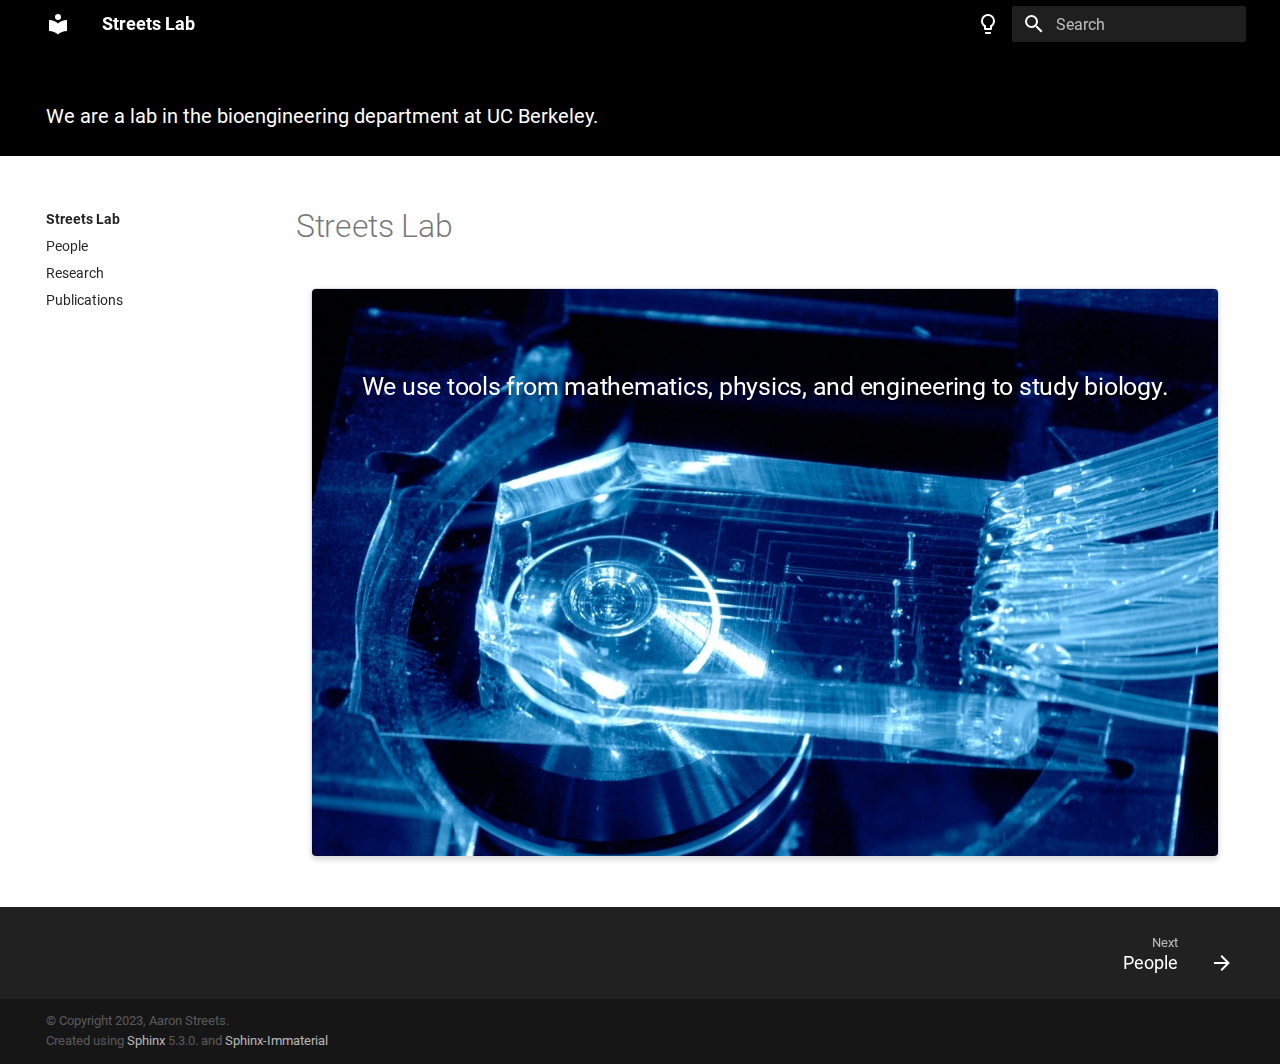
==== index.html @ e279251b "deploy: 0cc94cf2cd1e9bc256c2bdeb2011de22a11269f3" ====
<!doctype html>
<html lang="en" class="no-js">
  <head>
    
      <meta charset="utf-8">
      <meta name="viewport" content="width=device-width,initial-scale=1">
      
      
      
      <link rel="icon" href="">
    
    
      
        <title>Streets Lab</title>
      
    
    
      
        
        
      
      

    
    
    
      
        
        
        <style>:root{--md-text-font:"Roboto";--md-code-font:"Roboto Mono"}</style>
      
    
        <link rel="stylesheet" type="text/css" href="_static/google_fonts.css" />
        <link rel="stylesheet" type="text/css" href="_static/design-style.4045f2051d55cab465a707391d5b2007.min.css" />
        <link rel="stylesheet" type="text/css" href="_static/stylesheets/sphinx_immaterial_theme.7e770c658028b1997.min.css" />
        <link rel="stylesheet" type="text/css" href="https://cdnjs.cloudflare.com/ajax/libs/font-awesome/6.1.1/css/all.min.css" />
    <script>__md_scope=new URL(".",location),__md_hash=e=>[...e].reduce((e,_)=>(e<<5)-e+_.charCodeAt(0),0),__md_get=(e,_=localStorage,t=__md_scope)=>JSON.parse(_.getItem(t.pathname+"."+e)),__md_set=(e,_,t=localStorage,a=__md_scope)=>{try{t.setItem(a.pathname+"."+e,JSON.stringify(_))}catch(e){}}</script>
    
      

    
    
    
  </head>
  
  
    
    
      
    
    
    
    
    <body dir="ltr" data-md-color-scheme="default" data-md-color-primary="black" data-md-color-accent="">
  
    
    
      <script>var palette=__md_get("__palette");if(palette&&"object"==typeof palette.color)for(var key of Object.keys(palette.color))document.body.setAttribute("data-md-color-"+key,palette.color[key])</script>
    
    <input class="md-toggle" data-md-toggle="drawer" type="checkbox" id="__drawer" autocomplete="off">
    <input class="md-toggle" data-md-toggle="search" type="checkbox" id="__search" autocomplete="off">
    <label class="md-overlay" for="__drawer"></label>
    <div data-md-component="skip">
      
    </div>
    <div data-md-component="announce">
      
    </div>
    
    
      

<header class="md-header" data-md-component="header">
  <nav class="md-header__inner md-grid" aria-label="Header">
    <a href="#" title="Streets Lab" class="md-header__button md-logo" aria-label="Streets Lab" data-md-component="logo">
      
  
  <svg xmlns="http://www.w3.org/2000/svg" viewBox="0 0 24 24"><path d="M12 8a3 3 0 0 0 3-3 3 3 0 0 0-3-3 3 3 0 0 0-3 3 3 3 0 0 0 3 3m0 3.54C9.64 9.35 6.5 8 3 8v11c3.5 0 6.64 1.35 9 3.54 2.36-2.19 5.5-3.54 9-3.54V8c-3.5 0-6.64 1.35-9 3.54Z"/></svg>
    </a>
    <label class="md-header__button md-icon" for="__drawer">
      <svg xmlns="http://www.w3.org/2000/svg" viewBox="0 0 24 24"><path d="M3 6h18v2H3V6m0 5h18v2H3v-2m0 5h18v2H3v-2Z"/></svg>
    </label>
    <div class="md-header__title" data-md-component="header-title">
      <div class="md-header__ellipsis">
        <div class="md-header__topic">
          <span class="md-ellipsis">
            Streets Lab
          </span>
        </div>
        <div class="md-header__topic" data-md-component="header-topic">
          <span class="md-ellipsis">
            
              Streets Lab
            
          </span>
        </div>
      </div>
    </div>
    
      <form class="md-header__option" data-md-component="palette">
        
          
          
          <input class="md-option" data-md-color-media="(prefers-color-scheme: light)" data-md-color-scheme="default" data-md-color-primary="black" data-md-color-accent=""  aria-label="Switch to dark mode"  type="radio" name="__palette" id="__palette_1">
          
            <label class="md-header__button md-icon" title="Switch to dark mode" for="__palette_2" hidden>
              <svg xmlns="http://www.w3.org/2000/svg" viewBox="0 0 24 24"><path d="M12 2a7 7 0 0 1 7 7c0 2.38-1.19 4.47-3 5.74V17a1 1 0 0 1-1 1H9a1 1 0 0 1-1-1v-2.26C6.19 13.47 5 11.38 5 9a7 7 0 0 1 7-7M9 21v-1h6v1a1 1 0 0 1-1 1h-4a1 1 0 0 1-1-1m3-17a5 5 0 0 0-5 5c0 2.05 1.23 3.81 3 4.58V16h4v-2.42c1.77-.77 3-2.53 3-4.58a5 5 0 0 0-5-5Z"/></svg>
            </label>
          
        
          
          
          <input class="md-option" data-md-color-media="(prefers-color-scheme: dark)" data-md-color-scheme="slate" data-md-color-primary="black" data-md-color-accent=""  aria-label="Switch to light mode"  type="radio" name="__palette" id="__palette_2">
          
            <label class="md-header__button md-icon" title="Switch to light mode" for="__palette_1" hidden>
              <svg xmlns="http://www.w3.org/2000/svg" viewBox="0 0 24 24"><path d="M12 2a7 7 0 0 0-7 7c0 2.38 1.19 4.47 3 5.74V17a1 1 0 0 0 1 1h6a1 1 0 0 0 1-1v-2.26c1.81-1.27 3-3.36 3-5.74a7 7 0 0 0-7-7M9 21a1 1 0 0 0 1 1h4a1 1 0 0 0 1-1v-1H9v1Z"/></svg>
            </label>
          
        
      </form>
    
    
    
      <label class="md-header__button md-icon" for="__search">
        <svg xmlns="http://www.w3.org/2000/svg" viewBox="0 0 24 24"><path d="M9.5 3A6.5 6.5 0 0 1 16 9.5c0 1.61-.59 3.09-1.56 4.23l.27.27h.79l5 5-1.5 1.5-5-5v-.79l-.27-.27A6.516 6.516 0 0 1 9.5 16 6.5 6.5 0 0 1 3 9.5 6.5 6.5 0 0 1 9.5 3m0 2C7 5 5 7 5 9.5S7 14 9.5 14 14 12 14 9.5 12 5 9.5 5Z"/></svg>
      </label>
      <div class="md-search" data-md-component="search" role="dialog">
  <label class="md-search__overlay" for="__search"></label>
  <div class="md-search__inner" role="search">
    <form class="md-search__form" name="search">
      <input type="text" class="md-search__input" name="query" aria-label="Search" placeholder="Search" autocapitalize="off" autocorrect="off" autocomplete="off" spellcheck="false" data-md-component="search-query" required>
      <label class="md-search__icon md-icon" for="__search">
        <svg xmlns="http://www.w3.org/2000/svg" viewBox="0 0 24 24"><path d="M9.5 3A6.5 6.5 0 0 1 16 9.5c0 1.61-.59 3.09-1.56 4.23l.27.27h.79l5 5-1.5 1.5-5-5v-.79l-.27-.27A6.516 6.516 0 0 1 9.5 16 6.5 6.5 0 0 1 3 9.5 6.5 6.5 0 0 1 9.5 3m0 2C7 5 5 7 5 9.5S7 14 9.5 14 14 12 14 9.5 12 5 9.5 5Z"/></svg>
        <svg xmlns="http://www.w3.org/2000/svg" viewBox="0 0 24 24"><path d="M20 11v2H8l5.5 5.5-1.42 1.42L4.16 12l7.92-7.92L13.5 5.5 8 11h12Z"/></svg>
      </label>
      <nav class="md-search__options" aria-label="Search">
        
        <button type="reset" class="md-search__icon md-icon" title="Clear" aria-label="Clear" tabindex="-1">
          <svg xmlns="http://www.w3.org/2000/svg" viewBox="0 0 24 24"><path d="M19 6.41 17.59 5 12 10.59 6.41 5 5 6.41 10.59 12 5 17.59 6.41 19 12 13.41 17.59 19 19 17.59 13.41 12 19 6.41Z"/></svg>
        </button>
      </nav>
      
    </form>
    <div class="md-search__output">
      <div class="md-search__scrollwrap" data-md-scrollfix>
        <div class="md-search-result" data-md-component="search-result">
          <div class="md-search-result__meta">
            Initializing search
          </div>
          <ol class="md-search-result__list"></ol>
        </div>
      </div>
    </div>
  </div>
</div>
    
    
  </nav>
  
</header>
    
    <div class="md-container" data-md-component="container">
      
      

<div class="md-hero" data-md-component="hero">
  <div class="md-hero__inner md-grid">
    <p>We are a lab in the bioengineering department at UC Berkeley.</p>
  </div>
</div>

      
      
        
          
        
      
      <main class="md-main" data-md-component="main">
        <div class="md-main__inner md-grid">
          
            
              
                
              
              <div class="md-sidebar md-sidebar--primary" data-md-component="sidebar" data-md-type="navigation" >
                <div class="md-sidebar__scrollwrap">
                  <div class="md-sidebar__inner">
                    


<nav class="md-nav md-nav--primary" aria-label="Navigation" data-md-level="0">
  <label class="md-nav__title" for="__drawer">
    <a href="#" title="Streets Lab" class="md-nav__button md-logo" aria-label="Streets Lab" data-md-component="logo">
      
  
  <svg xmlns="http://www.w3.org/2000/svg" viewBox="0 0 24 24"><path d="M12 8a3 3 0 0 0 3-3 3 3 0 0 0-3-3 3 3 0 0 0-3 3 3 3 0 0 0 3 3m0 3.54C9.64 9.35 6.5 8 3 8v11c3.5 0 6.64 1.35 9 3.54 2.36-2.19 5.5-3.54 9-3.54V8c-3.5 0-6.64 1.35-9 3.54Z"/></svg>
    </a>
    Streets Lab
  </label>
  
  <ul class="md-nav__list" data-md-scrollfix>
    
      
      
      

  
  
  
  
    <li class="md-nav__item">
      <a href="people/" class="md-nav__link">
        <span class="md-ellipsis">People</span>
      </a>
    </li>
  

    
      
      
      

  
  
  
  
    <li class="md-nav__item">
      <a href="research/" class="md-nav__link">
        <span class="md-ellipsis">Research</span>
      </a>
    </li>
  

    
      
      
      

  
  
  
  
    <li class="md-nav__item">
      <a href="publications/" class="md-nav__link">
        <span class="md-ellipsis">Publications</span>
      </a>
    </li>
  

    
  </ul>
</nav>
                  </div>
                </div>
              </div>
            
            
              
                
              
              <div class="md-sidebar md-sidebar--secondary" data-md-component="sidebar" data-md-type="toc" hidden>
                <div class="md-sidebar__scrollwrap">
                  <div class="md-sidebar__inner">
                    

<nav class="md-nav md-nav--secondary">
  
  
  
</nav>
                  </div>
                </div>
              </div>
            
          
          
            <div class="md-content" data-md-component="content">
              <article class="md-content__inner md-typeset" role="main">
                  


<h1 id="streets-lab">Streets Lab<a class="headerlink" href="#streets-lab" title="Permalink to this heading">¶</a></h1>
<div class="sd-container-fluid sd-sphinx-override sd-mb-4 docutils">
<div class="sd-row sd-row-cols-1 sd-row-cols-xs-1 sd-row-cols-sm-1 sd-row-cols-md-1 sd-row-cols-lg-1 docutils">
<div class="sd-col sd-d-flex-column docutils">
<div class="sd-card sd-sphinx-override sd-mb-3 sd-shadow-sm sd-text-center sd-text-white docutils">
<img alt="background image" class="sd-card-img" src="_images/chip.jpg" />
<div class="sd-card-img-overlay docutils">
<div class="sd-card-body docutils">
<h2><b>We use tools from mathematics, physics, and engineering to study biology.</b></h2>
</div>
</div>
</div>
</div>
<div class="toctree-wrapper compound">
</div>
</div>
</div>




  



                
              </article>
            </div>
          
          
  <script>var tabs=__md_get("__tabs");if(Array.isArray(tabs))e:for(var set of document.querySelectorAll(".tabbed-set")){var tab,labels=set.querySelector(".tabbed-labels");for(tab of tabs)for(var label of labels.getElementsByTagName("label"))if(label.innerText.trim()===tab){var input=document.getElementById(label.htmlFor);input.checked=!0;continue e}}</script>

        </div>
        
          <a href="#" class="md-top md-icon" data-md-component="top" hidden>
            <svg xmlns="http://www.w3.org/2000/svg" viewBox="0 0 24 24"><path d="M13 20h-2V8l-5.5 5.5-1.42-1.42L12 4.16l7.92 7.92-1.42 1.42L13 8v12Z"/></svg>
            Back to top
          </a>
        
      </main>
      
        <footer class="md-footer">
  
    
      
    
    <nav class="md-footer__inner md-grid" aria-label="Footer" >
      
      
        
        <a href="people/" class="md-footer__link md-footer__link--next" aria-label="Next: People" rel="next">
          <div class="md-footer__title">
            <div class="md-ellipsis">
              <span class="md-footer__direction">
                Next
              </span>
              People
            </div>
          </div>
          <div class="md-footer__button md-icon">
            <svg xmlns="http://www.w3.org/2000/svg" viewBox="0 0 24 24"><path d="M4 11v2h12l-5.5 5.5 1.42 1.42L19.84 12l-7.92-7.92L10.5 5.5 16 11H4Z"/></svg>
          </div>
        </a>
      
    </nav>
  
  
  
  <div class="md-footer-meta md-typeset">
    
    <div class="md-footer-meta__inner md-grid">
      <div class="md-copyright">
  
    <div class="md-footer-copyright__highlight">
        &#169; Copyright 2023, Aaron Streets.
        
    </div>
  
    Created using
    <a href="https://www.sphinx-doc.org/" target="_blank" rel="noopener">Sphinx</a>
    5.3.0.
     and
    <a href="https://github.com/jbms/sphinx-immaterial/" target="_blank" rel="noopener">Sphinx-Immaterial</a>
  
</div>
      
    </div>
    
  </div>
</footer>
      
    </div>
    <div class="md-dialog" data-md-component="dialog">
      <div class="md-dialog__inner md-typeset"></div>
    </div>
    
    <script id="__config" type="application/json">{"base": ".", "features": ["navigation.expand", "navigation.sections", "navigation.top", "toc.follow", "toc.sticky", "content.tabs.link"], "translations": {"clipboard.copied": "Copied to clipboard", "clipboard.copy": "Copy to clipboard", "search.config.lang": "en", "search.config.pipeline": "trimmer, stopWordFilter", "search.config.separator": "[\\s\\-]+", "search.placeholder": "Search", "search.result.more.one": "1 more on this page", "search.result.more.other": "# more on this page", "search.result.none": "No matching documents", "search.result.one": "1 matching document", "search.result.other": "# matching documents", "search.result.placeholder": "Type to start searching", "search.result.term.missing": "Missing", "select.version.title": "Select version"}}</script>
    
    
      <script src="_static/javascripts/bundle.444abb77.min.js"></script>
        <script src="_static/sphinx_highlight.js"></script>
        <script src="_static/design-tabs.js"></script>
    
  </body>
</html>
---- _static/google_fonts.css ----
@font-face {font-family: 'Roboto';font-style: normal;font-weight: 300;src: url(fonts/8c49ed8b472d38d3985ec9bbbccea601.ttf) format('truetype');}@font-face {font-family: 'Roboto';font-style: normal;font-weight: 300;src: url(fonts/435e4b7f9f250d9d9243d4754799fc96.woff2) format('woff2');unicode-range: U+0460-052F, U+1C80-1C88, U+20B4, U+2DE0-2DFF, U+A640-A69F, U+FE2E-FE2F;}@font-face {font-family: 'Roboto';font-style: normal;font-weight: 300;src: url(fonts/47aa3bfad6cb9e2d63abdd58f4e6ce4f.woff2) format('woff2');unicode-range: U+0301, U+0400-045F, U+0490-0491, U+04B0-04B1, U+2116;}@font-face {font-family: 'Roboto';font-style: normal;font-weight: 300;src: url(fonts/20dc200cc43ab904876fb0c1697ebe39.woff2) format('woff2');unicode-range: U+1F00-1FFF;}@font-face {font-family: 'Roboto';font-style: normal;font-weight: 300;src: url(fonts/455c2c1af0a2bf20047a1864d7d7c174.woff2) format('woff2');unicode-range: U+0370-03FF;}@font-face {font-family: 'Roboto';font-style: normal;font-weight: 300;src: url(fonts/51f3f41805329fb8341beb56ded833ea.woff2) format('woff2');unicode-range: U+0102-0103, U+0110-0111, U+0128-0129, U+0168-0169, U+01A0-01A1, U+01AF-01B0, U+1EA0-1EF9, U+20AB;}@font-face {font-family: 'Roboto';font-style: normal;font-weight: 300;src: url(fonts/b076e86301cbee8c5c9aef51863a9c0a.woff2) format('woff2');unicode-range: U+0100-024F, U+0259, U+1E00-1EFF, U+2020, U+20A0-20AB, U+20AD-20CF, U+2113, U+2C60-2C7F, U+A720-A7FF;}@font-face {font-family: 'Roboto';font-style: normal;font-weight: 300;src: url(fonts/f75911313e1c7802c23345ab57e754d8.woff2) format('woff2');unicode-range: U+0000-00FF, U+0131, U+0152-0153, U+02BB-02BC, U+02C6, U+02DA, U+02DC, U+2000-206F, U+2074, U+20AC, U+2122, U+2191, U+2193, U+2212, U+2215, U+FEFF, U+FFFD;}@font-face {font-family: 'Roboto';font-style: italic;font-weight: 300;src: url(fonts/28e6b81b1bc1964707edd4179e4268f5.ttf) format('truetype');}@font-face {font-family: 'Roboto';font-style: italic;font-weight: 300;src: url(fonts/e704ef18719c08839bc99a32437ef0f8.woff2) format('woff2');unicode-range: U+0460-052F, U+1C80-1C88, U+20B4, U+2DE0-2DFF, U+A640-A69F, U+FE2E-FE2F;}@font-face {font-family: 'Roboto';font-style: italic;font-weight: 300;src: url(fonts/76945c7494c20515bb45d1dedab8f706.woff2) format('woff2');unicode-range: U+0301, U+0400-045F, U+0490-0491, U+04B0-04B1, U+2116;}@font-face {font-family: 'Roboto';font-style: italic;font-weight: 300;src: url(fonts/b5b4146d87e5d22d0a4e0d04f3ee5626.woff2) format('woff2');unicode-range: U+1F00-1FFF;}@font-face {font-family: 'Roboto';font-style: italic;font-weight: 300;src: url(fonts/21953b998bab09c1f60c599caee56378.woff2) format('woff2');unicode-range: U+0370-03FF;}@font-face {font-family: 'Roboto';font-style: italic;font-weight: 300;src: url(fonts/e33716333704ab19fdf9989e072ad49a.woff2) format('woff2');unicode-range: U+0102-0103, U+0110-0111, U+0128-0129, U+0168-0169, U+01A0-01A1, U+01AF-01B0, U+1EA0-1EF9, U+20AB;}@font-face {font-family: 'Roboto';font-style: italic;font-weight: 300;src: url(fonts/f53f3b5a15d717b6d21d7885285e90ed.woff2) format('woff2');unicode-range: U+0100-024F, U+0259, U+1E00-1EFF, U+2020, U+20A0-20AB, U+20AD-20CF, U+2113, U+2C60-2C7F, U+A720-A7FF;}@font-face {font-family: 'Roboto';font-style: italic;font-weight: 300;src: url(fonts/bb8007225d94a099cddbade7ea904667.woff2) format('woff2');unicode-range: U+0000-00FF, U+0131, U+0152-0153, U+02BB-02BC, U+02C6, U+02DA, U+02DC, U+2000-206F, U+2074, U+20AC, U+2122, U+2191, U+2193, U+2212, U+2215, U+FEFF, U+FFFD;}@font-face {font-family: 'Roboto';font-style: normal;font-weight: 400;src: url(fonts/3254c528e2ab56454a9f22191035c5fe.ttf) format('truetype');}@font-face {font-family: 'Roboto';font-style: normal;font-weight: 400;src: url(fonts/b7ef2cd1159a8cbfd271ff2abe07f237.woff2) format('woff2');unicode-range: U+0460-052F, U+1C80-1C88, U+20B4, U+2DE0-2DFF, U+A640-A69F, U+FE2E-FE2F;}@font-face {font-family: 'Roboto';font-style: normal;font-weight: 400;src: url(fonts/495d38d4b9741e8aa4204002414069e2.woff2) format('woff2');unicode-range: U+0301, U+0400-045F, U+0490-0491, U+04B0-04B1, U+2116;}@font-face {font-family: 'Roboto';font-style: normal;font-weight: 400;src: url(fonts/d368cf5bed7856dbafa2af36b51acb9c.woff2) format('woff2');unicode-range: U+1F00-1FFF;}@font-face {font-family: 'Roboto';font-style: normal;font-weight: 400;src: url(fonts/daf51ab540602b2d0b87646621637bac.woff2) format('woff2');unicode-range: U+0370-03FF;}@font-face {font-family: 'Roboto';font-style: normal;font-weight: 400;src: url(fonts/77b24796a3d4ab521f66765651875338.woff2) format('woff2');unicode-range: U+0102-0103, U+0110-0111, U+0128-0129, U+0168-0169, U+01A0-01A1, U+01AF-01B0, U+1EA0-1EF9, U+20AB;}@font-face {font-family: 'Roboto';font-style: normal;font-weight: 400;src: url(fonts/3c23eb02de6b34e30f18cfb7167abd81.woff2) format('woff2');unicode-range: U+0100-024F, U+0259, U+1E00-1EFF, U+2020, U+20A0-20AB, U+20AD-20CF, U+2113, U+2C60-2C7F, U+A720-A7FF;}@font-face {font-family: 'Roboto';font-style: normal;font-weight: 400;src: url(fonts/f6734f8177112c0839b961f96d813fcb.woff2) format('woff2');unicode-range: U+0000-00FF, U+0131, U+0152-0153, U+02BB-02BC, U+02C6, U+02DA, U+02DC, U+2000-206F, U+2074, U+20AC, U+2122, U+2191, U+2193, U+2212, U+2215, U+FEFF, U+FFFD;}@font-face {font-family: 'Roboto';font-style: italic;font-weight: 400;src: url(fonts/0e326670106c8eb6a11a8c30734ecfc8.ttf) format('truetype');}@font-face {font-family: 'Roboto';font-style: italic;font-weight: 400;src: url(fonts/a6caf7b9888eb0c382948c1ca5e8bebb.woff2) format('woff2');unicode-range: U+0460-052F, U+1C80-1C88, U+20B4, U+2DE0-2DFF, U+A640-A69F, U+FE2E-FE2F;}@font-face {font-family: 'Roboto';font-style: italic;font-weight: 400;src: url(fonts/a6933e678530b263486fa7b185a449ca.woff2) format('woff2');unicode-range: U+0301, U+0400-045F, U+0490-0491, U+04B0-04B1, U+2116;}@font-face {font-family: 'Roboto';font-style: italic;font-weight: 400;src: url(fonts/144860ed1e48e186f08997e6388a9c3f.woff2) format('woff2');unicode-range: U+1F00-1FFF;}@font-face {font-family: 'Roboto';font-style: italic;font-weight: 400;src: url(fonts/2ea7a97b7c976b121112a088eb398561.woff2) format('woff2');unicode-range: U+0370-03FF;}@font-face {font-family: 'Roboto';font-style: italic;font-weight: 400;src: url(fonts/0b68e8634c96265eb32a0c769416b5b0.woff2) format('woff2');unicode-range: U+0102-0103, U+0110-0111, U+0128-0129, U+0168-0169, U+01A0-01A1, U+01AF-01B0, U+1EA0-1EF9, U+20AB;}@font-face {font-family: 'Roboto';font-style: italic;font-weight: 400;src: url(fonts/9582ced8a675bf267cc7ac392a86413e.woff2) format('woff2');unicode-range: U+0100-024F, U+0259, U+1E00-1EFF, U+2020, U+20A0-20AB, U+20AD-20CF, U+2113, U+2C60-2C7F, U+A720-A7FF;}@font-face {font-family: 'Roboto';font-style: italic;font-weight: 400;src: url(fonts/db0424fb67fb52e7e538490240cc7fb9.woff2) format('woff2');unicode-range: U+0000-00FF, U+0131, U+0152-0153, U+02BB-02BC, U+02C6, U+02DA, U+02DC, U+2000-206F, U+2074, U+20AC, U+2122, U+2191, U+2193, U+2212, U+2215, U+FEFF, U+FFFD;}@font-face {font-family: 'Roboto';font-style: normal;font-weight: 700;src: url(fonts/ac848474638236e67a64bc654fb18de0.ttf) format('truetype');}@font-face {font-family: 'Roboto';font-style: normal;font-weight: 700;src: url(fonts/3c505383d37d2078648e37868bbd1fad.woff2) format('woff2');unicode-range: U+0460-052F, U+1C80-1C88, U+20B4, U+2DE0-2DFF, U+A640-A69F, U+FE2E-FE2F;}@font-face {font-family: 'Roboto';font-style: normal;font-weight: 700;src: url(fonts/6a84eeee6a25e7c9a8a03191007a6720.woff2) format('woff2');unicode-range: U+0301, U+0400-045F, U+0490-0491, U+04B0-04B1, U+2116;}@font-face {font-family: 'Roboto';font-style: normal;font-weight: 700;src: url(fonts/5b6377da4c959db6d4b22738a27f1bee.woff2) format('woff2');unicode-range: U+1F00-1FFF;}@font-face {font-family: 'Roboto';font-style: normal;font-weight: 700;src: url(fonts/1c9cc76fd52238330f0aabac35acd2ca.woff2) format('woff2');unicode-range: U+0370-03FF;}@font-face {font-family: 'Roboto';font-style: normal;font-weight: 700;src: url(fonts/4ec57f2a80b91090971b83970230ca09.woff2) format('woff2');unicode-range: U+0102-0103, U+0110-0111, U+0128-0129, U+0168-0169, U+01A0-01A1, U+01AF-01B0, U+1EA0-1EF9, U+20AB;}@font-face {font-family: 'Roboto';font-style: normal;font-weight: 700;src: url(fonts/fc66f942651a9fe1a598770d3d896529.woff2) format('woff2');unicode-range: U+0100-024F, U+0259, U+1E00-1EFF, U+2020, U+20A0-20AB, U+20AD-20CF, U+2113, U+2C60-2C7F, U+A720-A7FF;}@font-face {font-family: 'Roboto';font-style: normal;font-weight: 700;src: url(fonts/f5aebdfea35d1e7656ef4acc5db1f243.woff2) format('woff2');unicode-range: U+0000-00FF, U+0131, U+0152-0153, U+02BB-02BC, U+02C6, U+02DA, U+02DC, U+2000-206F, U+2074, U+20AC, U+2122, U+2191, U+2193, U+2212, U+2215, U+FEFF, U+FFFD;}@font-face {font-family: 'Roboto';font-style: italic;font-weight: 700;src: url(fonts/8aa562790559d61dd5178a88a296d70f.ttf) format('truetype');}@font-face {font-family: 'Roboto';font-style: italic;font-weight: 700;src: url(fonts/ccdebed88064e470c15f37c432922e57.woff2) format('woff2');unicode-range: U+0460-052F, U+1C80-1C88, U+20B4, U+2DE0-2DFF, U+A640-A69F, U+FE2E-FE2F;}@font-face {font-family: 'Roboto';font-style: italic;font-weight: 700;src: url(fonts/c8a9fd4eab4e83382cc66fde70911b41.woff2) format('woff2');unicode-range: U+0301, U+0400-045F, U+0490-0491, U+04B0-04B1, U+2116;}@font-face {font-family: 'Roboto';font-style: italic;font-weight: 700;src: url(fonts/5d7ff31ac7bf945e8d61878f8a941239.woff2) format('woff2');unicode-range: U+1F00-1FFF;}@font-face {font-family: 'Roboto';font-style: italic;font-weight: 700;src: url(fonts/2a8c422bef4a7099e99dbf0e61ed5e49.woff2) format('woff2');unicode-range: U+0370-03FF;}@font-face {font-family: 'Roboto';font-style: italic;font-weight: 700;src: url(fonts/bdbb6b52604c2451fdcba9cdfd44f4e1.woff2) format('woff2');unicode-range: U+0102-0103, U+0110-0111, U+0128-0129, U+0168-0169, U+01A0-01A1, U+01AF-01B0, U+1EA0-1EF9, U+20AB;}@font-face {font-family: 'Roboto';font-style: italic;font-weight: 700;src: url(fonts/acaac043ca238f0e56e61864456777fa.woff2) format('woff2');unicode-range: U+0100-024F, U+0259, U+1E00-1EFF, U+2020, U+20A0-20AB, U+20AD-20CF, U+2113, U+2C60-2C7F, U+A720-A7FF;}@font-face {font-family: 'Roboto';font-style: italic;font-weight: 700;src: url(fonts/6be97ca17228a69c406231d89c003194.woff2) format('woff2');unicode-range: U+0000-00FF, U+0131, U+0152-0153, U+02BB-02BC, U+02C6, U+02DA, U+02DC, U+2000-206F, U+2074, U+20AC, U+2122, U+2191, U+2193, U+2212, U+2215, U+FEFF, U+FFFD;}@font-face {font-family: 'Roboto Mono';font-style: normal;font-weight: 300;src: url(fonts/61ec43c10580a450c2e07d1e30dfc789.ttf) format('truetype');}@font-face {font-family: 'Roboto Mono';font-style: normal;font-weight: 300;src: url(fonts/172e5271813af181d39c37e203a5bc0d.woff2) format('woff2');unicode-range: U+0460-052F, U+1C80-1C88, U+20B4, U+2DE0-2DFF, U+A640-A69F, U+FE2E-FE2F;}@font-face {font-family: 'Roboto Mono';font-style: normal;font-weight: 300;src: url(fonts/b38eddb9c17441d7ab525d02cd26d636.woff2) format('woff2');unicode-range: U+0301, U+0400-045F, U+0490-0491, U+04B0-04B1, U+2116;}@font-face {font-family: 'Roboto Mono';font-style: normal;font-weight: 300;src: url(fonts/3eda37ac03f31d961f8e70cde4304de3.woff2) format('woff2');unicode-range: U+0370-03FF;}@font-face {font-family: 'Roboto Mono';font-style: normal;font-weight: 300;src: url(fonts/bd7de91e007298f6a5ed797946e7a71a.woff2) format('woff2');unicode-range: U+0102-0103, U+0110-0111, U+0128-0129, U+0168-0169, U+01A0-01A1, U+01AF-01B0, U+1EA0-1EF9, U+20AB;}@font-face {font-family: 'Roboto Mono';font-style: normal;font-weight: 300;src: url(fonts/46a8339fd4a7d134161ebd355a7883b9.woff2) format('woff2');unicode-range: U+0100-024F, U+0259, U+1E00-1EFF, U+2020, U+20A0-20AB, U+20AD-20CF, U+2113, U+2C60-2C7F, U+A720-A7FF;}@font-face {font-family: 'Roboto Mono';font-style: normal;font-weight: 300;src: url(fonts/8eb1d9e13869b563c46fb8530492b568.woff2) format('woff2');unicode-range: U+0000-00FF, U+0131, U+0152-0153, U+02BB-02BC, U+02C6, U+02DA, U+02DC, U+2000-206F, U+2074, U+20AC, U+2122, U+2191, U+2193, U+2212, U+2215, U+FEFF, U+FFFD;}@font-face {font-family: 'Roboto Mono';font-style: italic;font-weight: 300;src: url(fonts/8e341974306d14ed343e2fbff9a53f42.ttf) format('truetype');}@font-face {font-family: 'Roboto Mono';font-style: italic;font-weight: 300;src: url(fonts/985183374c063ebff121355e53a40d42.woff2) format('woff2');unicode-range: U+0460-052F, U+1C80-1C88, U+20B4, U+2DE0-2DFF, U+A640-A69F, U+FE2E-FE2F;}@font-face {font-family: 'Roboto Mono';font-style: italic;font-weight: 300;src: url(fonts/807749a67ac33dbc70e748da86557cc3.woff2) format('woff2');unicode-range: U+0301, U+0400-045F, U+0490-0491, U+04B0-04B1, U+2116;}@font-face {font-family: 'Roboto Mono';font-style: italic;font-weight: 300;src: url(fonts/074b8d567b2ae725c8bff34c5e4c8371.woff2) format('woff2');unicode-range: U+0370-03FF;}@font-face {font-family: 'Roboto Mono';font-style: italic;font-weight: 300;src: url(fonts/1dc728be60f6ad936a2ba35272b7352f.woff2) format('woff2');unicode-range: U+0102-0103, U+0110-0111, U+0128-0129, U+0168-0169, U+01A0-01A1, U+01AF-01B0, U+1EA0-1EF9, U+20AB;}@font-face {font-family: 'Roboto Mono';font-style: italic;font-weight: 300;src: url(fonts/7e9aa420cbd963169c49f201864bfba9.woff2) format('woff2');unicode-range: U+0100-024F, U+0259, U+1E00-1EFF, U+2020, U+20A0-20AB, U+20AD-20CF, U+2113, U+2C60-2C7F, U+A720-A7FF;}@font-face {font-family: 'Roboto Mono';font-style: italic;font-weight: 300;src: url(fonts/35f9fdda2c2743f6627be0564228acc6.woff2) format('woff2');unicode-range: U+0000-00FF, U+0131, U+0152-0153, U+02BB-02BC, U+02C6, U+02DA, U+02DC, U+2000-206F, U+2074, U+20AC, U+2122, U+2191, U+2193, U+2212, U+2215, U+FEFF, U+FFFD;}@font-face {font-family: 'Roboto Mono';font-style: normal;font-weight: 400;src: url(fonts/d1a250a2ded3d0163ab48631002a17a6.ttf) format('truetype');}@font-face {font-family: 'Roboto Mono';font-style: normal;font-weight: 400;src: url(fonts/eef02d41c7e52c675639d96780027e20.woff2) format('woff2');unicode-range: U+0460-052F, U+1C80-1C88, U+20B4, U+2DE0-2DFF, U+A640-A69F, U+FE2E-FE2F;}@font-face {font-family: 'Roboto Mono';font-style: normal;font-weight: 400;src: url(fonts/8c367f2f5106c68d2d048b57ce68e1e9.woff2) format('woff2');unicode-range: U+0301, U+0400-045F, U+0490-0491, U+04B0-04B1, U+2116;}@font-face {font-family: 'Roboto Mono';font-style: normal;font-weight: 400;src: url(fonts/53a8927b56f2d37222e0bd3eda259e3a.woff2) format('woff2');unicode-range: U+0370-03FF;}@font-face {font-family: 'Roboto Mono';font-style: normal;font-weight: 400;src: url(fonts/68317d8e2894afc1db19d983b668a4a8.woff2) format('woff2');unicode-range: U+0102-0103, U+0110-0111, U+0128-0129, U+0168-0169, U+01A0-01A1, U+01AF-01B0, U+1EA0-1EF9, U+20AB;}@font-face {font-family: 'Roboto Mono';font-style: normal;font-weight: 400;src: url(fonts/820adbd147a74a804a99d175490b0374.woff2) format('woff2');unicode-range: U+0100-024F, U+0259, U+1E00-1EFF, U+2020, U+20A0-20AB, U+20AD-20CF, U+2113, U+2C60-2C7F, U+A720-A7FF;}@font-face {font-family: 'Roboto Mono';font-style: normal;font-weight: 400;src: url(fonts/7295944e0067d71c5d5276d397dc0299.woff2) format('woff2');unicode-range: U+0000-00FF, U+0131, U+0152-0153, U+02BB-02BC, U+02C6, U+02DA, U+02DC, U+2000-206F, U+2074, U+20AC, U+2122, U+2191, U+2193, U+2212, U+2215, U+FEFF, U+FFFD;}@font-face {font-family: 'Roboto Mono';font-style: italic;font-weight: 400;src: url(fonts/86e5fc32c3fabb4c8b5f8c93e59ee11a.ttf) format('truetype');}@font-face {font-family: 'Roboto Mono';font-style: italic;font-weight: 400;src: url(fonts/5e2b95768145c83761b81c69bb4a94fe.woff2) format('woff2');unicode-range: U+0460-052F, U+1C80-1C88, U+20B4, U+2DE0-2DFF, U+A640-A69F, U+FE2E-FE2F;}@font-face {font-family: 'Roboto Mono';font-style: italic;font-weight: 400;src: url(fonts/b78043f9749bd20519ab058c7406bc72.woff2) format('woff2');unicode-range: U+0301, U+0400-045F, U+0490-0491, U+04B0-04B1, U+2116;}@font-face {font-family: 'Roboto Mono';font-style: italic;font-weight: 400;src: url(fonts/c878a16e7378b5a68d0ad016d662e8ef.woff2) format('woff2');unicode-range: U+0370-03FF;}@font-face {font-family: 'Roboto Mono';font-style: italic;font-weight: 400;src: url(fonts/f36dc896fb09865be4d6c43d45e7a572.woff2) format('woff2');unicode-range: U+0102-0103, U+0110-0111, U+0128-0129, U+0168-0169, U+01A0-01A1, U+01AF-01B0, U+1EA0-1EF9, U+20AB;}@font-face {font-family: 'Roboto Mono';font-style: italic;font-weight: 400;src: url(fonts/5eb0af7f87e9cc7ffa6095b8fa4f3032.woff2) format('woff2');unicode-range: U+0100-024F, U+0259, U+1E00-1EFF, U+2020, U+20A0-20AB, U+20AD-20CF, U+2113, U+2C60-2C7F, U+A720-A7FF;}@font-face {font-family: 'Roboto Mono';font-style: italic;font-weight: 400;src: url(fonts/9ae137cbb18380bf07577a1605561fd7.woff2) format('woff2');unicode-range: U+0000-00FF, U+0131, U+0152-0153, U+02BB-02BC, U+02C6, U+02DA, U+02DC, U+2000-206F, U+2074, U+20AC, U+2122, U+2191, U+2193, U+2212, U+2215, U+FEFF, U+FFFD;}@font-face {font-family: 'Roboto Mono';font-style: normal;font-weight: 700;src: url(fonts/b8dffd9c927991099ca922d84978218b.ttf) format('truetype');}@font-face {font-family: 'Roboto Mono';font-style: normal;font-weight: 700;src: url(fonts/13f5327686829f02f7ea9758225a4f22.woff2) format('woff2');unicode-range: U+0460-052F, U+1C80-1C88, U+20B4, U+2DE0-2DFF, U+A640-A69F, U+FE2E-FE2F;}@font-face {font-family: 'Roboto Mono';font-style: normal;font-weight: 700;src: url(fonts/b3a1fba350d44a3c770d0b76d6a16b88.woff2) format('woff2');unicode-range: U+0301, U+0400-045F, U+0490-0491, U+04B0-04B1, U+2116;}@font-face {font-family: 'Roboto Mono';font-style: normal;font-weight: 700;src: url(fonts/a2069ecff1eda32bfd661305e2f36d7b.woff2) format('woff2');unicode-range: U+0370-03FF;}@font-face {font-family: 'Roboto Mono';font-style: normal;font-weight: 700;src: url(fonts/20335b011def98633d5c0107527e39a2.woff2) format('woff2');unicode-range: U+0102-0103, U+0110-0111, U+0128-0129, U+0168-0169, U+01A0-01A1, U+01AF-01B0, U+1EA0-1EF9, U+20AB;}@font-face {font-family: 'Roboto Mono';font-style: normal;font-weight: 700;src: url(fonts/b61eb8a57b2ec5fb29944f8ce1c97cf9.woff2) format('woff2');unicode-range: U+0100-024F, U+0259, U+1E00-1EFF, U+2020, U+20A0-20AB, U+20AD-20CF, U+2113, U+2C60-2C7F, U+A720-A7FF;}@font-face {font-family: 'Roboto Mono';font-style: normal;font-weight: 700;src: url(fonts/def9893cb6c0eab16839ccdbf0d87589.woff2) format('woff2');unicode-range: U+0000-00FF, U+0131, U+0152-0153, U+02BB-02BC, U+02C6, U+02DA, U+02DC, U+2000-206F, U+2074, U+20AC, U+2122, U+2191, U+2193, U+2212, U+2215, U+FEFF, U+FFFD;}@font-face {font-family: 'Roboto Mono';font-style: italic;font-weight: 700;src: url(fonts/0cd743c8229783bfeeca8424b7955c85.ttf) format('truetype');}@font-face {font-family: 'Roboto Mono';font-style: italic;font-weight: 700;src: url(fonts/aa89e6e8885dcae234760c48811bf7f2.woff2) format('woff2');unicode-range: U+0460-052F, U+1C80-1C88, U+20B4, U+2DE0-2DFF, U+A640-A69F, U+FE2E-FE2F;}@font-face {font-family: 'Roboto Mono';font-style: italic;font-weight: 700;src: url(fonts/f9b1975bd46da26587c66284279a699e.woff2) format('woff2');unicode-range: U+0301, U+0400-045F, U+0490-0491, U+04B0-04B1, U+2116;}@font-face {font-family: 'Roboto Mono';font-style: italic;font-weight: 700;src: url(fonts/38c91fb22b5222a3cb655eefa76aa580.woff2) format('woff2');unicode-range: U+0370-03FF;}@font-face {font-family: 'Roboto Mono';font-style: italic;font-weight: 700;src: url(fonts/de9e9de8ec65e749746ae68352b9b40e.woff2) format('woff2');unicode-range: U+0102-0103, U+0110-0111, U+0128-0129, U+0168-0169, U+01A0-01A1, U+01AF-01B0, U+1EA0-1EF9, U+20AB;}@font-face {font-family: 'Roboto Mono';font-style: italic;font-weight: 700;src: url(fonts/0df1db459ed5bbbe7b8422b14ec3dc5a.woff2) format('woff2');unicode-range: U+0100-024F, U+0259, U+1E00-1EFF, U+2020, U+20A0-20AB, U+20AD-20CF, U+2113, U+2C60-2C7F, U+A720-A7FF;}@font-face {font-family: 'Roboto Mono';font-style: italic;font-weight: 700;src: url(fonts/77bd570cc68791d9e1fbb95e2034bf8a.woff2) format('woff2');unicode-range: U+0000-00FF, U+0131, U+0152-0153, U+02BB-02BC, U+02C6, U+02DA, U+02DC, U+2000-206F, U+2074, U+20AC, U+2122, U+2191, U+2193, U+2212, U+2215, U+FEFF, U+FFFD;}
---- _static/design-style.4045f2051d55cab465a707391d5b2007.min.css ----
.sd-bg-primary{background-color:var(--sd-color-primary) !important}.sd-bg-text-primary{color:var(--sd-color-primary-text) !important}button.sd-bg-primary:focus,button.sd-bg-primary:hover{background-color:var(--sd-color-primary-highlight) !important}a.sd-bg-primary:focus,a.sd-bg-primary:hover{background-color:var(--sd-color-primary-highlight) !important}.sd-bg-secondary{background-color:var(--sd-color-secondary) !important}.sd-bg-text-secondary{color:var(--sd-color-secondary-text) !important}button.sd-bg-secondary:focus,button.sd-bg-secondary:hover{background-color:var(--sd-color-secondary-highlight) !important}a.sd-bg-secondary:focus,a.sd-bg-secondary:hover{background-color:var(--sd-color-secondary-highlight) !important}.sd-bg-success{background-color:var(--sd-color-success) !important}.sd-bg-text-success{color:var(--sd-color-success-text) !important}button.sd-bg-success:focus,button.sd-bg-success:hover{background-color:var(--sd-color-success-highlight) !important}a.sd-bg-success:focus,a.sd-bg-success:hover{background-color:var(--sd-color-success-highlight) !important}.sd-bg-info{background-color:var(--sd-color-info) !important}.sd-bg-text-info{color:var(--sd-color-info-text) !important}button.sd-bg-info:focus,button.sd-bg-info:hover{background-color:var(--sd-color-info-highlight) !important}a.sd-bg-info:focus,a.sd-bg-info:hover{background-color:var(--sd-color-info-highlight) !important}.sd-bg-warning{background-color:var(--sd-color-warning) !important}.sd-bg-text-warning{color:var(--sd-color-warning-text) !important}button.sd-bg-warning:focus,button.sd-bg-warning:hover{background-color:var(--sd-color-warning-highlight) !important}a.sd-bg-warning:focus,a.sd-bg-warning:hover{background-color:var(--sd-color-warning-highlight) !important}.sd-bg-danger{background-color:var(--sd-color-danger) !important}.sd-bg-text-danger{color:var(--sd-color-danger-text) !important}button.sd-bg-danger:focus,button.sd-bg-danger:hover{background-color:var(--sd-color-danger-highlight) !important}a.sd-bg-danger:focus,a.sd-bg-danger:hover{background-color:var(--sd-color-danger-highlight) !important}.sd-bg-light{background-color:var(--sd-color-light) !important}.sd-bg-text-light{color:var(--sd-color-light-text) !important}button.sd-bg-light:focus,button.sd-bg-light:hover{background-color:var(--sd-color-light-highlight) !important}a.sd-bg-light:focus,a.sd-bg-light:hover{background-color:var(--sd-color-light-highlight) !important}.sd-bg-muted{background-color:var(--sd-color-muted) !important}.sd-bg-text-muted{color:var(--sd-color-muted-text) !important}button.sd-bg-muted:focus,button.sd-bg-muted:hover{background-color:var(--sd-color-muted-highlight) !important}a.sd-bg-muted:focus,a.sd-bg-muted:hover{background-color:var(--sd-color-muted-highlight) !important}.sd-bg-dark{background-color:var(--sd-color-dark) !important}.sd-bg-text-dark{color:var(--sd-color-dark-text) !important}button.sd-bg-dark:focus,button.sd-bg-dark:hover{background-color:var(--sd-color-dark-highlight) !important}a.sd-bg-dark:focus,a.sd-bg-dark:hover{background-color:var(--sd-color-dark-highlight) !important}.sd-bg-black{background-color:var(--sd-color-black) !important}.sd-bg-text-black{color:var(--sd-color-black-text) !important}button.sd-bg-black:focus,button.sd-bg-black:hover{background-color:var(--sd-color-black-highlight) !important}a.sd-bg-black:focus,a.sd-bg-black:hover{background-color:var(--sd-color-black-highlight) !important}.sd-bg-white{background-color:var(--sd-color-white) !important}.sd-bg-text-white{color:var(--sd-color-white-text) !important}button.sd-bg-white:focus,button.sd-bg-white:hover{background-color:var(--sd-color-white-highlight) !important}a.sd-bg-white:focus,a.sd-bg-white:hover{background-color:var(--sd-color-white-highlight) !important}.sd-text-primary,.sd-text-primary>p{color:var(--sd-color-primary) !important}a.sd-text-primary:focus,a.sd-text-primary:hover{color:var(--sd-color-primary-highlight) !important}.sd-text-secondary,.sd-text-secondary>p{color:var(--sd-color-secondary) !important}a.sd-text-secondary:focus,a.sd-text-secondary:hover{color:var(--sd-color-secondary-highlight) !important}.sd-text-success,.sd-text-success>p{color:var(--sd-color-success) !important}a.sd-text-success:focus,a.sd-text-success:hover{color:var(--sd-color-success-highlight) !important}.sd-text-info,.sd-text-info>p{color:var(--sd-color-info) !important}a.sd-text-info:focus,a.sd-text-info:hover{color:var(--sd-color-info-highlight) !important}.sd-text-warning,.sd-text-warning>p{color:var(--sd-color-warning) !important}a.sd-text-warning:focus,a.sd-text-warning:hover{color:var(--sd-color-warning-highlight) !important}.sd-text-danger,.sd-text-danger>p{color:var(--sd-color-danger) !important}a.sd-text-danger:focus,a.sd-text-danger:hover{color:var(--sd-color-danger-highlight) !important}.sd-text-light,.sd-text-light>p{color:var(--sd-color-light) !important}a.sd-text-light:focus,a.sd-text-light:hover{color:var(--sd-color-light-highlight) !important}.sd-text-muted,.sd-text-muted>p{color:var(--sd-color-muted) !important}a.sd-text-muted:focus,a.sd-text-muted:hover{color:var(--sd-color-muted-highlight) !important}.sd-text-dark,.sd-text-dark>p{color:var(--sd-color-dark) !important}a.sd-text-dark:focus,a.sd-text-dark:hover{color:var(--sd-color-dark-highlight) !important}.sd-text-black,.sd-text-black>p{color:var(--sd-color-black) !important}a.sd-text-black:focus,a.sd-text-black:hover{color:var(--sd-color-black-highlight) !important}.sd-text-white,.sd-text-white>p{color:var(--sd-color-white) !important}a.sd-text-white:focus,a.sd-text-white:hover{color:var(--sd-color-white-highlight) !important}.sd-outline-primary{border-color:var(--sd-color-primary) !important;border-style:solid !important;border-width:1px !important}a.sd-outline-primary:focus,a.sd-outline-primary:hover{border-color:var(--sd-color-primary-highlight) !important}.sd-outline-secondary{border-color:var(--sd-color-secondary) !important;border-style:solid !important;border-width:1px !important}a.sd-outline-secondary:focus,a.sd-outline-secondary:hover{border-color:var(--sd-color-secondary-highlight) !important}.sd-outline-success{border-color:var(--sd-color-success) !important;border-style:solid !important;border-width:1px !important}a.sd-outline-success:focus,a.sd-outline-success:hover{border-color:var(--sd-color-success-highlight) !important}.sd-outline-info{border-color:var(--sd-color-info) !important;border-style:solid !important;border-width:1px !important}a.sd-outline-info:focus,a.sd-outline-info:hover{border-color:var(--sd-color-info-highlight) !important}.sd-outline-warning{border-color:var(--sd-color-warning) !important;border-style:solid !important;border-width:1px !important}a.sd-outline-warning:focus,a.sd-outline-warning:hover{border-color:var(--sd-color-warning-highlight) !important}.sd-outline-danger{border-color:var(--sd-color-danger) !important;border-style:solid !important;border-width:1px !important}a.sd-outline-danger:focus,a.sd-outline-danger:hover{border-color:var(--sd-color-danger-highlight) !important}.sd-outline-light{border-color:var(--sd-color-light) !important;border-style:solid !important;border-width:1px !important}a.sd-outline-light:focus,a.sd-outline-light:hover{border-color:var(--sd-color-light-highlight) !important}.sd-outline-muted{border-color:var(--sd-color-muted) !important;border-style:solid !important;border-width:1px !important}a.sd-outline-muted:focus,a.sd-outline-muted:hover{border-color:var(--sd-color-muted-highlight) !important}.sd-outline-dark{border-color:var(--sd-color-dark) !important;border-style:solid !important;border-width:1px !important}a.sd-outline-dark:focus,a.sd-outline-dark:hover{border-color:var(--sd-color-dark-highlight) !important}.sd-outline-black{border-color:var(--sd-color-black) !important;border-style:solid !important;border-width:1px !important}a.sd-outline-black:focus,a.sd-outline-black:hover{border-color:var(--sd-color-black-highlight) !important}.sd-outline-white{border-color:var(--sd-color-white) !important;border-style:solid !important;border-width:1px !important}a.sd-outline-white:focus,a.sd-outline-white:hover{border-color:var(--sd-color-white-highlight) !important}.sd-bg-transparent{background-color:transparent !important}.sd-outline-transparent{border-color:transparent !important}.sd-text-transparent{color:transparent !important}.sd-p-0{padding:0 !important}.sd-pt-0,.sd-py-0{padding-top:0 !important}.sd-pr-0,.sd-px-0{padding-right:0 !important}.sd-pb-0,.sd-py-0{padding-bottom:0 !important}.sd-pl-0,.sd-px-0{padding-left:0 !important}.sd-p-1{padding:.25rem !important}.sd-pt-1,.sd-py-1{padding-top:.25rem !important}.sd-pr-1,.sd-px-1{padding-right:.25rem !important}.sd-pb-1,.sd-py-1{padding-bottom:.25rem !important}.sd-pl-1,.sd-px-1{padding-left:.25rem !important}.sd-p-2{padding:.5rem !important}.sd-pt-2,.sd-py-2{padding-top:.5rem !important}.sd-pr-2,.sd-px-2{padding-right:.5rem !important}.sd-pb-2,.sd-py-2{padding-bottom:.5rem !important}.sd-pl-2,.sd-px-2{padding-left:.5rem !important}.sd-p-3{padding:1rem !important}.sd-pt-3,.sd-py-3{padding-top:1rem !important}.sd-pr-3,.sd-px-3{padding-right:1rem !important}.sd-pb-3,.sd-py-3{padding-bottom:1rem !important}.sd-pl-3,.sd-px-3{padding-left:1rem !important}.sd-p-4{padding:1.5rem !important}.sd-pt-4,.sd-py-4{padding-top:1.5rem !important}.sd-pr-4,.sd-px-4{padding-right:1.5rem !important}.sd-pb-4,.sd-py-4{padding-bottom:1.5rem !important}.sd-pl-4,.sd-px-4{padding-left:1.5rem !important}.sd-p-5{padding:3rem !important}.sd-pt-5,.sd-py-5{padding-top:3rem !important}.sd-pr-5,.sd-px-5{padding-right:3rem !important}.sd-pb-5,.sd-py-5{padding-bottom:3rem !important}.sd-pl-5,.sd-px-5{padding-left:3rem !important}.sd-m-auto{margin:auto !important}.sd-mt-auto,.sd-my-auto{margin-top:auto !important}.sd-mr-auto,.sd-mx-auto{margin-right:auto !important}.sd-mb-auto,.sd-my-auto{margin-bottom:auto !important}.sd-ml-auto,.sd-mx-auto{margin-left:auto !important}.sd-m-0{margin:0 !important}.sd-mt-0,.sd-my-0{margin-top:0 !important}.sd-mr-0,.sd-mx-0{margin-right:0 !important}.sd-mb-0,.sd-my-0{margin-bottom:0 !important}.sd-ml-0,.sd-mx-0{margin-left:0 !important}.sd-m-1{margin:.25rem !important}.sd-mt-1,.sd-my-1{margin-top:.25rem !important}.sd-mr-1,.sd-mx-1{margin-right:.25rem !important}.sd-mb-1,.sd-my-1{margin-bottom:.25rem !important}.sd-ml-1,.sd-mx-1{margin-left:.25rem !important}.sd-m-2{margin:.5rem !important}.sd-mt-2,.sd-my-2{margin-top:.5rem !important}.sd-mr-2,.sd-mx-2{margin-right:.5rem !important}.sd-mb-2,.sd-my-2{margin-bottom:.5rem !important}.sd-ml-2,.sd-mx-2{margin-left:.5rem !important}.sd-m-3{margin:1rem !important}.sd-mt-3,.sd-my-3{margin-top:1rem !important}.sd-mr-3,.sd-mx-3{margin-right:1rem !important}.sd-mb-3,.sd-my-3{margin-bottom:1rem !important}.sd-ml-3,.sd-mx-3{margin-left:1rem !important}.sd-m-4{margin:1.5rem !important}.sd-mt-4,.sd-my-4{margin-top:1.5rem !important}.sd-mr-4,.sd-mx-4{margin-right:1.5rem !important}.sd-mb-4,.sd-my-4{margin-bottom:1.5rem !important}.sd-ml-4,.sd-mx-4{margin-left:1.5rem !important}.sd-m-5{margin:3rem !important}.sd-mt-5,.sd-my-5{margin-top:3rem !important}.sd-mr-5,.sd-mx-5{margin-right:3rem !important}.sd-mb-5,.sd-my-5{margin-bottom:3rem !important}.sd-ml-5,.sd-mx-5{margin-left:3rem !important}.sd-w-25{width:25% !important}.sd-w-50{width:50% !important}.sd-w-75{width:75% !important}.sd-w-100{width:100% !important}.sd-w-auto{width:auto !important}.sd-h-25{height:25% !important}.sd-h-50{height:50% !important}.sd-h-75{height:75% !important}.sd-h-100{height:100% !important}.sd-h-auto{height:auto !important}.sd-d-none{display:none !important}.sd-d-inline{display:inline !important}.sd-d-inline-block{display:inline-block !important}.sd-d-block{display:block !important}.sd-d-grid{display:grid !important}.sd-d-flex-row{display:-ms-flexbox !important;display:flex !important;flex-direction:row !important}.sd-d-flex-column{display:-ms-flexbox !important;display:flex !important;flex-direction:column !important}.sd-d-inline-flex{display:-ms-inline-flexbox !important;display:inline-flex !important}@media(min-width: 576px){.sd-d-sm-none{display:none !important}.sd-d-sm-inline{display:inline !important}.sd-d-sm-inline-block{display:inline-block !important}.sd-d-sm-block{display:block !important}.sd-d-sm-grid{display:grid !important}.sd-d-sm-flex{display:-ms-flexbox !important;display:flex !important}.sd-d-sm-inline-flex{display:-ms-inline-flexbox !important;display:inline-flex !important}}@media(min-width: 768px){.sd-d-md-none{display:none !important}.sd-d-md-inline{display:inline !important}.sd-d-md-inline-block{display:inline-block !important}.sd-d-md-block{display:block !important}.sd-d-md-grid{display:grid !important}.sd-d-md-flex{display:-ms-flexbox !important;display:flex !important}.sd-d-md-inline-flex{display:-ms-inline-flexbox !important;display:inline-flex !important}}@media(min-width: 992px){.sd-d-lg-none{display:none !important}.sd-d-lg-inline{display:inline !important}.sd-d-lg-inline-block{display:inline-block !important}.sd-d-lg-block{display:block !important}.sd-d-lg-grid{display:grid !important}.sd-d-lg-flex{display:-ms-flexbox !important;display:flex !important}.sd-d-lg-inline-flex{display:-ms-inline-flexbox !important;display:inline-flex !important}}@media(min-width: 1200px){.sd-d-xl-none{display:none !important}.sd-d-xl-inline{display:inline !important}.sd-d-xl-inline-block{display:inline-block !important}.sd-d-xl-block{display:block !important}.sd-d-xl-grid{display:grid !important}.sd-d-xl-flex{display:-ms-flexbox !important;display:flex !important}.sd-d-xl-inline-flex{display:-ms-inline-flexbox !important;display:inline-flex !important}}.sd-align-major-start{justify-content:flex-start !important}.sd-align-major-end{justify-content:flex-end !important}.sd-align-major-center{justify-content:center !important}.sd-align-major-justify{justify-content:space-between !important}.sd-align-major-spaced{justify-content:space-evenly !important}.sd-align-minor-start{align-items:flex-start !important}.sd-align-minor-end{align-items:flex-end !important}.sd-align-minor-center{align-items:center !important}.sd-align-minor-stretch{align-items:stretch !important}.sd-text-justify{text-align:justify !important}.sd-text-left{text-align:left !important}.sd-text-right{text-align:right !important}.sd-text-center{text-align:center !important}.sd-font-weight-light{font-weight:300 !important}.sd-font-weight-lighter{font-weight:lighter !important}.sd-font-weight-normal{font-weight:400 !important}.sd-font-weight-bold{font-weight:700 !important}.sd-font-weight-bolder{font-weight:bolder !important}.sd-font-italic{font-style:italic !important}.sd-text-decoration-none{text-decoration:none !important}.sd-text-lowercase{text-transform:lowercase !important}.sd-text-uppercase{text-transform:uppercase !important}.sd-text-capitalize{text-transform:capitalize !important}.sd-text-wrap{white-space:normal !important}.sd-text-nowrap{white-space:nowrap !important}.sd-text-truncate{overflow:hidden;text-overflow:ellipsis;white-space:nowrap}.sd-fs-1,.sd-fs-1>p{font-size:calc(1.375rem + 1.5vw) !important;line-height:unset !important}.sd-fs-2,.sd-fs-2>p{font-size:calc(1.325rem + 0.9vw) !important;line-height:unset !important}.sd-fs-3,.sd-fs-3>p{font-size:calc(1.3rem + 0.6vw) !important;line-height:unset !important}.sd-fs-4,.sd-fs-4>p{font-size:calc(1.275rem + 0.3vw) !important;line-height:unset !important}.sd-fs-5,.sd-fs-5>p{font-size:1.25rem !important;line-height:unset !important}.sd-fs-6,.sd-fs-6>p{font-size:1rem !important;line-height:unset !important}.sd-border-0{border:0 solid !important}.sd-border-top-0{border-top:0 solid !important}.sd-border-bottom-0{border-bottom:0 solid !important}.sd-border-right-0{border-right:0 solid !important}.sd-border-left-0{border-left:0 solid !important}.sd-border-1{border:1px solid !important}.sd-border-top-1{border-top:1px solid !important}.sd-border-bottom-1{border-bottom:1px solid !important}.sd-border-right-1{border-right:1px solid !important}.sd-border-left-1{border-left:1px solid !important}.sd-border-2{border:2px solid !important}.sd-border-top-2{border-top:2px solid !important}.sd-border-bottom-2{border-bottom:2px solid !important}.sd-border-right-2{border-right:2px solid !important}.sd-border-left-2{border-left:2px solid !important}.sd-border-3{border:3px solid !important}.sd-border-top-3{border-top:3px solid !important}.sd-border-bottom-3{border-bottom:3px solid !important}.sd-border-right-3{border-right:3px solid !important}.sd-border-left-3{border-left:3px solid !important}.sd-border-4{border:4px solid !important}.sd-border-top-4{border-top:4px solid !important}.sd-border-bottom-4{border-bottom:4px solid !important}.sd-border-right-4{border-right:4px solid !important}.sd-border-left-4{border-left:4px solid !important}.sd-border-5{border:5px solid !important}.sd-border-top-5{border-top:5px solid !important}.sd-border-bottom-5{border-bottom:5px solid !important}.sd-border-right-5{border-right:5px solid !important}.sd-border-left-5{border-left:5px solid !important}.sd-rounded-0{border-radius:0 !important}.sd-rounded-1{border-radius:.2rem !important}.sd-rounded-2{border-radius:.3rem !important}.sd-rounded-3{border-radius:.5rem !important}.sd-rounded-pill{border-radius:50rem !important}.sd-rounded-circle{border-radius:50% !important}.shadow-none{box-shadow:none !important}.sd-shadow-sm{box-shadow:0 .125rem .25rem var(--sd-color-shadow) !important}.sd-shadow-md{box-shadow:0 .5rem 1rem var(--sd-color-shadow) !important}.sd-shadow-lg{box-shadow:0 1rem 3rem var(--sd-color-shadow) !important}@keyframes sd-slide-from-left{0%{transform:translateX(-100%)}100%{transform:translateX(0)}}@keyframes sd-slide-from-right{0%{transform:translateX(200%)}100%{transform:translateX(0)}}@keyframes sd-grow100{0%{transform:scale(0);opacity:.5}100%{transform:scale(1);opacity:1}}@keyframes sd-grow50{0%{transform:scale(0.5);opacity:.5}100%{transform:scale(1);opacity:1}}@keyframes sd-grow50-rot20{0%{transform:scale(0.5) rotateZ(-20deg);opacity:.5}75%{transform:scale(1) rotateZ(5deg);opacity:1}95%{transform:scale(1) rotateZ(-1deg);opacity:1}100%{transform:scale(1) rotateZ(0);opacity:1}}.sd-animate-slide-from-left{animation:1s ease-out 0s 1 normal none running sd-slide-from-left}.sd-animate-slide-from-right{animation:1s ease-out 0s 1 normal none running sd-slide-from-right}.sd-animate-grow100{animation:1s ease-out 0s 1 normal none running sd-grow100}.sd-animate-grow50{animation:1s ease-out 0s 1 normal none running sd-grow50}.sd-animate-grow50-rot20{animation:1s ease-out 0s 1 normal none running sd-grow50-rot20}.sd-badge{display:inline-block;padding:.35em .65em;font-size:.75em;font-weight:700;line-height:1;text-align:center;white-space:nowrap;vertical-align:baseline;border-radius:.25rem}.sd-badge:empty{display:none}a.sd-badge{text-decoration:none}.sd-btn .sd-badge{position:relative;top:-1px}.sd-btn{background-color:transparent;border:1px solid transparent;border-radius:.25rem;cursor:pointer;display:inline-block;font-weight:400;font-size:1rem;line-height:1.5;padding:.375rem .75rem;text-align:center;text-decoration:none;transition:color .15s ease-in-out,background-color .15s ease-in-out,border-color .15s ease-in-out,box-shadow .15s ease-in-out;vertical-align:middle;user-select:none;-moz-user-select:none;-ms-user-select:none;-webkit-user-select:none}.sd-btn:hover{text-decoration:none}@media(prefers-reduced-motion: reduce){.sd-btn{transition:none}}.sd-btn-primary,.sd-btn-outline-primary:hover,.sd-btn-outline-primary:focus{color:var(--sd-color-primary-text) !important;background-color:var(--sd-color-primary) !important;border-color:var(--sd-color-primary) !important;border-width:1px !important;border-style:solid !important}.sd-btn-primary:hover,.sd-btn-primary:focus{color:var(--sd-color-primary-text) !important;background-color:var(--sd-color-primary-highlight) !important;border-color:var(--sd-color-primary-highlight) !important;border-width:1px !important;border-style:solid !important}.sd-btn-outline-primary{color:var(--sd-color-primary) !important;border-color:var(--sd-color-primary) !important;border-width:1px !important;border-style:solid !important}.sd-btn-secondary,.sd-btn-outline-secondary:hover,.sd-btn-outline-secondary:focus{color:var(--sd-color-secondary-text) !important;background-color:var(--sd-color-secondary) !important;border-color:var(--sd-color-secondary) !important;border-width:1px !important;border-style:solid !important}.sd-btn-secondary:hover,.sd-btn-secondary:focus{color:var(--sd-color-secondary-text) !important;background-color:var(--sd-color-secondary-highlight) !important;border-color:var(--sd-color-secondary-highlight) !important;border-width:1px !important;border-style:solid !important}.sd-btn-outline-secondary{color:var(--sd-color-secondary) !important;border-color:var(--sd-color-secondary) !important;border-width:1px !important;border-style:solid !important}.sd-btn-success,.sd-btn-outline-success:hover,.sd-btn-outline-success:focus{color:var(--sd-color-success-text) !important;background-color:var(--sd-color-success) !important;border-color:var(--sd-color-success) !important;border-width:1px !important;border-style:solid !important}.sd-btn-success:hover,.sd-btn-success:focus{color:var(--sd-color-success-text) !important;background-color:var(--sd-color-success-highlight) !important;border-color:var(--sd-color-success-highlight) !important;border-width:1px !important;border-style:solid !important}.sd-btn-outline-success{color:var(--sd-color-success) !important;border-color:var(--sd-color-success) !important;border-width:1px !important;border-style:solid !important}.sd-btn-info,.sd-btn-outline-info:hover,.sd-btn-outline-info:focus{color:var(--sd-color-info-text) !important;background-color:var(--sd-color-info) !important;border-color:var(--sd-color-info) !important;border-width:1px !important;border-style:solid !important}.sd-btn-info:hover,.sd-btn-info:focus{color:var(--sd-color-info-text) !important;background-color:var(--sd-color-info-highlight) !important;border-color:var(--sd-color-info-highlight) !important;border-width:1px !important;border-style:solid !important}.sd-btn-outline-info{color:var(--sd-color-info) !important;border-color:var(--sd-color-info) !important;border-width:1px !important;border-style:solid !important}.sd-btn-warning,.sd-btn-outline-warning:hover,.sd-btn-outline-warning:focus{color:var(--sd-color-warning-text) !important;background-color:var(--sd-color-warning) !important;border-color:var(--sd-color-warning) !important;border-width:1px !important;border-style:solid !important}.sd-btn-warning:hover,.sd-btn-warning:focus{color:var(--sd-color-warning-text) !important;background-color:var(--sd-color-warning-highlight) !important;border-color:var(--sd-color-warning-highlight) !important;border-width:1px !important;border-style:solid !important}.sd-btn-outline-warning{color:var(--sd-color-warning) !important;border-color:var(--sd-color-warning) !important;border-width:1px !important;border-style:solid !important}.sd-btn-danger,.sd-btn-outline-danger:hover,.sd-btn-outline-danger:focus{color:var(--sd-color-danger-text) !important;background-color:var(--sd-color-danger) !important;border-color:var(--sd-color-danger) !important;border-width:1px !important;border-style:solid !important}.sd-btn-danger:hover,.sd-btn-danger:focus{color:var(--sd-color-danger-text) !important;background-color:var(--sd-color-danger-highlight) !important;border-color:var(--sd-color-danger-highlight) !important;border-width:1px !important;border-style:solid !important}.sd-btn-outline-danger{color:var(--sd-color-danger) !important;border-color:var(--sd-color-danger) !important;border-width:1px !important;border-style:solid !important}.sd-btn-light,.sd-btn-outline-light:hover,.sd-btn-outline-light:focus{color:var(--sd-color-light-text) !important;background-color:var(--sd-color-light) !important;border-color:var(--sd-color-light) !important;border-width:1px !important;border-style:solid !important}.sd-btn-light:hover,.sd-btn-light:focus{color:var(--sd-color-light-text) !important;background-color:var(--sd-color-light-highlight) !important;border-color:var(--sd-color-light-highlight) !important;border-width:1px !important;border-style:solid !important}.sd-btn-outline-light{color:var(--sd-color-light) !important;border-color:var(--sd-color-light) !important;border-width:1px !important;border-style:solid !important}.sd-btn-muted,.sd-btn-outline-muted:hover,.sd-btn-outline-muted:focus{color:var(--sd-color-muted-text) !important;background-color:var(--sd-color-muted) !important;border-color:var(--sd-color-muted) !important;border-width:1px !important;border-style:solid !important}.sd-btn-muted:hover,.sd-btn-muted:focus{color:var(--sd-color-muted-text) !important;background-color:var(--sd-color-muted-highlight) !important;border-color:var(--sd-color-muted-highlight) !important;border-width:1px !important;border-style:solid !important}.sd-btn-outline-muted{color:var(--sd-color-muted) !important;border-color:var(--sd-color-muted) !important;border-width:1px !important;border-style:solid !important}.sd-btn-dark,.sd-btn-outline-dark:hover,.sd-btn-outline-dark:focus{color:var(--sd-color-dark-text) !important;background-color:var(--sd-color-dark) !important;border-color:var(--sd-color-dark) !important;border-width:1px !important;border-style:solid !important}.sd-btn-dark:hover,.sd-btn-dark:focus{color:var(--sd-color-dark-text) !important;background-color:var(--sd-color-dark-highlight) !important;border-color:var(--sd-color-dark-highlight) !important;border-width:1px !important;border-style:solid !important}.sd-btn-outline-dark{color:var(--sd-color-dark) !important;border-color:var(--sd-color-dark) !important;border-width:1px !important;border-style:solid !important}.sd-btn-black,.sd-btn-outline-black:hover,.sd-btn-outline-black:focus{color:var(--sd-color-black-text) !important;background-color:var(--sd-color-black) !important;border-color:var(--sd-color-black) !important;border-width:1px !important;border-style:solid !important}.sd-btn-black:hover,.sd-btn-black:focus{color:var(--sd-color-black-text) !important;background-color:var(--sd-color-black-highlight) !important;border-color:var(--sd-color-black-highlight) !important;border-width:1px !important;border-style:solid !important}.sd-btn-outline-black{color:var(--sd-color-black) !important;border-color:var(--sd-color-black) !important;border-width:1px !important;border-style:solid !important}.sd-btn-white,.sd-btn-outline-white:hover,.sd-btn-outline-white:focus{color:var(--sd-color-white-text) !important;background-color:var(--sd-color-white) !important;border-color:var(--sd-color-white) !important;border-width:1px !important;border-style:solid !important}.sd-btn-white:hover,.sd-btn-white:focus{color:var(--sd-color-white-text) !important;background-color:var(--sd-color-white-highlight) !important;border-color:var(--sd-color-white-highlight) !important;border-width:1px !important;border-style:solid !important}.sd-btn-outline-white{color:var(--sd-color-white) !important;border-color:var(--sd-color-white) !important;border-width:1px !important;border-style:solid !important}.sd-stretched-link::after{position:absolute;top:0;right:0;bottom:0;left:0;z-index:1;content:""}.sd-hide-link-text{font-size:0}.sd-octicon,.sd-material-icon{display:inline-block;fill:currentColor;vertical-align:middle}.sd-avatar-xs{border-radius:50%;object-fit:cover;object-position:center;width:1rem;height:1rem}.sd-avatar-sm{border-radius:50%;object-fit:cover;object-position:center;width:3rem;height:3rem}.sd-avatar-md{border-radius:50%;object-fit:cover;object-position:center;width:5rem;height:5rem}.sd-avatar-lg{border-radius:50%;object-fit:cover;object-position:center;width:7rem;height:7rem}.sd-avatar-xl{border-radius:50%;object-fit:cover;object-position:center;width:10rem;height:10rem}.sd-avatar-inherit{border-radius:50%;object-fit:cover;object-position:center;width:inherit;height:inherit}.sd-avatar-initial{border-radius:50%;object-fit:cover;object-position:center;width:initial;height:initial}.sd-card{background-clip:border-box;background-color:var(--sd-color-card-background);border:1px solid var(--sd-color-card-border);border-radius:.25rem;color:var(--sd-color-card-text);display:-ms-flexbox;display:flex;-ms-flex-direction:column;flex-direction:column;min-width:0;position:relative;word-wrap:break-word}.sd-card>hr{margin-left:0;margin-right:0}.sd-card-hover:hover{border-color:var(--sd-color-card-border-hover);transform:scale(1.01)}.sd-card-body{-ms-flex:1 1 auto;flex:1 1 auto;padding:1rem 1rem}.sd-card-title{margin-bottom:.5rem}.sd-card-subtitle{margin-top:-0.25rem;margin-bottom:0}.sd-card-text:last-child{margin-bottom:0}.sd-card-link:hover{text-decoration:none}.sd-card-link+.card-link{margin-left:1rem}.sd-card-header{padding:.5rem 1rem;margin-bottom:0;background-color:var(--sd-color-card-header);border-bottom:1px solid var(--sd-color-card-border)}.sd-card-header:first-child{border-radius:calc(0.25rem - 1px) calc(0.25rem - 1px) 0 0}.sd-card-footer{padding:.5rem 1rem;background-color:var(--sd-color-card-footer);border-top:1px solid var(--sd-color-card-border)}.sd-card-footer:last-child{border-radius:0 0 calc(0.25rem - 1px) calc(0.25rem - 1px)}.sd-card-header-tabs{margin-right:-0.5rem;margin-bottom:-0.5rem;margin-left:-0.5rem;border-bottom:0}.sd-card-header-pills{margin-right:-0.5rem;margin-left:-0.5rem}.sd-card-img-overlay{position:absolute;top:0;right:0;bottom:0;left:0;padding:1rem;border-radius:calc(0.25rem - 1px)}.sd-card-img,.sd-card-img-bottom,.sd-card-img-top{width:100%}.sd-card-img,.sd-card-img-top{border-top-left-radius:calc(0.25rem - 1px);border-top-right-radius:calc(0.25rem - 1px)}.sd-card-img,.sd-card-img-bottom{border-bottom-left-radius:calc(0.25rem - 1px);border-bottom-right-radius:calc(0.25rem - 1px)}.sd-cards-carousel{width:100%;display:flex;flex-wrap:nowrap;-ms-flex-direction:row;flex-direction:row;overflow-x:hidden;scroll-snap-type:x mandatory}.sd-cards-carousel.sd-show-scrollbar{overflow-x:auto}.sd-cards-carousel:hover,.sd-cards-carousel:focus{overflow-x:auto}.sd-cards-carousel>.sd-card{flex-shrink:0;scroll-snap-align:start}.sd-cards-carousel>.sd-card:not(:last-child){margin-right:3px}.sd-card-cols-1>.sd-card{width:90%}.sd-card-cols-2>.sd-card{width:45%}.sd-card-cols-3>.sd-card{width:30%}.sd-card-cols-4>.sd-card{width:22.5%}.sd-card-cols-5>.sd-card{width:18%}.sd-card-cols-6>.sd-card{width:15%}.sd-card-cols-7>.sd-card{width:12.8571428571%}.sd-card-cols-8>.sd-card{width:11.25%}.sd-card-cols-9>.sd-card{width:10%}.sd-card-cols-10>.sd-card{width:9%}.sd-card-cols-11>.sd-card{width:8.1818181818%}.sd-card-cols-12>.sd-card{width:7.5%}.sd-container,.sd-container-fluid,.sd-container-lg,.sd-container-md,.sd-container-sm,.sd-container-xl{margin-left:auto;margin-right:auto;padding-left:var(--sd-gutter-x, 0.75rem);padding-right:var(--sd-gutter-x, 0.75rem);width:100%}@media(min-width: 576px){.sd-container-sm,.sd-container{max-width:540px}}@media(min-width: 768px){.sd-container-md,.sd-container-sm,.sd-container{max-width:720px}}@media(min-width: 992px){.sd-container-lg,.sd-container-md,.sd-container-sm,.sd-container{max-width:960px}}@media(min-width: 1200px){.sd-container-xl,.sd-container-lg,.sd-container-md,.sd-container-sm,.sd-container{max-width:1140px}}.sd-row{--sd-gutter-x: 1.5rem;--sd-gutter-y: 0;display:-ms-flexbox;display:flex;-ms-flex-wrap:wrap;flex-wrap:wrap;margin-top:calc(var(--sd-gutter-y) * -1);margin-right:calc(var(--sd-gutter-x) * -0.5);margin-left:calc(var(--sd-gutter-x) * -0.5)}.sd-row>*{box-sizing:border-box;flex-shrink:0;width:100%;max-width:100%;padding-right:calc(var(--sd-gutter-x) * 0.5);padding-left:calc(var(--sd-gutter-x) * 0.5);margin-top:var(--sd-gutter-y)}.sd-col{flex:1 0 0%;-ms-flex:1 0 0%}.sd-row-cols-auto>*{flex:0 0 auto;width:auto}.sd-row-cols-1>*{flex:0 0 auto;-ms-flex:0 0 auto;width:100%}.sd-row-cols-2>*{flex:0 0 auto;-ms-flex:0 0 auto;width:50%}.sd-row-cols-3>*{flex:0 0 auto;-ms-flex:0 0 auto;width:33.3333333333%}.sd-row-cols-4>*{flex:0 0 auto;-ms-flex:0 0 auto;width:25%}.sd-row-cols-5>*{flex:0 0 auto;-ms-flex:0 0 auto;width:20%}.sd-row-cols-6>*{flex:0 0 auto;-ms-flex:0 0 auto;width:16.6666666667%}.sd-row-cols-7>*{flex:0 0 auto;-ms-flex:0 0 auto;width:14.2857142857%}.sd-row-cols-8>*{flex:0 0 auto;-ms-flex:0 0 auto;width:12.5%}.sd-row-cols-9>*{flex:0 0 auto;-ms-flex:0 0 auto;width:11.1111111111%}.sd-row-cols-10>*{flex:0 0 auto;-ms-flex:0 0 auto;width:10%}.sd-row-cols-11>*{flex:0 0 auto;-ms-flex:0 0 auto;width:9.0909090909%}.sd-row-cols-12>*{flex:0 0 auto;-ms-flex:0 0 auto;width:8.3333333333%}@media(min-width: 576px){.sd-col-sm{flex:1 0 0%;-ms-flex:1 0 0%}.sd-row-cols-sm-auto{flex:1 0 auto;-ms-flex:1 0 auto;width:100%}.sd-row-cols-sm-1>*{flex:0 0 auto;-ms-flex:0 0 auto;width:100%}.sd-row-cols-sm-2>*{flex:0 0 auto;-ms-flex:0 0 auto;width:50%}.sd-row-cols-sm-3>*{flex:0 0 auto;-ms-flex:0 0 auto;width:33.3333333333%}.sd-row-cols-sm-4>*{flex:0 0 auto;-ms-flex:0 0 auto;width:25%}.sd-row-cols-sm-5>*{flex:0 0 auto;-ms-flex:0 0 auto;width:20%}.sd-row-cols-sm-6>*{flex:0 0 auto;-ms-flex:0 0 auto;width:16.6666666667%}.sd-row-cols-sm-7>*{flex:0 0 auto;-ms-flex:0 0 auto;width:14.2857142857%}.sd-row-cols-sm-8>*{flex:0 0 auto;-ms-flex:0 0 auto;width:12.5%}.sd-row-cols-sm-9>*{flex:0 0 auto;-ms-flex:0 0 auto;width:11.1111111111%}.sd-row-cols-sm-10>*{flex:0 0 auto;-ms-flex:0 0 auto;width:10%}.sd-row-cols-sm-11>*{flex:0 0 auto;-ms-flex:0 0 auto;width:9.0909090909%}.sd-row-cols-sm-12>*{flex:0 0 auto;-ms-flex:0 0 auto;width:8.3333333333%}}@media(min-width: 768px){.sd-col-md{flex:1 0 0%;-ms-flex:1 0 0%}.sd-row-cols-md-auto{flex:1 0 auto;-ms-flex:1 0 auto;width:100%}.sd-row-cols-md-1>*{flex:0 0 auto;-ms-flex:0 0 auto;width:100%}.sd-row-cols-md-2>*{flex:0 0 auto;-ms-flex:0 0 auto;width:50%}.sd-row-cols-md-3>*{flex:0 0 auto;-ms-flex:0 0 auto;width:33.3333333333%}.sd-row-cols-md-4>*{flex:0 0 auto;-ms-flex:0 0 auto;width:25%}.sd-row-cols-md-5>*{flex:0 0 auto;-ms-flex:0 0 auto;width:20%}.sd-row-cols-md-6>*{flex:0 0 auto;-ms-flex:0 0 auto;width:16.6666666667%}.sd-row-cols-md-7>*{flex:0 0 auto;-ms-flex:0 0 auto;width:14.2857142857%}.sd-row-cols-md-8>*{flex:0 0 auto;-ms-flex:0 0 auto;width:12.5%}.sd-row-cols-md-9>*{flex:0 0 auto;-ms-flex:0 0 auto;width:11.1111111111%}.sd-row-cols-md-10>*{flex:0 0 auto;-ms-flex:0 0 auto;width:10%}.sd-row-cols-md-11>*{flex:0 0 auto;-ms-flex:0 0 auto;width:9.0909090909%}.sd-row-cols-md-12>*{flex:0 0 auto;-ms-flex:0 0 auto;width:8.3333333333%}}@media(min-width: 992px){.sd-col-lg{flex:1 0 0%;-ms-flex:1 0 0%}.sd-row-cols-lg-auto{flex:1 0 auto;-ms-flex:1 0 auto;width:100%}.sd-row-cols-lg-1>*{flex:0 0 auto;-ms-flex:0 0 auto;width:100%}.sd-row-cols-lg-2>*{flex:0 0 auto;-ms-flex:0 0 auto;width:50%}.sd-row-cols-lg-3>*{flex:0 0 auto;-ms-flex:0 0 auto;width:33.3333333333%}.sd-row-cols-lg-4>*{flex:0 0 auto;-ms-flex:0 0 auto;width:25%}.sd-row-cols-lg-5>*{flex:0 0 auto;-ms-flex:0 0 auto;width:20%}.sd-row-cols-lg-6>*{flex:0 0 auto;-ms-flex:0 0 auto;width:16.6666666667%}.sd-row-cols-lg-7>*{flex:0 0 auto;-ms-flex:0 0 auto;width:14.2857142857%}.sd-row-cols-lg-8>*{flex:0 0 auto;-ms-flex:0 0 auto;width:12.5%}.sd-row-cols-lg-9>*{flex:0 0 auto;-ms-flex:0 0 auto;width:11.1111111111%}.sd-row-cols-lg-10>*{flex:0 0 auto;-ms-flex:0 0 auto;width:10%}.sd-row-cols-lg-11>*{flex:0 0 auto;-ms-flex:0 0 auto;width:9.0909090909%}.sd-row-cols-lg-12>*{flex:0 0 auto;-ms-flex:0 0 auto;width:8.3333333333%}}@media(min-width: 1200px){.sd-col-xl{flex:1 0 0%;-ms-flex:1 0 0%}.sd-row-cols-xl-auto{flex:1 0 auto;-ms-flex:1 0 auto;width:100%}.sd-row-cols-xl-1>*{flex:0 0 auto;-ms-flex:0 0 auto;width:100%}.sd-row-cols-xl-2>*{flex:0 0 auto;-ms-flex:0 0 auto;width:50%}.sd-row-cols-xl-3>*{flex:0 0 auto;-ms-flex:0 0 auto;width:33.3333333333%}.sd-row-cols-xl-4>*{flex:0 0 auto;-ms-flex:0 0 auto;width:25%}.sd-row-cols-xl-5>*{flex:0 0 auto;-ms-flex:0 0 auto;width:20%}.sd-row-cols-xl-6>*{flex:0 0 auto;-ms-flex:0 0 auto;width:16.6666666667%}.sd-row-cols-xl-7>*{flex:0 0 auto;-ms-flex:0 0 auto;width:14.2857142857%}.sd-row-cols-xl-8>*{flex:0 0 auto;-ms-flex:0 0 auto;width:12.5%}.sd-row-cols-xl-9>*{flex:0 0 auto;-ms-flex:0 0 auto;width:11.1111111111%}.sd-row-cols-xl-10>*{flex:0 0 auto;-ms-flex:0 0 auto;width:10%}.sd-row-cols-xl-11>*{flex:0 0 auto;-ms-flex:0 0 auto;width:9.0909090909%}.sd-row-cols-xl-12>*{flex:0 0 auto;-ms-flex:0 0 auto;width:8.3333333333%}}.sd-col-auto{flex:0 0 auto;-ms-flex:0 0 auto;width:auto}.sd-col-1{flex:0 0 auto;-ms-flex:0 0 auto;width:8.3333333333%}.sd-col-2{flex:0 0 auto;-ms-flex:0 0 auto;width:16.6666666667%}.sd-col-3{flex:0 0 auto;-ms-flex:0 0 auto;width:25%}.sd-col-4{flex:0 0 auto;-ms-flex:0 0 auto;width:33.3333333333%}.sd-col-5{flex:0 0 auto;-ms-flex:0 0 auto;width:41.6666666667%}.sd-col-6{flex:0 0 auto;-ms-flex:0 0 auto;width:50%}.sd-col-7{flex:0 0 auto;-ms-flex:0 0 auto;width:58.3333333333%}.sd-col-8{flex:0 0 auto;-ms-flex:0 0 auto;width:66.6666666667%}.sd-col-9{flex:0 0 auto;-ms-flex:0 0 auto;width:75%}.sd-col-10{flex:0 0 auto;-ms-flex:0 0 auto;width:83.3333333333%}.sd-col-11{flex:0 0 auto;-ms-flex:0 0 auto;width:91.6666666667%}.sd-col-12{flex:0 0 auto;-ms-flex:0 0 auto;width:100%}.sd-g-0,.sd-gy-0{--sd-gutter-y: 0}.sd-g-0,.sd-gx-0{--sd-gutter-x: 0}.sd-g-1,.sd-gy-1{--sd-gutter-y: 0.25rem}.sd-g-1,.sd-gx-1{--sd-gutter-x: 0.25rem}.sd-g-2,.sd-gy-2{--sd-gutter-y: 0.5rem}.sd-g-2,.sd-gx-2{--sd-gutter-x: 0.5rem}.sd-g-3,.sd-gy-3{--sd-gutter-y: 1rem}.sd-g-3,.sd-gx-3{--sd-gutter-x: 1rem}.sd-g-4,.sd-gy-4{--sd-gutter-y: 1.5rem}.sd-g-4,.sd-gx-4{--sd-gutter-x: 1.5rem}.sd-g-5,.sd-gy-5{--sd-gutter-y: 3rem}.sd-g-5,.sd-gx-5{--sd-gutter-x: 3rem}@media(min-width: 576px){.sd-col-sm-auto{-ms-flex:0 0 auto;flex:0 0 auto;width:auto}.sd-col-sm-1{-ms-flex:0 0 auto;flex:0 0 auto;width:8.3333333333%}.sd-col-sm-2{-ms-flex:0 0 auto;flex:0 0 auto;width:16.6666666667%}.sd-col-sm-3{-ms-flex:0 0 auto;flex:0 0 auto;width:25%}.sd-col-sm-4{-ms-flex:0 0 auto;flex:0 0 auto;width:33.3333333333%}.sd-col-sm-5{-ms-flex:0 0 auto;flex:0 0 auto;width:41.6666666667%}.sd-col-sm-6{-ms-flex:0 0 auto;flex:0 0 auto;width:50%}.sd-col-sm-7{-ms-flex:0 0 auto;flex:0 0 auto;width:58.3333333333%}.sd-col-sm-8{-ms-flex:0 0 auto;flex:0 0 auto;width:66.6666666667%}.sd-col-sm-9{-ms-flex:0 0 auto;flex:0 0 auto;width:75%}.sd-col-sm-10{-ms-flex:0 0 auto;flex:0 0 auto;width:83.3333333333%}.sd-col-sm-11{-ms-flex:0 0 auto;flex:0 0 auto;width:91.6666666667%}.sd-col-sm-12{-ms-flex:0 0 auto;flex:0 0 auto;width:100%}.sd-g-sm-0,.sd-gy-sm-0{--sd-gutter-y: 0}.sd-g-sm-0,.sd-gx-sm-0{--sd-gutter-x: 0}.sd-g-sm-1,.sd-gy-sm-1{--sd-gutter-y: 0.25rem}.sd-g-sm-1,.sd-gx-sm-1{--sd-gutter-x: 0.25rem}.sd-g-sm-2,.sd-gy-sm-2{--sd-gutter-y: 0.5rem}.sd-g-sm-2,.sd-gx-sm-2{--sd-gutter-x: 0.5rem}.sd-g-sm-3,.sd-gy-sm-3{--sd-gutter-y: 1rem}.sd-g-sm-3,.sd-gx-sm-3{--sd-gutter-x: 1rem}.sd-g-sm-4,.sd-gy-sm-4{--sd-gutter-y: 1.5rem}.sd-g-sm-4,.sd-gx-sm-4{--sd-gutter-x: 1.5rem}.sd-g-sm-5,.sd-gy-sm-5{--sd-gutter-y: 3rem}.sd-g-sm-5,.sd-gx-sm-5{--sd-gutter-x: 3rem}}@media(min-width: 768px){.sd-col-md-auto{-ms-flex:0 0 auto;flex:0 0 auto;width:auto}.sd-col-md-1{-ms-flex:0 0 auto;flex:0 0 auto;width:8.3333333333%}.sd-col-md-2{-ms-flex:0 0 auto;flex:0 0 auto;width:16.6666666667%}.sd-col-md-3{-ms-flex:0 0 auto;flex:0 0 auto;width:25%}.sd-col-md-4{-ms-flex:0 0 auto;flex:0 0 auto;width:33.3333333333%}.sd-col-md-5{-ms-flex:0 0 auto;flex:0 0 auto;width:41.6666666667%}.sd-col-md-6{-ms-flex:0 0 auto;flex:0 0 auto;width:50%}.sd-col-md-7{-ms-flex:0 0 auto;flex:0 0 auto;width:58.3333333333%}.sd-col-md-8{-ms-flex:0 0 auto;flex:0 0 auto;width:66.6666666667%}.sd-col-md-9{-ms-flex:0 0 auto;flex:0 0 auto;width:75%}.sd-col-md-10{-ms-flex:0 0 auto;flex:0 0 auto;width:83.3333333333%}.sd-col-md-11{-ms-flex:0 0 auto;flex:0 0 auto;width:91.6666666667%}.sd-col-md-12{-ms-flex:0 0 auto;flex:0 0 auto;width:100%}.sd-g-md-0,.sd-gy-md-0{--sd-gutter-y: 0}.sd-g-md-0,.sd-gx-md-0{--sd-gutter-x: 0}.sd-g-md-1,.sd-gy-md-1{--sd-gutter-y: 0.25rem}.sd-g-md-1,.sd-gx-md-1{--sd-gutter-x: 0.25rem}.sd-g-md-2,.sd-gy-md-2{--sd-gutter-y: 0.5rem}.sd-g-md-2,.sd-gx-md-2{--sd-gutter-x: 0.5rem}.sd-g-md-3,.sd-gy-md-3{--sd-gutter-y: 1rem}.sd-g-md-3,.sd-gx-md-3{--sd-gutter-x: 1rem}.sd-g-md-4,.sd-gy-md-4{--sd-gutter-y: 1.5rem}.sd-g-md-4,.sd-gx-md-4{--sd-gutter-x: 1.5rem}.sd-g-md-5,.sd-gy-md-5{--sd-gutter-y: 3rem}.sd-g-md-5,.sd-gx-md-5{--sd-gutter-x: 3rem}}@media(min-width: 992px){.sd-col-lg-auto{-ms-flex:0 0 auto;flex:0 0 auto;width:auto}.sd-col-lg-1{-ms-flex:0 0 auto;flex:0 0 auto;width:8.3333333333%}.sd-col-lg-2{-ms-flex:0 0 auto;flex:0 0 auto;width:16.6666666667%}.sd-col-lg-3{-ms-flex:0 0 auto;flex:0 0 auto;width:25%}.sd-col-lg-4{-ms-flex:0 0 auto;flex:0 0 auto;width:33.3333333333%}.sd-col-lg-5{-ms-flex:0 0 auto;flex:0 0 auto;width:41.6666666667%}.sd-col-lg-6{-ms-flex:0 0 auto;flex:0 0 auto;width:50%}.sd-col-lg-7{-ms-flex:0 0 auto;flex:0 0 auto;width:58.3333333333%}.sd-col-lg-8{-ms-flex:0 0 auto;flex:0 0 auto;width:66.6666666667%}.sd-col-lg-9{-ms-flex:0 0 auto;flex:0 0 auto;width:75%}.sd-col-lg-10{-ms-flex:0 0 auto;flex:0 0 auto;width:83.3333333333%}.sd-col-lg-11{-ms-flex:0 0 auto;flex:0 0 auto;width:91.6666666667%}.sd-col-lg-12{-ms-flex:0 0 auto;flex:0 0 auto;width:100%}.sd-g-lg-0,.sd-gy-lg-0{--sd-gutter-y: 0}.sd-g-lg-0,.sd-gx-lg-0{--sd-gutter-x: 0}.sd-g-lg-1,.sd-gy-lg-1{--sd-gutter-y: 0.25rem}.sd-g-lg-1,.sd-gx-lg-1{--sd-gutter-x: 0.25rem}.sd-g-lg-2,.sd-gy-lg-2{--sd-gutter-y: 0.5rem}.sd-g-lg-2,.sd-gx-lg-2{--sd-gutter-x: 0.5rem}.sd-g-lg-3,.sd-gy-lg-3{--sd-gutter-y: 1rem}.sd-g-lg-3,.sd-gx-lg-3{--sd-gutter-x: 1rem}.sd-g-lg-4,.sd-gy-lg-4{--sd-gutter-y: 1.5rem}.sd-g-lg-4,.sd-gx-lg-4{--sd-gutter-x: 1.5rem}.sd-g-lg-5,.sd-gy-lg-5{--sd-gutter-y: 3rem}.sd-g-lg-5,.sd-gx-lg-5{--sd-gutter-x: 3rem}}@media(min-width: 1200px){.sd-col-xl-auto{-ms-flex:0 0 auto;flex:0 0 auto;width:auto}.sd-col-xl-1{-ms-flex:0 0 auto;flex:0 0 auto;width:8.3333333333%}.sd-col-xl-2{-ms-flex:0 0 auto;flex:0 0 auto;width:16.6666666667%}.sd-col-xl-3{-ms-flex:0 0 auto;flex:0 0 auto;width:25%}.sd-col-xl-4{-ms-flex:0 0 auto;flex:0 0 auto;width:33.3333333333%}.sd-col-xl-5{-ms-flex:0 0 auto;flex:0 0 auto;width:41.6666666667%}.sd-col-xl-6{-ms-flex:0 0 auto;flex:0 0 auto;width:50%}.sd-col-xl-7{-ms-flex:0 0 auto;flex:0 0 auto;width:58.3333333333%}.sd-col-xl-8{-ms-flex:0 0 auto;flex:0 0 auto;width:66.6666666667%}.sd-col-xl-9{-ms-flex:0 0 auto;flex:0 0 auto;width:75%}.sd-col-xl-10{-ms-flex:0 0 auto;flex:0 0 auto;width:83.3333333333%}.sd-col-xl-11{-ms-flex:0 0 auto;flex:0 0 auto;width:91.6666666667%}.sd-col-xl-12{-ms-flex:0 0 auto;flex:0 0 auto;width:100%}.sd-g-xl-0,.sd-gy-xl-0{--sd-gutter-y: 0}.sd-g-xl-0,.sd-gx-xl-0{--sd-gutter-x: 0}.sd-g-xl-1,.sd-gy-xl-1{--sd-gutter-y: 0.25rem}.sd-g-xl-1,.sd-gx-xl-1{--sd-gutter-x: 0.25rem}.sd-g-xl-2,.sd-gy-xl-2{--sd-gutter-y: 0.5rem}.sd-g-xl-2,.sd-gx-xl-2{--sd-gutter-x: 0.5rem}.sd-g-xl-3,.sd-gy-xl-3{--sd-gutter-y: 1rem}.sd-g-xl-3,.sd-gx-xl-3{--sd-gutter-x: 1rem}.sd-g-xl-4,.sd-gy-xl-4{--sd-gutter-y: 1.5rem}.sd-g-xl-4,.sd-gx-xl-4{--sd-gutter-x: 1.5rem}.sd-g-xl-5,.sd-gy-xl-5{--sd-gutter-y: 3rem}.sd-g-xl-5,.sd-gx-xl-5{--sd-gutter-x: 3rem}}.sd-flex-row-reverse{flex-direction:row-reverse !important}details.sd-dropdown{position:relative}details.sd-dropdown .sd-summary-title{font-weight:700;padding-right:3em !important;-moz-user-select:none;-ms-user-select:none;-webkit-user-select:none;user-select:none}details.sd-dropdown:hover{cursor:pointer}details.sd-dropdown .sd-summary-content{cursor:default}details.sd-dropdown summary{list-style:none;padding:1em}details.sd-dropdown summary .sd-octicon.no-title{vertical-align:middle}details.sd-dropdown[open] summary .sd-octicon.no-title{visibility:hidden}details.sd-dropdown summary::-webkit-details-marker{display:none}details.sd-dropdown summary:focus{outline:none}details.sd-dropdown .sd-summary-icon{margin-right:.5em}details.sd-dropdown .sd-summary-icon svg{opacity:.8}details.sd-dropdown summary:hover .sd-summary-up svg,details.sd-dropdown summary:hover .sd-summary-down svg{opacity:1;transform:scale(1.1)}details.sd-dropdown .sd-summary-up svg,details.sd-dropdown .sd-summary-down svg{display:block;opacity:.6}details.sd-dropdown .sd-summary-up,details.sd-dropdown .sd-summary-down{pointer-events:none;position:absolute;right:1em;top:1em}details.sd-dropdown[open]>.sd-summary-title .sd-summary-down{visibility:hidden}details.sd-dropdown:not([open])>.sd-summary-title .sd-summary-up{visibility:hidden}details.sd-dropdown:not([open]).sd-card{border:none}details.sd-dropdown:not([open])>.sd-card-header{border:1px solid var(--sd-color-card-border);border-radius:.25rem}details.sd-dropdown.sd-fade-in[open] summary~*{-moz-animation:sd-fade-in .5s ease-in-out;-webkit-animation:sd-fade-in .5s ease-in-out;animation:sd-fade-in .5s ease-in-out}details.sd-dropdown.sd-fade-in-slide-down[open] summary~*{-moz-animation:sd-fade-in .5s ease-in-out,sd-slide-down .5s ease-in-out;-webkit-animation:sd-fade-in .5s ease-in-out,sd-slide-down .5s ease-in-out;animation:sd-fade-in .5s ease-in-out,sd-slide-down .5s ease-in-out}.sd-col>.sd-dropdown{width:100%}.sd-summary-content>.sd-tab-set:first-child{margin-top:0}@keyframes sd-fade-in{0%{opacity:0}100%{opacity:1}}@keyframes sd-slide-down{0%{transform:translate(0, -10px)}100%{transform:translate(0, 0)}}.sd-tab-set{border-radius:.125rem;display:flex;flex-wrap:wrap;margin:1em 0;position:relative}.sd-tab-set>input{opacity:0;position:absolute}.sd-tab-set>input:checked+label{border-color:var(--sd-color-tabs-underline-active);color:var(--sd-color-tabs-label-active)}.sd-tab-set>input:checked+label+.sd-tab-content{display:block}.sd-tab-set>input:not(:checked)+label:hover{color:var(--sd-color-tabs-label-hover);border-color:var(--sd-color-tabs-underline-hover)}.sd-tab-set>input:focus+label{outline-style:auto}.sd-tab-set>input:not(.focus-visible)+label{outline:none;-webkit-tap-highlight-color:transparent}.sd-tab-set>label{border-bottom:.125rem solid transparent;margin-bottom:0;color:var(--sd-color-tabs-label-inactive);border-color:var(--sd-color-tabs-underline-inactive);cursor:pointer;font-size:var(--sd-fontsize-tabs-label);font-weight:700;padding:1em 1.25em .5em;transition:color 250ms;width:auto;z-index:1}html .sd-tab-set>label:hover{color:var(--sd-color-tabs-label-active)}.sd-col>.sd-tab-set{width:100%}.sd-tab-content{box-shadow:0 -0.0625rem var(--sd-color-tabs-overline),0 .0625rem var(--sd-color-tabs-underline);display:none;order:99;padding-bottom:.75rem;padding-top:.75rem;width:100%}.sd-tab-content>:first-child{margin-top:0 !important}.sd-tab-content>:last-child{margin-bottom:0 !important}.sd-tab-content>.sd-tab-set{margin:0}.sd-sphinx-override,.sd-sphinx-override *{-moz-box-sizing:border-box;-webkit-box-sizing:border-box;box-sizing:border-box}.sd-sphinx-override p{margin-top:0}:root{--sd-color-primary: #007bff;--sd-color-secondary: #6c757d;--sd-color-success: #28a745;--sd-color-info: #17a2b8;--sd-color-warning: #f0b37e;--sd-color-danger: #dc3545;--sd-color-light: #f8f9fa;--sd-color-muted: #6c757d;--sd-color-dark: #212529;--sd-color-black: black;--sd-color-white: white;--sd-color-primary-highlight: #0069d9;--sd-color-secondary-highlight: #5c636a;--sd-color-success-highlight: #228e3b;--sd-color-info-highlight: #148a9c;--sd-color-warning-highlight: #cc986b;--sd-color-danger-highlight: #bb2d3b;--sd-color-light-highlight: #d3d4d5;--sd-color-muted-highlight: #5c636a;--sd-color-dark-highlight: #1c1f23;--sd-color-black-highlight: black;--sd-color-white-highlight: #d9d9d9;--sd-color-primary-text: #fff;--sd-color-secondary-text: #fff;--sd-color-success-text: #fff;--sd-color-info-text: #fff;--sd-color-warning-text: #212529;--sd-color-danger-text: #fff;--sd-color-light-text: #212529;--sd-color-muted-text: #fff;--sd-color-dark-text: #fff;--sd-color-black-text: #fff;--sd-color-white-text: #212529;--sd-color-shadow: rgba(0, 0, 0, 0.15);--sd-color-card-border: rgba(0, 0, 0, 0.125);--sd-color-card-border-hover: hsla(231, 99%, 66%, 1);--sd-color-card-background: transparent;--sd-color-card-text: inherit;--sd-color-card-header: transparent;--sd-color-card-footer: transparent;--sd-color-tabs-label-active: hsla(231, 99%, 66%, 1);--sd-color-tabs-label-hover: hsla(231, 99%, 66%, 1);--sd-color-tabs-label-inactive: hsl(0, 0%, 66%);--sd-color-tabs-underline-active: hsla(231, 99%, 66%, 1);--sd-color-tabs-underline-hover: rgba(178, 206, 245, 0.62);--sd-color-tabs-underline-inactive: transparent;--sd-color-tabs-overline: rgb(222, 222, 222);--sd-color-tabs-underline: rgb(222, 222, 222);--sd-fontsize-tabs-label: 1rem}
---- _static/stylesheets/sphinx_immaterial_theme.7e770c658028b1997.min.css ----
@media screen{[data-md-color-scheme=slate]{--md-hue:232;--md-default-fg-color:hsla(var(--md-hue),75%,95%,1);--md-default-fg-color--light:hsla(var(--md-hue),75%,90%,0.62);--md-default-fg-color--lighter:hsla(var(--md-hue),75%,90%,0.32);--md-default-fg-color--lightest:hsla(var(--md-hue),75%,90%,0.12);--md-default-bg-color:hsla(var(--md-hue),15%,21%,1);--md-default-bg-color--light:hsla(var(--md-hue),15%,21%,0.54);--md-default-bg-color--lighter:hsla(var(--md-hue),15%,21%,0.26);--md-default-bg-color--lightest:hsla(var(--md-hue),15%,21%,0.07);--md-code-fg-color:hsla(var(--md-hue),18%,86%,1);--md-code-bg-color:hsla(var(--md-hue),15%,15%,1);--md-code-hl-color:rgba(66,135,255,.15);--md-code-hl-number-color:#e6695b;--md-code-hl-special-color:#f06090;--md-code-hl-function-color:#c973d9;--md-code-hl-constant-color:#9383e2;--md-code-hl-keyword-color:#6791e0;--md-code-hl-string-color:#2fb170;--md-code-hl-name-color:var(--md-code-fg-color);--md-code-hl-operator-color:var(--md-default-fg-color--light);--md-code-hl-punctuation-color:var(--md-default-fg-color--light);--md-code-hl-comment-color:var(--md-default-fg-color--light);--md-code-hl-generic-color:var(--md-default-fg-color--light);--md-code-hl-variable-color:var(--md-default-fg-color--light);--md-typeset-color:var(--md-default-fg-color);--md-typeset-a-color:var(--md-primary-fg-color);--md-typeset-mark-color:rgba(66,135,255,.3);--md-typeset-kbd-color:hsla(var(--md-hue),15%,94%,0.12);--md-typeset-kbd-accent-color:hsla(var(--md-hue),15%,94%,0.2);--md-typeset-kbd-border-color:hsla(var(--md-hue),15%,14%,1);--md-typeset-table-color:hsla(var(--md-hue),75%,95%,0.12);--md-admonition-fg-color:var(--md-default-fg-color);--md-admonition-bg-color:var(--md-default-bg-color);--md-footer-bg-color:hsla(var(--md-hue),15%,12%,0.87);--md-footer-bg-color--dark:hsla(var(--md-hue),15%,10%,1);--md-shadow-z1:0 0.2rem 0.5rem rgba(0,0,0,.2),0 0 0.05rem rgba(0,0,0,.1);--md-shadow-z2:0 0.2rem 0.5rem rgba(0,0,0,.3),0 0 0.05rem rgba(0,0,0,.25);--md-shadow-z3:0 0.2rem 0.5rem rgba(0,0,0,.4),0 0 0.05rem rgba(0,0,0,.35)}[data-md-color-scheme=slate] img[src$="#gh-light-mode-only"],[data-md-color-scheme=slate] img[src$="#only-light"]{display:none}[data-md-color-scheme=slate] img[src$="#gh-dark-mode-only"],[data-md-color-scheme=slate] img[src$="#only-dark"]{display:initial}[data-md-color-scheme=slate][data-md-color-primary=pink]{--md-typeset-a-color:#ed5487}[data-md-color-scheme=slate][data-md-color-primary=purple]{--md-typeset-a-color:#bd78c9}[data-md-color-scheme=slate][data-md-color-primary=deep-purple]{--md-typeset-a-color:#a682e3}[data-md-color-scheme=slate][data-md-color-primary=indigo]{--md-typeset-a-color:#6c91d5}[data-md-color-scheme=slate][data-md-color-primary=teal]{--md-typeset-a-color:#00ccb8}[data-md-color-scheme=slate][data-md-color-primary=green]{--md-typeset-a-color:#71c174}[data-md-color-scheme=slate][data-md-color-primary=deep-orange]{--md-typeset-a-color:#ff9575}[data-md-color-scheme=slate][data-md-color-primary=brown]{--md-typeset-a-color:#c7846b}[data-md-color-scheme=slate][data-md-color-primary=black],[data-md-color-scheme=slate][data-md-color-primary=blue-grey],[data-md-color-scheme=slate][data-md-color-primary=grey],[data-md-color-scheme=slate][data-md-color-primary=white]{--md-typeset-a-color:#6c91d5}[data-md-color-switching] *,[data-md-color-switching] :after,[data-md-color-switching] :before{transition-duration:0ms!important}}[data-md-color-accent=red]{--md-accent-fg-color:#ff1947;--md-accent-fg-color--transparent:rgba(255,25,71,.1);--md-accent-bg-color:#fff;--md-accent-bg-color--light:hsla(0,0%,100%,.7)}[data-md-color-accent=pink]{--md-accent-fg-color:#f50056;--md-accent-fg-color--transparent:rgba(245,0,86,.1);--md-accent-bg-color:#fff;--md-accent-bg-color--light:hsla(0,0%,100%,.7)}[data-md-color-accent=purple]{--md-accent-fg-color:#df41fb;--md-accent-fg-color--transparent:rgba(223,65,251,.1);--md-accent-bg-color:#fff;--md-accent-bg-color--light:hsla(0,0%,100%,.7)}[data-md-color-accent=deep-purple]{--md-accent-fg-color:#7c4dff;--md-accent-fg-color--transparent:rgba(124,77,255,.1);--md-accent-bg-color:#fff;--md-accent-bg-color--light:hsla(0,0%,100%,.7)}[data-md-color-accent=indigo]{--md-accent-fg-color:#526cfe;--md-accent-fg-color--transparent:rgba(82,108,254,.1);--md-accent-bg-color:#fff;--md-accent-bg-color--light:hsla(0,0%,100%,.7)}[data-md-color-accent=blue]{--md-accent-fg-color:#4287ff;--md-accent-fg-color--transparent:rgba(66,135,255,.1);--md-accent-bg-color:#fff;--md-accent-bg-color--light:hsla(0,0%,100%,.7)}[data-md-color-accent=light-blue]{--md-accent-fg-color:#0091eb;--md-accent-fg-color--transparent:rgba(0,145,235,.1);--md-accent-bg-color:#fff;--md-accent-bg-color--light:hsla(0,0%,100%,.7)}[data-md-color-accent=cyan]{--md-accent-fg-color:#00bad6;--md-accent-fg-color--transparent:rgba(0,186,214,.1);--md-accent-bg-color:#fff;--md-accent-bg-color--light:hsla(0,0%,100%,.7)}[data-md-color-accent=teal]{--md-accent-fg-color:#00bda4;--md-accent-fg-color--transparent:rgba(0,189,164,.1);--md-accent-bg-color:#fff;--md-accent-bg-color--light:hsla(0,0%,100%,.7)}[data-md-color-accent=green]{--md-accent-fg-color:#00c753;--md-accent-fg-color--transparent:rgba(0,199,83,.1);--md-accent-bg-color:#fff;--md-accent-bg-color--light:hsla(0,0%,100%,.7)}[data-md-color-accent=light-green]{--md-accent-fg-color:#63de17;--md-accent-fg-color--transparent:rgba(99,222,23,.1);--md-accent-bg-color:#fff;--md-accent-bg-color--light:hsla(0,0%,100%,.7)}[data-md-color-accent=lime]{--md-accent-fg-color:#b0eb00;--md-accent-fg-color--transparent:rgba(176,235,0,.1);--md-accent-bg-color:rgba(0,0,0,.87);--md-accent-bg-color--light:rgba(0,0,0,.54)}[data-md-color-accent=yellow]{--md-accent-fg-color:#ffd500;--md-accent-fg-color--transparent:rgba(255,213,0,.1);--md-accent-bg-color:rgba(0,0,0,.87);--md-accent-bg-color--light:rgba(0,0,0,.54)}[data-md-color-accent=amber]{--md-accent-fg-color:#fa0;--md-accent-fg-color--transparent:rgba(255,170,0,.1);--md-accent-bg-color:rgba(0,0,0,.87);--md-accent-bg-color--light:rgba(0,0,0,.54)}[data-md-color-accent=orange]{--md-accent-fg-color:#ff9100;--md-accent-fg-color--transparent:rgba(255,145,0,.1);--md-accent-bg-color:rgba(0,0,0,.87);--md-accent-bg-color--light:rgba(0,0,0,.54)}[data-md-color-accent=deep-orange]{--md-accent-fg-color:#ff6e42;--md-accent-fg-color--transparent:rgba(255,110,66,.1);--md-accent-bg-color:#fff;--md-accent-bg-color--light:hsla(0,0%,100%,.7)}[data-md-color-primary=red]{--md-primary-fg-color:#ef5552;--md-primary-fg-color--light:#e57171;--md-primary-fg-color--dark:#e53734;--md-primary-bg-color:#fff;--md-primary-bg-color--light:hsla(0,0%,100%,.7)}[data-md-color-primary=pink]{--md-primary-fg-color:#e92063;--md-primary-fg-color--light:#ec417a;--md-primary-fg-color--dark:#c3185d;--md-primary-bg-color:#fff;--md-primary-bg-color--light:hsla(0,0%,100%,.7)}[data-md-color-primary=purple]{--md-primary-fg-color:#ab47bd;--md-primary-fg-color--light:#bb69c9;--md-primary-fg-color--dark:#8c24a8;--md-primary-bg-color:#fff;--md-primary-bg-color--light:hsla(0,0%,100%,.7)}[data-md-color-primary=deep-purple]{--md-primary-fg-color:#7e56c2;--md-primary-fg-color--light:#9574cd;--md-primary-fg-color--dark:#673ab6;--md-primary-bg-color:#fff;--md-primary-bg-color--light:hsla(0,0%,100%,.7)}[data-md-color-primary=indigo]{--md-primary-fg-color:#4051b5;--md-primary-fg-color--light:#5d6cc0;--md-primary-fg-color--dark:#303fa1;--md-primary-bg-color:#fff;--md-primary-bg-color--light:hsla(0,0%,100%,.7)}[data-md-color-primary=blue]{--md-primary-fg-color:#2094f3;--md-primary-fg-color--light:#42a5f5;--md-primary-fg-color--dark:#1975d2;--md-primary-bg-color:#fff;--md-primary-bg-color--light:hsla(0,0%,100%,.7)}[data-md-color-primary=light-blue]{--md-primary-fg-color:#02a6f2;--md-primary-fg-color--light:#28b5f6;--md-primary-fg-color--dark:#0287cf;--md-primary-bg-color:#fff;--md-primary-bg-color--light:hsla(0,0%,100%,.7)}[data-md-color-primary=cyan]{--md-primary-fg-color:#00bdd6;--md-primary-fg-color--light:#25c5da;--md-primary-fg-color--dark:#0097a8;--md-primary-bg-color:#fff;--md-primary-bg-color--light:hsla(0,0%,100%,.7)}[data-md-color-primary=teal]{--md-primary-fg-color:#009485;--md-primary-fg-color--light:#26a699;--md-primary-fg-color--dark:#007a6c;--md-primary-bg-color:#fff;--md-primary-bg-color--light:hsla(0,0%,100%,.7)}[data-md-color-primary=green]{--md-primary-fg-color:#4cae4f;--md-primary-fg-color--light:#68bb6c;--md-primary-fg-color--dark:#398e3d;--md-primary-bg-color:#fff;--md-primary-bg-color--light:hsla(0,0%,100%,.7)}[data-md-color-primary=light-green]{--md-primary-fg-color:#8bc34b;--md-primary-fg-color--light:#9ccc66;--md-primary-fg-color--dark:#689f38;--md-primary-bg-color:#fff;--md-primary-bg-color--light:hsla(0,0%,100%,.7)}[data-md-color-primary=lime]{--md-primary-fg-color:#cbdc38;--md-primary-fg-color--light:#d3e156;--md-primary-fg-color--dark:#b0b52c;--md-primary-bg-color:rgba(0,0,0,.87);--md-primary-bg-color--light:rgba(0,0,0,.54)}[data-md-color-primary=yellow]{--md-primary-fg-color:#ffec3d;--md-primary-fg-color--light:#ffee57;--md-primary-fg-color--dark:#fbc02d;--md-primary-bg-color:rgba(0,0,0,.87);--md-primary-bg-color--light:rgba(0,0,0,.54)}[data-md-color-primary=amber]{--md-primary-fg-color:#ffc105;--md-primary-fg-color--light:#ffc929;--md-primary-fg-color--dark:#ffa200;--md-primary-bg-color:rgba(0,0,0,.87);--md-primary-bg-color--light:rgba(0,0,0,.54)}[data-md-color-primary=orange]{--md-primary-fg-color:#ffa724;--md-primary-fg-color--light:#ffa724;--md-primary-fg-color--dark:#fa8900;--md-primary-bg-color:rgba(0,0,0,.87);--md-primary-bg-color--light:rgba(0,0,0,.54)}[data-md-color-primary=deep-orange]{--md-primary-fg-color:#ff6e42;--md-primary-fg-color--light:#ff8a66;--md-primary-fg-color--dark:#f4511f;--md-primary-bg-color:#fff;--md-primary-bg-color--light:hsla(0,0%,100%,.7)}[data-md-color-primary=brown]{--md-primary-fg-color:#795649;--md-primary-fg-color--light:#8d6e62;--md-primary-fg-color--dark:#5d4037;--md-primary-bg-color:#fff;--md-primary-bg-color--light:hsla(0,0%,100%,.7)}[data-md-color-primary=grey]{--md-primary-fg-color:#757575;--md-primary-fg-color--light:#9e9e9e;--md-primary-fg-color--dark:#616161;--md-primary-bg-color:#fff;--md-primary-bg-color--light:hsla(0,0%,100%,.7);--md-typeset-a-color:#4051b5}[data-md-color-primary=blue-grey]{--md-primary-fg-color:#546d78;--md-primary-fg-color--light:#607c8a;--md-primary-fg-color--dark:#455a63;--md-primary-bg-color:#fff;--md-primary-bg-color--light:hsla(0,0%,100%,.7);--md-typeset-a-color:#4051b5}[data-md-color-primary=light-green]:not([data-md-color-scheme=slate]){--md-typeset-a-color:#72ad2e}[data-md-color-primary=lime]:not([data-md-color-scheme=slate]){--md-typeset-a-color:#8b990a}[data-md-color-primary=yellow]:not([data-md-color-scheme=slate]){--md-typeset-a-color:#b8a500}[data-md-color-primary=amber]:not([data-md-color-scheme=slate]){--md-typeset-a-color:#d19d00}[data-md-color-primary=orange]:not([data-md-color-scheme=slate]){--md-typeset-a-color:#e68a00}[data-md-color-primary=white]{--md-primary-fg-color:#fff;--md-primary-fg-color--light:hsla(0,0%,100%,.7);--md-primary-fg-color--dark:rgba(0,0,0,.07);--md-primary-bg-color:rgba(0,0,0,.87);--md-primary-bg-color--light:rgba(0,0,0,.54);--md-typeset-a-color:#4051b5}[data-md-color-primary=white] .md-hero--expand{border-bottom:.05rem solid rgba(0,0,0,.07)}@media screen and (max-width:76.1875em){[data-md-color-primary=white] .md-hero{border-bottom:.05rem solid rgba(0,0,0,.07)}}@media screen and (min-width:60em){[data-md-color-primary=white] .md-search__form{background-color:rgba(0,0,0,.07)}[data-md-color-primary=white] .md-search__form:hover{background-color:rgba(0,0,0,.32)}[data-md-color-primary=white] .md-search__input+.md-search__icon{color:rgba(0,0,0,.87)}}@media screen and (min-width:76.25em){[data-md-color-primary=white] .md-tabs{border-bottom:.05rem solid rgba(0,0,0,.07)}}[data-md-color-primary=black]{--md-primary-fg-color:#000;--md-primary-fg-color--light:rgba(0,0,0,.54);--md-primary-fg-color--dark:#000;--md-primary-bg-color:#fff;--md-primary-bg-color--light:hsla(0,0%,100%,.7);--md-typeset-a-color:#4051b5}[data-md-color-primary=black] .md-header,[data-md-color-primary=black] .md-hero{background-color:#000}@media screen and (max-width:59.9375em){[data-md-color-primary=black] .md-nav__source{background-color:rgba(0,0,0,.87)}}@media screen and (min-width:60em){[data-md-color-primary=black] .md-search__form{background-color:hsla(0,0%,100%,.12)}[data-md-color-primary=black] .md-search__form:hover{background-color:hsla(0,0%,100%,.3)}}@media screen and (max-width:76.1875em){html [data-md-color-primary=black] .md-nav--primary .md-nav__title[for=__drawer]{background-color:#000}}@media screen and (min-width:76.25em){[data-md-color-primary=black] .md-tabs{background-color:#000}}@charset "UTF-8";html{-webkit-text-size-adjust:none;-moz-text-size-adjust:none;text-size-adjust:none;box-sizing:border-box}*,:after,:before{box-sizing:inherit}@media (prefers-reduced-motion){*,:after,:before{transition:none!important}}body{margin:0}a,button,input,label{-webkit-tap-highlight-color:transparent}a{color:inherit;text-decoration:none}hr{border:0;box-sizing:content-box;display:block;height:.05rem;overflow:visible;padding:0}small{font-size:80%}sub,sup{line-height:1em}img{border-style:none}table{border-collapse:separate;border-spacing:0}td,th{font-weight:400;vertical-align:top}button{background:transparent;border:0;font-family:inherit;font-size:inherit;margin:0;padding:0}input{border:0;outline:none}:root,[data-md-color-scheme=default]{--md-default-fg-color:rgba(0,0,0,.87);--md-default-fg-color--light:rgba(0,0,0,.54);--md-default-fg-color--lighter:rgba(0,0,0,.32);--md-default-fg-color--lightest:rgba(0,0,0,.07);--md-default-bg-color:#fff;--md-default-bg-color--light:hsla(0,0%,100%,.7);--md-default-bg-color--lighter:hsla(0,0%,100%,.3);--md-default-bg-color--lightest:hsla(0,0%,100%,.12);--md-primary-fg-color:#4051b5;--md-primary-fg-color--light:#5d6cc0;--md-primary-fg-color--dark:#303fa1;--md-primary-bg-color:#fff;--md-primary-bg-color--light:hsla(0,0%,100%,.7);--md-accent-fg-color:#526cfe;--md-accent-fg-color--transparent:rgba(82,108,254,.1);--md-accent-bg-color:#fff;--md-accent-bg-color--light:hsla(0,0%,100%,.7);--md-code-fg-color:#36464e;--md-code-bg-color:#f5f5f5;--md-code-hl-color:rgba(255,255,0,.5);--md-code-hl-number-color:#d52a2a;--md-code-hl-special-color:#db1457;--md-code-hl-function-color:#a846b9;--md-code-hl-constant-color:#6e59d9;--md-code-hl-keyword-color:#3f6ec6;--md-code-hl-string-color:#1c7d4d;--md-code-hl-name-color:var(--md-code-fg-color);--md-code-hl-operator-color:var(--md-default-fg-color--light);--md-code-hl-punctuation-color:var(--md-default-fg-color--light);--md-code-hl-comment-color:var(--md-default-fg-color--light);--md-code-hl-generic-color:var(--md-default-fg-color--light);--md-code-hl-variable-color:var(--md-default-fg-color--light);--md-typeset-color:var(--md-default-fg-color);--md-typeset-a-color:var(--md-primary-fg-color);--md-typeset-mark-color:rgba(255,255,0,.5);--md-typeset-del-color:rgba(245,80,61,.15);--md-typeset-ins-color:rgba(11,213,112,.15);--md-typeset-kbd-color:#fafafa;--md-typeset-kbd-accent-color:#fff;--md-typeset-kbd-border-color:#b8b8b8;--md-typeset-table-color:rgba(0,0,0,.12);--md-admonition-fg-color:var(--md-default-fg-color);--md-admonition-bg-color:var(--md-default-bg-color);--md-footer-fg-color:#fff;--md-footer-fg-color--light:hsla(0,0%,100%,.7);--md-footer-fg-color--lighter:hsla(0,0%,100%,.3);--md-footer-bg-color:rgba(0,0,0,.87);--md-footer-bg-color--dark:rgba(0,0,0,.32);--md-shadow-z1:0 0.2rem 0.5rem rgba(0,0,0,.05),0 0 0.05rem rgba(0,0,0,.1);--md-shadow-z2:0 0.2rem 0.5rem rgba(0,0,0,.1),0 0 0.05rem rgba(0,0,0,.25);--md-shadow-z3:0 0.2rem 0.5rem rgba(0,0,0,.2),0 0 0.05rem rgba(0,0,0,.35)}.md-icon svg{fill:currentcolor;display:block;height:1.2rem;width:1.2rem}.si-icon-inline:before{background-color:var(--md-default-fg-color);content:"";display:inline-flex;height:1.125em;-webkit-mask-position:center;mask-position:center;-webkit-mask-repeat:no-repeat;mask-repeat:no-repeat;vertical-align:text-top;width:1.125em}body{-webkit-font-smoothing:antialiased;-moz-osx-font-smoothing:grayscale;--md-text-font-family:var(--md-text-font,_),-apple-system,BlinkMacSystemFont,Helvetica,Arial,sans-serif;--md-code-font-family:var(--md-code-font,_),SFMono-Regular,Consolas,Menlo,monospace}body,input{font-feature-settings:"kern","liga";font-family:var(--md-text-font-family)}body,code,input,kbd,pre{color:var(--md-typeset-color)}code,kbd,pre{font-feature-settings:"kern";font-family:var(--md-code-font-family)}:root{--md-typeset-table-sort-icon:url('data:image/svg+xml;charset=utf-8,<svg xmlns="http://www.w3.org/2000/svg" viewBox="0 0 24 24"><path d="m18 21-4-4h3V7h-3l4-4 4 4h-3v10h3M2 19v-2h10v2M2 13v-2h7v2M2 7V5h4v2H2Z"/></svg>');--md-typeset-table-sort-icon--asc:url('data:image/svg+xml;charset=utf-8,<svg xmlns="http://www.w3.org/2000/svg" viewBox="0 0 24 24"><path d="M19 17h3l-4 4-4-4h3V3h2M2 17h10v2H2M6 5v2H2V5m0 6h7v2H2v-2Z"/></svg>');--md-typeset-table-sort-icon--desc:url('data:image/svg+xml;charset=utf-8,<svg xmlns="http://www.w3.org/2000/svg" viewBox="0 0 24 24"><path d="M19 7h3l-4-4-4 4h3v14h2M2 17h10v2H2M6 5v2H2V5m0 6h7v2H2v-2Z"/></svg>')}.md-typeset{-webkit-print-color-adjust:exact;color-adjust:exact;font-size:.8rem;line-height:1.6}@media print{.md-typeset{font-size:.68rem}}.md-typeset blockquote,.md-typeset dl,.md-typeset figure,.md-typeset ol,.md-typeset pre,.md-typeset ul{margin-bottom:1em;margin-top:1em}.md-typeset h1{color:var(--md-default-fg-color--light);font-size:2em;line-height:1.3;margin:0 0 1.25em}.md-typeset h1,.md-typeset h2{font-weight:300;letter-spacing:-.01em}.md-typeset h2{font-size:1.5625em;line-height:1.4;margin:1.6em 0 .64em}.md-typeset h3{font-size:1.25em;font-weight:400;letter-spacing:-.01em;line-height:1.5;margin:1.6em 0 .8em}.md-typeset h2+h3{margin-top:.8em}.md-typeset h4{font-weight:700;letter-spacing:-.01em;margin:1em 0}.md-typeset h5,.md-typeset h6{color:var(--md-default-fg-color--light);font-size:.8em;font-weight:700;letter-spacing:-.01em;margin:1.25em 0}.md-typeset h5{text-transform:uppercase}.md-typeset hr{border-bottom:.05rem solid var(--md-default-fg-color--lightest);display:flow-root;margin:1.5em 0}.md-typeset a{color:var(--md-typeset-a-color);word-break:break-word}.md-typeset a,.md-typeset a:before{transition:color 125ms}.md-typeset a:focus,.md-typeset a:hover{color:var(--md-accent-fg-color)}.md-typeset a:focus code,.md-typeset a:hover code{background-color:var(--md-accent-fg-color--transparent)}.md-typeset a code{color:currentcolor;transition:background-color 125ms}.md-typeset a.focus-visible{outline-color:var(--md-accent-fg-color);outline-offset:.2rem}.md-typeset code,.md-typeset kbd,.md-typeset pre{color:var(--md-code-fg-color);direction:ltr;font-variant-ligatures:none}@media print{.md-typeset code,.md-typeset kbd,.md-typeset pre{white-space:pre-wrap}}.md-typeset code{background-color:var(--md-code-bg-color);border-radius:.1rem;-webkit-box-decoration-break:clone;box-decoration-break:clone;font-size:.85em;padding:0 .2941176471em;word-break:break-word}.md-typeset code:not(.focus-visible){-webkit-tap-highlight-color:transparent;outline:none}.md-typeset pre{display:flow-root;line-height:1.4;position:relative}.md-typeset pre>code{-webkit-box-decoration-break:slice;box-decoration-break:slice;box-shadow:none;display:block;margin:0;outline-color:var(--md-accent-fg-color);overflow:auto;padding:.7720588235em 1.1764705882em;scrollbar-color:var(--md-default-fg-color--lighter) transparent;scrollbar-width:thin;touch-action:auto;word-break:normal}.md-typeset pre>code:hover{scrollbar-color:var(--md-accent-fg-color) transparent}.md-typeset pre>code::-webkit-scrollbar{height:.2rem;width:.2rem}.md-typeset pre>code::-webkit-scrollbar-thumb{background-color:var(--md-default-fg-color--lighter)}.md-typeset pre>code::-webkit-scrollbar-thumb:hover{background-color:var(--md-accent-fg-color)}.md-typeset .code-block-caption+.notranslate .highlighttable,.md-typeset .code-block-caption+.notranslate pre{margin-top:0}.md-typeset kbd{background-color:var(--md-typeset-kbd-color);border-radius:.1rem;box-shadow:0 .1rem 0 .05rem var(--md-typeset-kbd-border-color),0 .1rem 0 var(--md-typeset-kbd-border-color),0 -.1rem .2rem var(--md-typeset-kbd-accent-color) inset;color:var(--md-default-fg-color);display:inline-block;font-size:.75em;padding:0 .6666666667em;vertical-align:text-top;word-break:break-word}.md-typeset mark{background-color:var(--md-typeset-mark-color);-webkit-box-decoration-break:clone;box-decoration-break:clone;color:inherit;word-break:break-word}.md-typeset abbr{border-bottom:.05rem dotted var(--md-default-fg-color--light);cursor:help;text-decoration:none}@media (hover:none){.md-typeset abbr{position:relative}.md-typeset abbr[title]:-webkit-any(:focus,:hover):after{background-color:var(--md-default-fg-color);border-radius:.1rem;box-shadow:var(--md-shadow-z3);color:var(--md-default-bg-color);content:attr(title);display:inline-block;font-size:.7rem;margin-top:2em;max-width:80%;min-width:max-content;padding:.2rem .3rem;position:absolute;width:auto}.md-typeset abbr[title]:-moz-any(:focus,:hover):after{background-color:var(--md-default-fg-color);border-radius:.1rem;box-shadow:var(--md-shadow-z3);color:var(--md-default-bg-color);content:attr(title);display:inline-block;font-size:.7rem;margin-top:2em;max-width:80%;min-width:-moz-max-content;min-width:max-content;padding:.2rem .3rem;position:absolute;width:auto}[dir=ltr] .md-typeset abbr[title]:-webkit-any(:focus,:hover):after{left:0}[dir=ltr] .md-typeset abbr[title]:-moz-any(:focus,:hover):after{left:0}[dir=ltr] .md-typeset abbr[title]:is(:focus,:hover):after{left:0}[dir=rtl] .md-typeset abbr[title]:-webkit-any(:focus,:hover):after{right:0}[dir=rtl] .md-typeset abbr[title]:-moz-any(:focus,:hover):after{right:0}[dir=rtl] .md-typeset abbr[title]:is(:focus,:hover):after{right:0}.md-typeset abbr[title]:is(:focus,:hover):after{background-color:var(--md-default-fg-color);border-radius:.1rem;box-shadow:var(--md-shadow-z3);color:var(--md-default-bg-color);content:attr(title);display:inline-block;font-size:.7rem;margin-top:2em;max-width:80%;min-width:-moz-max-content;min-width:max-content;padding:.2rem .3rem;position:absolute;width:auto}}.md-typeset small{opacity:.75}[dir=ltr] .md-typeset sub,[dir=ltr] .md-typeset sup{margin-left:.078125em}[dir=rtl] .md-typeset sub,[dir=rtl] .md-typeset sup{margin-right:.078125em}[dir=ltr] .md-typeset blockquote{padding-left:.6rem}[dir=rtl] .md-typeset blockquote{padding-right:.6rem}[dir=ltr] .md-typeset blockquote{border-left:.2rem solid var(--md-default-fg-color--lighter)}[dir=rtl] .md-typeset blockquote{border-right:.2rem solid var(--md-default-fg-color--lighter)}.md-typeset blockquote{color:var(--md-default-fg-color--light);margin-left:0;margin-right:0}.md-typeset ul{list-style-type:disc}[dir=ltr] .md-typeset ol,[dir=ltr] .md-typeset ul{margin-left:.625em}[dir=rtl] .md-typeset ol,[dir=rtl] .md-typeset ul{margin-right:.625em}.md-typeset ol,.md-typeset ul{padding:0}.md-typeset ol:not([hidden]),.md-typeset ul:not([hidden]){display:flow-root}.md-typeset ol ol,.md-typeset ul ol{list-style-type:lower-alpha}.md-typeset ol ol ol,.md-typeset ul ol ol{list-style-type:lower-roman}[dir=ltr] .md-typeset ol li,[dir=ltr] .md-typeset ul li{margin-left:1.25em}[dir=rtl] .md-typeset ol li,[dir=rtl] .md-typeset ul li{margin-right:1.25em}.md-typeset ol li,.md-typeset ul li{margin-bottom:.5em}.md-typeset ol li blockquote,.md-typeset ol li p,.md-typeset ul li blockquote,.md-typeset ul li p{margin:.5em 0}.md-typeset ol li:last-child,.md-typeset ul li:last-child{margin-bottom:0}.md-typeset ol li :-webkit-any(ul,ol),.md-typeset ul li :-webkit-any(ul,ol){margin-bottom:.5em;margin-top:.5em}.md-typeset ol li :-moz-any(ul,ol),.md-typeset ul li :-moz-any(ul,ol){margin-bottom:.5em;margin-top:.5em}[dir=ltr] .md-typeset ol li :-webkit-any(ul,ol),[dir=ltr] .md-typeset ul li :-webkit-any(ul,ol){margin-left:.625em}[dir=ltr] .md-typeset ol li :-moz-any(ul,ol),[dir=ltr] .md-typeset ul li :-moz-any(ul,ol){margin-left:.625em}[dir=ltr] .md-typeset ol li :is(ul,ol),[dir=ltr] .md-typeset ul li :is(ul,ol){margin-left:.625em}[dir=rtl] .md-typeset ol li :-webkit-any(ul,ol),[dir=rtl] .md-typeset ul li :-webkit-any(ul,ol){margin-right:.625em}[dir=rtl] .md-typeset ol li :-moz-any(ul,ol),[dir=rtl] .md-typeset ul li :-moz-any(ul,ol){margin-right:.625em}[dir=rtl] .md-typeset ol li :is(ul,ol),[dir=rtl] .md-typeset ul li :is(ul,ol){margin-right:.625em}.md-typeset ol li :is(ul,ol),.md-typeset ul li :is(ul,ol){margin-bottom:.5em;margin-top:.5em}[dir=ltr] .md-typeset dd{margin-left:1.875em}[dir=rtl] .md-typeset dd{margin-right:1.875em}.md-typeset dd{margin-bottom:1.5em;margin-top:1em}.md-typeset img,.md-typeset svg,.md-typeset video{height:auto;max-width:100%}.md-typeset img[align=left]{margin:1em 1em 1em 0}.md-typeset img[align=right]{margin:1em 0 1em 1em}.md-typeset img[align]:only-child{margin-top:0}.md-typeset img[src$="#gh-dark-mode-only"],.md-typeset img[src$="#only-dark"]{display:none}.md-typeset figure{display:flow-root;margin:1em auto;max-width:100%;text-align:center;width:-moz-fit-content;width:fit-content}.md-typeset figure img{display:block}.md-typeset figcaption{font-style:italic;margin:1em auto;max-width:24rem}.md-typeset iframe{max-width:100%}.md-typeset table.data:not(.plain){background-color:var(--md-default-bg-color);border:.05rem solid var(--md-typeset-table-color);border-radius:.1rem;display:block;font-size:.64rem;max-width:100%;overflow:auto;touch-action:auto;width:-moz-max-content;width:max-content}@media print{.md-typeset table.data:not(.plain){display:table}}.md-typeset table.data:not(.plain)+*{margin-top:1.5em}.md-typeset table.data:not(.plain) :-webkit-any(th,td)>:first-child{margin-top:0}.md-typeset table.data:not(.plain) :-moz-any(th,td)>:first-child{margin-top:0}.md-typeset table.data:not(.plain) :is(th,td)>:first-child{margin-top:0}.md-typeset table.data:not(.plain) :-webkit-any(th,td)>:last-child{margin-bottom:0}.md-typeset table.data:not(.plain) :-moz-any(th,td)>:last-child{margin-bottom:0}.md-typeset table.data:not(.plain) :is(th,td)>:last-child{margin-bottom:0}.md-typeset table.data:not(.plain) :-webkit-any(th,td):not([align],.align-center,.align-left,.align-right){text-align:left}.md-typeset table.data:not(.plain) :-moz-any(th,td):not([align],.align-center,.align-left,.align-right){text-align:left}.md-typeset table.data:not(.plain) :is(th,td):not([align],.align-center,.align-left,.align-right){text-align:left}[dir=rtl] .md-typeset table.data:not(.plain) :-webkit-any(th,td):not([align],.align-center,.align-left,.align-right){text-align:right}[dir=rtl] .md-typeset table.data:not(.plain) :-moz-any(th,td):not([align],.align-center,.align-left,.align-right){text-align:right}[dir=rtl] .md-typeset table.data:not(.plain) :is(th,td):not([align],.align-center,.align-left,.align-right){text-align:right}.md-typeset table.data:not(.plain) th{font-weight:700;min-width:5rem;padding:.9375em 1.25em;vertical-align:top}.md-typeset table.data:not(.plain) td{border-top:.05rem solid var(--md-typeset-table-color);padding:.9375em 1.25em;vertical-align:top}.md-typeset table.data:not(.plain) tbody tr{transition:background-color 125ms}.md-typeset table.data:not(.plain) tbody tr:hover{background-color:rgba(0,0,0,.035);box-shadow:0 .05rem 0 var(--md-default-bg-color) inset}.md-typeset table.data:not(.plain) a{word-break:normal}.md-typeset table th[role=columnheader]{cursor:pointer}[dir=ltr] .md-typeset table th[role=columnheader]:after{margin-left:.5em}[dir=rtl] .md-typeset table th[role=columnheader]:after{margin-right:.5em}.md-typeset table th[role=columnheader]:after{content:"";display:inline-block;height:1.2em;-webkit-mask-image:var(--md-typeset-table-sort-icon);mask-image:var(--md-typeset-table-sort-icon);-webkit-mask-repeat:no-repeat;mask-repeat:no-repeat;-webkit-mask-size:contain;mask-size:contain;transition:background-color 125ms;vertical-align:text-bottom;width:1.2em}.md-typeset table th[role=columnheader]:hover:after{background-color:var(--md-default-fg-color--lighter)}.md-typeset table th[role=columnheader][aria-sort=ascending]:after{background-color:var(--md-default-fg-color--light);-webkit-mask-image:var(--md-typeset-table-sort-icon--asc);mask-image:var(--md-typeset-table-sort-icon--asc)}.md-typeset table th[role=columnheader][aria-sort=descending]:after{background-color:var(--md-default-fg-color--light);-webkit-mask-image:var(--md-typeset-table-sort-icon--desc);mask-image:var(--md-typeset-table-sort-icon--desc)}.md-typeset__scrollwrap{margin:1em -.8rem;overflow-x:auto;touch-action:auto}.md-typeset__table{display:inline-block;margin-bottom:.5em;padding:0 .8rem}@media print{.md-typeset__table{display:block}}html .md-typeset__table table{display:table;margin:0;overflow:hidden;width:100%}@media screen and (max-width:44.9375em){.md-content__inner>pre{margin:1em -.8rem}.md-content__inner>pre code{border-radius:0}}.md-banner{background-color:var(--md-footer-bg-color);color:var(--md-footer-fg-color);overflow:auto}@media print{.md-banner{display:none}}.md-banner--warning{background:var(--md-typeset-mark-color);color:var(--md-default-fg-color)}.md-banner__inner{font-size:.7rem;margin:.6rem auto;padding:0 .8rem}[dir=ltr] .md-banner__button{float:right}[dir=rtl] .md-banner__button{float:left}.md-banner__button{color:inherit;cursor:pointer;transition:opacity .25s}.md-banner__button:hover{opacity:.7}html{font-size:125%;height:100%;overflow-x:hidden}@media screen and (min-width:100em){html{font-size:137.5%}}@media screen and (min-width:125em){html{font-size:150%}}body{background-color:var(--md-default-bg-color);display:flex;flex-direction:column;font-size:.5rem;min-height:100%;position:relative;width:100%}@media print{body{display:block}}@media screen and (max-width:59.9375em){body[data-md-scrolllock]{position:fixed}}.md-grid{margin-left:auto;margin-right:auto;max-width:61rem}.md-container{display:flex;flex-direction:column;flex-grow:1}@media print{.md-container{display:block}}.md-main{flex-grow:1}.md-main__inner{display:flex;height:100%;margin-top:1.5rem}.md-ellipsis{overflow:hidden;text-overflow:ellipsis;white-space:nowrap}.md-toggle{display:none}.md-option{height:0;opacity:0;position:absolute;width:0}.md-option:checked+label:not([hidden]){display:block}.md-option.focus-visible+label{outline-color:var(--md-accent-fg-color);outline-style:auto}.md-skip{background-color:var(--md-default-fg-color);border-radius:.1rem;color:var(--md-default-bg-color);font-size:.64rem;margin:.5rem;opacity:0;outline-color:var(--md-accent-fg-color);padding:.3rem .5rem;position:fixed;transform:translateY(.4rem);z-index:-1}.md-skip:focus{opacity:1;transform:translateY(0);transition:transform .25s cubic-bezier(.4,0,.2,1),opacity 175ms 75ms;z-index:10}@page{margin:25mm}:root{--md-clipboard-icon:url('data:image/svg+xml;charset=utf-8,<svg xmlns="http://www.w3.org/2000/svg" viewBox="0 0 24 24"><path d="M19 21H8V7h11m0-2H8a2 2 0 0 0-2 2v14a2 2 0 0 0 2 2h11a2 2 0 0 0 2-2V7a2 2 0 0 0-2-2m-3-4H4a2 2 0 0 0-2 2v14h2V3h12V1Z"/></svg>')}.md-clipboard{border-radius:.1rem;color:var(--md-default-fg-color--lightest);cursor:pointer;height:1.5em;outline-color:var(--md-accent-fg-color);outline-offset:.1rem;position:absolute;right:.5em;top:.5em;transition:color .25s;width:1.5em;z-index:1}@media print{.md-clipboard{display:none}}.md-clipboard:not(.focus-visible){-webkit-tap-highlight-color:transparent;outline:none}:hover>.md-clipboard{color:var(--md-default-fg-color--light)}.md-clipboard:-webkit-any(:focus,:hover){color:var(--md-accent-fg-color)}.md-clipboard:-moz-any(:focus,:hover){color:var(--md-accent-fg-color)}.md-clipboard:is(:focus,:hover){color:var(--md-accent-fg-color)}.md-clipboard:after{background-color:currentcolor;content:"";display:block;height:1.125em;margin:0 auto;-webkit-mask-image:var(--md-clipboard-icon);mask-image:var(--md-clipboard-icon);-webkit-mask-position:center;mask-position:center;-webkit-mask-repeat:no-repeat;mask-repeat:no-repeat;-webkit-mask-size:contain;mask-size:contain;width:1.125em}.md-clipboard--inline{cursor:pointer}.md-clipboard--inline code{transition:color .25s,background-color .25s}.md-clipboard--inline:-webkit-any(:focus,:hover) code{background-color:var(--md-accent-fg-color--transparent);color:var(--md-accent-fg-color)}.md-clipboard--inline:-moz-any(:focus,:hover) code{background-color:var(--md-accent-fg-color--transparent);color:var(--md-accent-fg-color)}.md-clipboard--inline:is(:focus,:hover) code{background-color:var(--md-accent-fg-color--transparent);color:var(--md-accent-fg-color)}@keyframes consent{0%{opacity:0;transform:translateY(100%)}to{opacity:1;transform:translateY(0)}}@keyframes overlay{0%{opacity:0}to{opacity:1}}.md-consent__overlay{animation:overlay .25s both;-webkit-backdrop-filter:blur(.1rem);backdrop-filter:blur(.1rem);background-color:rgba(0,0,0,.54);height:100%;opacity:1;position:fixed;top:0;width:100%;z-index:5}.md-consent__inner{animation:consent .5s cubic-bezier(.1,.7,.1,1) both;background-color:var(--md-default-bg-color);border:0;border-radius:.1rem;bottom:0;box-shadow:0 0 .2rem rgba(0,0,0,.1),0 .2rem .4rem rgba(0,0,0,.2);max-height:100%;overflow:auto;padding:0;position:fixed;width:100%;z-index:5}.md-consent__form{padding:.8rem}.md-consent__settings{display:none;margin:1em 0}input:checked+.md-consent__settings{display:block}.md-consent__controls{margin-bottom:.8rem}.md-typeset .md-consent__controls .md-button{display:inline}@media screen and (max-width:44.9375em){.md-typeset .md-consent__controls .md-button{display:block;margin-top:.4rem;text-align:center;width:100%}}.md-consent label{cursor:pointer}.md-content{flex-grow:1;min-width:0}.md-content__inner{margin:0 .8rem 1.2rem;padding-top:.6rem}@media screen and (min-width:76.25em){[dir=ltr] .md-sidebar--primary:not([hidden])~.md-content>.md-content__inner{margin-left:1.2rem}[dir=ltr] .md-sidebar--secondary:not([hidden])~.md-content>.md-content__inner,[dir=rtl] .md-sidebar--primary:not([hidden])~.md-content>.md-content__inner{margin-right:1.2rem}[dir=rtl] .md-sidebar--secondary:not([hidden])~.md-content>.md-content__inner{margin-left:1.2rem}}.md-content__inner:before{content:"";display:block;height:.4rem}.md-content__inner>:last-child{margin-bottom:0}[dir=ltr] .md-content__button{float:right}[dir=rtl] .md-content__button{float:left}[dir=ltr] .md-content__button{margin-left:.4rem}[dir=rtl] .md-content__button{margin-right:.4rem}.md-content__button{margin:.4rem 0;padding:0}@media print{.md-content__button{display:none}}.md-typeset .md-content__button{color:var(--md-default-fg-color--lighter)}.md-content__button svg{display:inline;vertical-align:top}[dir=rtl] .md-content__button svg{transform:scaleX(-1)}[dir=ltr] .md-dialog{right:.8rem}[dir=rtl] .md-dialog{left:.8rem}.md-dialog{background-color:var(--md-default-fg-color);border-radius:.1rem;bottom:.8rem;box-shadow:var(--md-shadow-z3);min-width:11.1rem;opacity:0;padding:.4rem .6rem;pointer-events:none;position:fixed;transform:translateY(100%);transition:transform 0ms .4s,opacity .4s;z-index:4}@media print{.md-dialog{display:none}}.md-dialog--active{opacity:1;pointer-events:auto;transform:translateY(0);transition:transform .4s cubic-bezier(.075,.85,.175,1),opacity .4s}.md-dialog__inner{color:var(--md-default-bg-color);font-size:.7rem}.md-feedback{margin:2em 0 1em;text-align:center}.md-feedback fieldset{border:none;margin:0;padding:0}.md-feedback__title{font-weight:700;margin:1em auto}.md-feedback__inner{position:relative}.md-feedback__list{align-content:baseline;display:flex;flex-wrap:wrap;justify-content:center;position:relative}.md-feedback__list:hover .md-icon:not(:disabled){color:var(--md-default-fg-color--lighter)}:disabled .md-feedback__list{min-height:1.8rem}.md-feedback__icon{color:var(--md-default-fg-color--light);cursor:pointer;flex-shrink:0;margin:0 .1rem;transition:color 125ms}.md-feedback__icon:not(:disabled).md-icon:hover{color:var(--md-accent-fg-color)}.md-feedback__icon:disabled{color:var(--md-default-fg-color--lightest);pointer-events:none}.md-feedback__note{opacity:0;position:relative;transform:translateY(.4rem);transition:transform .4s cubic-bezier(.1,.7,.1,1),opacity .15s}.md-feedback__note>*{margin:0 auto;max-width:16rem}:disabled .md-feedback__note{opacity:1;transform:translateY(0)}.md-footer{background-color:var(--md-footer-bg-color);color:var(--md-footer-fg-color)}@media print{.md-footer{display:none}}.md-footer__inner{justify-content:space-between;overflow:auto;padding:.2rem}.md-footer__inner:not([hidden]){display:flex}.md-footer__link{display:flex;flex-grow:0.01;outline-color:var(--md-accent-fg-color);overflow:hidden;padding-bottom:.4rem;padding-top:1.4rem;transition:opacity .25s}.md-footer__link:-webkit-any(:focus,:hover){opacity:.7}.md-footer__link:-moz-any(:focus,:hover){opacity:.7}.md-footer__link:is(:focus,:hover){opacity:.7}[dir=rtl] .md-footer__link svg{transform:scaleX(-1)}@media screen and (max-width:44.9375em){.md-footer__link--prev .md-footer__title{display:none}}[dir=ltr] .md-footer__link--next{margin-left:auto}[dir=rtl] .md-footer__link--next{margin-right:auto}.md-footer__link--next{text-align:right}[dir=rtl] .md-footer__link--next{text-align:left}.md-footer__title{flex-grow:1;font-size:.9rem;line-height:2.4rem;max-width:calc(100% - 2.4rem);padding:0 1rem;position:relative;white-space:nowrap}.md-footer__button{margin:.2rem;padding:.4rem}.md-footer__direction{font-size:.64rem;left:0;margin-top:-1rem;opacity:.7;padding:0 1rem;position:absolute;right:0}.md-footer-meta{background-color:var(--md-footer-bg-color--dark)}.md-footer-meta__inner{display:flex;flex-wrap:wrap;justify-content:space-between;padding:.2rem}html .md-footer-meta.md-typeset a{color:var(--md-footer-fg-color--light)}html .md-footer-meta.md-typeset a:-webkit-any(:focus,:hover){color:var(--md-footer-fg-color)}html .md-footer-meta.md-typeset a:-moz-any(:focus,:hover){color:var(--md-footer-fg-color)}html .md-footer-meta.md-typeset a:is(:focus,:hover){color:var(--md-footer-fg-color)}.md-copyright{color:var(--md-footer-fg-color--lighter);font-size:.64rem;margin:auto .6rem;padding:.4rem 0;width:100%}@media screen and (min-width:45em){.md-copyright{width:auto}}.md-copyright__highlight{color:var(--md-footer-fg-color--light)}.md-social{margin:0 .4rem;padding:.2rem 0 .6rem}@media screen and (min-width:45em){.md-social{padding:.6rem 0}}.md-social__link{display:inline-block;height:1.6rem;text-align:center;width:1.6rem}.md-social__link:before{line-height:1.9}.md-social__link svg{fill:currentcolor;max-height:.8rem;vertical-align:-25%}.md-typeset .md-button{border:.1rem solid;border-radius:.1rem;color:var(--md-primary-fg-color);cursor:pointer;display:inline-block;font-weight:700;padding:.625em 2em;transition:color 125ms,background-color 125ms,border-color 125ms}.md-typeset .md-button--primary{background-color:var(--md-primary-fg-color);border-color:var(--md-primary-fg-color);color:var(--md-primary-bg-color)}.md-typeset .md-button:-webkit-any(:focus,:hover){background-color:var(--md-accent-fg-color);border-color:var(--md-accent-fg-color);color:var(--md-accent-bg-color)}.md-typeset .md-button:-moz-any(:focus,:hover){background-color:var(--md-accent-fg-color);border-color:var(--md-accent-fg-color);color:var(--md-accent-bg-color)}.md-typeset .md-button:is(:focus,:hover){background-color:var(--md-accent-fg-color);border-color:var(--md-accent-fg-color);color:var(--md-accent-bg-color)}[dir=ltr] .md-typeset .md-input{border-top-left-radius:.1rem}[dir=ltr] .md-typeset .md-input,[dir=rtl] .md-typeset .md-input{border-top-right-radius:.1rem}[dir=rtl] .md-typeset .md-input{border-top-left-radius:.1rem}.md-typeset .md-input{border-bottom:.1rem solid var(--md-default-fg-color--lighter);box-shadow:var(--md-shadow-z1);font-size:.8rem;height:1.8rem;padding:0 .6rem;transition:border .25s,box-shadow .25s}.md-typeset .md-input:-webkit-any(:focus,:hover){border-bottom-color:var(--md-accent-fg-color);box-shadow:var(--md-shadow-z2)}.md-typeset .md-input:-moz-any(:focus,:hover){border-bottom-color:var(--md-accent-fg-color);box-shadow:var(--md-shadow-z2)}.md-typeset .md-input:is(:focus,:hover){border-bottom-color:var(--md-accent-fg-color);box-shadow:var(--md-shadow-z2)}.md-typeset .md-input--stretch{width:100%}.md-header{background-color:var(--md-primary-fg-color);box-shadow:0 0 .2rem transparent,0 .2rem .4rem transparent;color:var(--md-primary-bg-color);display:block;left:0;position:sticky;right:0;top:0;z-index:4}@media print{.md-header{display:none}}.md-header[hidden]{transform:translateY(-100%);transition:transform .25s cubic-bezier(.8,0,.6,1),box-shadow .25s}.md-header--shadow{box-shadow:0 0 .2rem rgba(0,0,0,.1),0 .2rem .4rem rgba(0,0,0,.2);transition:transform .25s cubic-bezier(.1,.7,.1,1),box-shadow .25s}.md-header__inner{align-items:center;display:flex;padding:0 .2rem}.md-header__button{color:currentcolor;cursor:pointer;margin:.2rem;outline-color:var(--md-accent-fg-color);padding:.4rem;position:relative;transition:opacity .25s;vertical-align:middle;z-index:1}.md-header__button:hover{opacity:.7}.md-header__button:not([hidden]){display:inline-block}.md-header__button:not(.focus-visible){-webkit-tap-highlight-color:transparent;outline:none}.md-header__button.md-logo{margin:.2rem;padding:.4rem}@media screen and (max-width:76.1875em){.md-header__button.md-logo{display:none}}.md-header__button.md-logo :-webkit-any(img,svg){fill:currentcolor;display:block;height:1.2rem;width:auto}.md-header__button.md-logo :-moz-any(img,svg){fill:currentcolor;display:block;height:1.2rem;width:auto}.md-header__button.md-logo :is(img,svg){fill:currentcolor;display:block;height:1.2rem;width:auto}@media screen and (min-width:60em){.md-header__button[for=__search]{display:none}}.no-js .md-header__button[for=__search]{display:none}[dir=rtl] .md-header__button[for=__search] svg{transform:scaleX(-1)}@media screen and (min-width:76.25em){.md-header__button[for=__drawer]{display:none}}.md-header__topic{display:flex;max-width:100%;position:absolute;transition:transform .4s cubic-bezier(.1,.7,.1,1),opacity .15s;white-space:nowrap}.md-header__topic+.md-header__topic{opacity:0;pointer-events:none;transform:translateX(1.25rem);transition:transform .4s cubic-bezier(1,.7,.1,.1),opacity .15s;z-index:-1}[dir=rtl] .md-header__topic+.md-header__topic{transform:translateX(-1.25rem)}.md-header__topic:first-child{font-weight:700}[dir=ltr] .md-header__title{margin-right:.4rem}[dir=rtl] .md-header__title{margin-left:.4rem}[dir=ltr] .md-header__title{margin-left:1rem}[dir=rtl] .md-header__title{margin-right:1rem}.md-header__title{flex-grow:1;font-size:.9rem;height:2.4rem;line-height:2.4rem}.md-header__title--active .md-header__topic{opacity:0;pointer-events:none;transform:translateX(-1.25rem);transition:transform .4s cubic-bezier(1,.7,.1,.1),opacity .15s;z-index:-1}[dir=rtl] .md-header__title--active .md-header__topic{transform:translateX(1.25rem)}.md-header__title--active .md-header__topic+.md-header__topic{opacity:1;pointer-events:auto;transform:translateX(0);transition:transform .4s cubic-bezier(.1,.7,.1,1),opacity .15s;z-index:0}.md-header__title>.md-header__ellipsis{height:100%;position:relative;width:100%}.md-header__option{display:flex;flex-shrink:0;max-width:100%;transition:max-width 0ms .25s,opacity .25s .25s;white-space:nowrap}[data-md-toggle=search]:checked~.md-header .md-header__option{max-width:0;opacity:0;transition:max-width 0ms,opacity 0ms}.md-header__source{display:none}@media screen and (min-width:60em){[dir=ltr] .md-header__source{margin-left:1rem}[dir=rtl] .md-header__source{margin-right:1rem}.md-header__source{display:block;max-width:11.7rem;width:11.7rem}}@media screen and (min-width:76.25em){[dir=ltr] .md-header__source{margin-left:1.4rem}[dir=rtl] .md-header__source{margin-right:1.4rem}}.md-hero{background-color:var(--md-primary-fg-color);color:var(--md-primary-bg-color);font-size:1rem;overflow:hidden;transition:background .25s}.md-hero__inner{margin-top:1rem;padding:.8rem .8rem .4rem;transition:transform .4s cubic-bezier(.1,.7,.1,1),opacity .25s;transition-delay:.1s}@media screen and (max-width:76.1875em){.md-hero__inner{margin-bottom:1.2rem;margin-top:2.4rem}}[data-md-state=hidden] .md-hero__inner{opacity:0;pointer-events:none;transform:translateY(.625rem);transition:transform 0ms .4s,opacity .1s 0ms}.md-hero--expand .md-hero__inner{margin-bottom:1.2rem}:root{--md-nav-icon--prev:url('data:image/svg+xml;charset=utf-8,<svg xmlns="http://www.w3.org/2000/svg" viewBox="0 0 24 24"><path d="M20 11v2H8l5.5 5.5-1.42 1.42L4.16 12l7.92-7.92L13.5 5.5 8 11h12Z"/></svg>');--md-nav-icon--next:url('data:image/svg+xml;charset=utf-8,<svg xmlns="http://www.w3.org/2000/svg" viewBox="0 0 24 24"><path d="M8.59 16.58 13.17 12 8.59 7.41 10 6l6 6-6 6-1.41-1.42Z"/></svg>');--md-toc-icon:url('data:image/svg+xml;charset=utf-8,<svg xmlns="http://www.w3.org/2000/svg" viewBox="0 0 24 24"><path d="M3 9h14V7H3v2m0 4h14v-2H3v2m0 4h14v-2H3v2m16 0h2v-2h-2v2m0-10v2h2V7h-2m0 6h2v-2h-2v2Z"/></svg>')}.md-nav{font-size:.7rem;line-height:1.3}.md-nav__title{align-items:center;display:flex;font-weight:700;overflow:hidden;padding:0 .6rem;text-overflow:ellipsis}.md-nav__title .md-nav__button{display:none}.md-nav__title .md-nav__button img{height:100%;width:auto}.md-nav__title .md-nav__button.md-logo :-webkit-any(img,svg){fill:currentcolor;display:block;height:2.4rem;max-width:100%;object-fit:contain;width:auto}.md-nav__title .md-nav__button.md-logo :-moz-any(img,svg){fill:currentcolor;display:block;height:2.4rem;max-width:100%;object-fit:contain;width:auto}.md-nav__title .md-nav__button.md-logo :is(img,svg){fill:currentcolor;display:block;height:2.4rem;max-width:100%;-o-object-fit:contain;object-fit:contain;width:auto}.md-nav__list{list-style:none;margin:0;padding:0}.md-nav__item{padding:0 .6rem}[dir=ltr] .md-nav__item .md-nav__item{padding-right:0}[dir=rtl] .md-nav__item .md-nav__item{padding-left:0}.md-nav__link{align-items:center;cursor:pointer;display:flex;margin-top:.625em;scroll-snap-align:start;transition:color 125ms}.md-nav__link.md-nav__sticky{box-shadow:0 -.625em var(--md-default-bg-color),0 .625em var(--md-default-bg-color)}.md-nav__link--passed{color:var(--md-default-fg-color--light)}.md-nav__item .md-nav__link--active{color:var(--md-typeset-a-color)}.md-nav__link--in-viewport{position:relative}.md-nav__link--in-viewport:before{background-color:var(--md-primary-fg-color);bottom:0;content:"";height:100%;position:absolute;right:calc(100% + .3rem);top:0;width:.05rem}.md-nav__item .md-nav__link--index [href]{width:100%}.md-nav__link:-webkit-any(:focus,:hover){color:var(--md-accent-fg-color)}.md-nav__link:-moz-any(:focus,:hover){color:var(--md-accent-fg-color)}.md-nav__link:is(:focus,:hover){color:var(--md-accent-fg-color)}.md-nav__link.focus-visible{outline-color:var(--md-accent-fg-color);outline-offset:.2rem}.md-nav--primary .md-nav__link[for=__toc]{display:none}.md-nav--primary .md-nav__link[for=__toc] .md-icon:after{background-color:currentcolor;display:block;height:100%;-webkit-mask-image:var(--md-toc-icon);mask-image:var(--md-toc-icon);width:100%}.md-nav--primary .md-nav__link[for=__toc]~.md-nav{display:none}.md-nav__link>*{cursor:pointer;display:flex}.md-nav__sticky{background-color:var(--md-default-bg-color);position:sticky;top:var(--md-nav__header-height,0);z-index:var(--md-nav__sticky-zindex)}.md-nav .md-ellipsis{display:block;flex-grow:1;white-space:normal}.md-nav__icon{flex-shrink:0}.md-nav__source{display:none}@media screen and (max-width:76.1875em){.md-nav--primary,.md-nav--primary .md-nav{background-color:var(--md-default-bg-color);display:flex;flex-direction:column;height:100%;left:0;position:absolute;right:0;top:0;z-index:1}.md-nav--primary .md-nav__sticky{background-color:transparent;box-shadow:none;position:static;z-index:auto}.md-nav--primary :-webkit-any(.md-nav__title,.md-nav__item){font-size:.8rem;line-height:1.5}.md-nav--primary :-moz-any(.md-nav__title,.md-nav__item){font-size:.8rem;line-height:1.5}.md-nav--primary :is(.md-nav__title,.md-nav__item){font-size:.8rem;line-height:1.5}.md-nav--primary .md-nav__title{background-color:var(--md-default-fg-color--lightest);color:var(--md-default-fg-color--light);cursor:pointer;line-height:2.4rem;min-height:5.6rem;padding:3rem .8rem .2rem;position:relative;white-space:nowrap}[dir=ltr] .md-nav--primary .md-nav__title .md-nav__icon{left:.4rem}[dir=rtl] .md-nav--primary .md-nav__title .md-nav__icon{right:.4rem}.md-nav--primary .md-nav__title .md-nav__icon{display:block;height:1.2rem;margin:.2rem;position:absolute;top:.4rem;width:1.2rem}.md-nav--primary .md-nav__title .md-nav__icon:after{background-color:currentcolor;content:"";display:block;height:100%;-webkit-mask-image:var(--md-nav-icon--prev);mask-image:var(--md-nav-icon--prev);-webkit-mask-position:center;mask-position:center;-webkit-mask-repeat:no-repeat;mask-repeat:no-repeat;-webkit-mask-size:contain;mask-size:contain;width:100%}.md-nav--primary .md-nav__title~.md-nav__list{background-color:var(--md-default-bg-color);box-shadow:0 .05rem 0 var(--md-default-fg-color--lightest) inset;overflow-y:auto;scroll-snap-type:y mandatory;touch-action:pan-y}.md-nav--primary .md-nav__title~.md-nav__list>:first-child{border-top:0}.md-nav--primary .md-nav__title[for=__drawer]{background-color:var(--md-primary-fg-color);color:var(--md-primary-bg-color);font-weight:700}.md-nav--primary .md-nav__title .md-logo{display:block;left:.2rem;margin:.2rem;padding:.4rem;position:absolute;right:.2rem;top:.2rem}.md-nav--primary .md-nav__list{flex:1}.md-nav--primary .md-nav__item{border-top:.05rem solid var(--md-default-fg-color--lightest);padding:0}.md-nav--primary .md-nav__item--active>.md-nav__link{color:var(--md-typeset-a-color)}.md-nav--primary .md-nav__item--active>.md-nav__link:-webkit-any(:focus,:hover){color:var(--md-accent-fg-color)}.md-nav--primary .md-nav__item--active>.md-nav__link:-moz-any(:focus,:hover){color:var(--md-accent-fg-color)}.md-nav--primary .md-nav__item--active>.md-nav__link:is(:focus,:hover){color:var(--md-accent-fg-color)}.md-nav--primary .md-nav__link{margin-top:0;padding:.6rem .8rem}[dir=ltr] .md-nav--primary .md-nav__link .md-nav__icon{margin-right:-.2rem}[dir=rtl] .md-nav--primary .md-nav__link .md-nav__icon{margin-left:-.2rem}.md-nav--primary .md-nav__link .md-nav__icon{font-size:1.2rem;height:1.2rem;width:1.2rem}.md-nav--primary .md-nav__link .md-nav__icon:after{background-color:currentcolor;content:"";display:block;height:100%;-webkit-mask-image:var(--md-nav-icon--next);mask-image:var(--md-nav-icon--next);-webkit-mask-position:center;mask-position:center;-webkit-mask-repeat:no-repeat;mask-repeat:no-repeat;-webkit-mask-size:contain;mask-size:contain;width:100%}[dir=rtl] .md-nav--primary .md-nav__icon:after{transform:scale(-1)}.md-nav--primary .md-nav--secondary .md-nav{background-color:transparent;position:static}[dir=ltr] .md-nav--primary .md-nav--secondary .md-nav .md-nav__link{padding-left:1.4rem}[dir=rtl] .md-nav--primary .md-nav--secondary .md-nav .md-nav__link{padding-right:1.4rem}[dir=ltr] .md-nav--primary .md-nav--secondary .md-nav .md-nav .md-nav__link{padding-left:2rem}[dir=rtl] .md-nav--primary .md-nav--secondary .md-nav .md-nav .md-nav__link{padding-right:2rem}[dir=ltr] .md-nav--primary .md-nav--secondary .md-nav .md-nav .md-nav .md-nav__link{padding-left:2.6rem}[dir=rtl] .md-nav--primary .md-nav--secondary .md-nav .md-nav .md-nav .md-nav__link{padding-right:2.6rem}[dir=ltr] .md-nav--primary .md-nav--secondary .md-nav .md-nav .md-nav .md-nav .md-nav__link{padding-left:3.2rem}[dir=rtl] .md-nav--primary .md-nav--secondary .md-nav .md-nav .md-nav .md-nav .md-nav__link{padding-right:3.2rem}.md-nav--secondary{background-color:transparent}.md-nav__toggle~.md-nav{display:flex;opacity:0;transform:translateX(100%);transition:transform .25s cubic-bezier(.8,0,.6,1),opacity 125ms 50ms}[dir=rtl] .md-nav__toggle~.md-nav{transform:translateX(-100%)}.md-nav__toggle:checked~.md-nav{opacity:1;transform:translateX(0);transition:transform .25s cubic-bezier(.4,0,.2,1),opacity 125ms 125ms}.md-nav__toggle:checked~.md-nav>.md-nav__list{-webkit-backface-visibility:hidden;backface-visibility:hidden}.md-nav .md-nav__title .md-ellipsis{white-space:nowrap}.md-nav .md-nav__title .md-ellipsis wbr{display:none}}@media screen and (max-width:59.9375em){.md-nav__current-nested{display:none}.md-nav--primary .md-nav__link[for=__toc]{display:flex}.md-nav--primary .md-nav__link[for=__toc] .md-icon:after{content:""}.md-nav--primary .md-nav__link[for=__toc]+.md-nav__link{display:none}.md-nav--primary .md-nav__link[for=__toc]~.md-nav{display:flex}.md-nav__source{background-color:var(--md-primary-fg-color--dark);color:var(--md-primary-bg-color);display:block;padding:0 .2rem}}@media screen and (min-width:60em) and (max-width:76.1875em){.md-nav--integrated .md-nav__link[for=__toc]{display:flex}.md-nav--integrated .md-nav__link[for=__toc] .md-icon:after{content:""}.md-nav--integrated .md-nav__link[for=__toc]+.md-nav__link{display:none}.md-nav--integrated .md-nav__link[for=__toc]~.md-nav{display:flex}}@media screen and (min-width:60em){.md-nav__current-toc{display:none}.md-nav--secondary .md-nav__title{background:var(--md-default-bg-color);box-shadow:0 0 .4rem .4rem var(--md-default-bg-color);position:sticky;top:0;z-index:1}.md-nav--secondary .md-nav__title[for=__toc]{scroll-snap-align:start}.md-nav--secondary .md-nav__title .md-nav__icon{display:none}}@media screen and (min-width:76.25em){.md-nav{transition:max-height .25s cubic-bezier(.86,0,.07,1)}.md-nav--primary .md-nav__title{background:var(--md-default-bg-color);box-shadow:0 0 .4rem .4rem var(--md-default-bg-color);position:sticky;top:0;z-index:1}.md-nav--primary .md-nav__title[for=__drawer]{scroll-snap-align:start}.md-nav--primary .md-nav__title .md-nav__icon,.md-nav__toggle~.md-nav{display:none}.md-nav__toggle:-webkit-any(:checked,:indeterminate)~.md-nav{display:block}.md-nav__toggle:-moz-any(:checked,:indeterminate)~.md-nav{display:block}.md-nav__toggle:is(:checked,:indeterminate)~.md-nav{display:block}.md-nav__item--nested>.md-nav>.md-nav__title{display:none}.md-nav__item--section{display:block;margin:1.25em 0}.md-nav__item--section:last-child{margin-bottom:0}.md-nav__item--section>.md-nav__link{font-weight:700;pointer-events:none}.md-nav__item--section>.md-nav__link--index [href]{pointer-events:auto}.md-nav__item--section>.md-nav__link .md-nav__icon{display:none}.md-nav__item--section>.md-nav{display:block}.md-nav__item--section>.md-nav>.md-nav__list>.md-nav__item{padding:0}.md-nav__icon{border-radius:100%;height:.9rem;transition:background-color .25s,transform .25s;width:.9rem}[dir=rtl] .md-nav__icon{transform:rotate(180deg)}.md-nav__icon:hover{background-color:var(--md-accent-fg-color--transparent)}.md-nav__icon:after{background-color:currentcolor;content:"";display:inline-block;height:100%;-webkit-mask-image:var(--md-nav-icon--next);mask-image:var(--md-nav-icon--next);-webkit-mask-position:center;mask-position:center;-webkit-mask-repeat:no-repeat;mask-repeat:no-repeat;-webkit-mask-size:contain;mask-size:contain;vertical-align:-.1rem;width:100%}.md-nav__item--nested .md-nav__toggle:checked~.md-nav__link .md-nav__icon,.md-nav__item--nested .md-nav__toggle:indeterminate~.md-nav__link .md-nav__icon{transform:rotate(90deg)}.md-nav--lifted>.md-nav__list>.md-nav__item,.md-nav--lifted>.md-nav__list>.md-nav__item--nested,.md-nav--lifted>.md-nav__title{display:none}.md-nav--lifted>.md-nav__list>.md-nav__item--active{display:block;padding:0}.md-nav--lifted>.md-nav__list>.md-nav__item--active>.md-nav__link{background:var(--md-default-bg-color);box-shadow:0 0 .4rem .4rem var(--md-default-bg-color);font-weight:700;margin-top:0;padding:0 .6rem;position:sticky;top:0;z-index:var(--md-nav__sticky-zindex,1)}.md-nav--lifted>.md-nav__list>.md-nav__item--active>.md-nav__link:not(.md-nav__link--index){pointer-events:none}.md-nav--lifted>.md-nav__list>.md-nav__item--active>.md-nav__link .md-nav__icon{display:none}.md-nav--lifted .md-nav[data-md-level="1"]{display:block}[dir=ltr] .md-nav--lifted .md-nav[data-md-level="1"]>.md-nav__list>.md-nav__item{padding-right:.6rem}[dir=rtl] .md-nav--lifted .md-nav[data-md-level="1"]>.md-nav__list>.md-nav__item{padding-left:.6rem}.md-nav--integrated>.md-nav__list>.md-nav__item--active:not(.md-nav__item--nested){padding:0 .6rem}.md-nav--integrated>.md-nav__list>.md-nav__item--active:not(.md-nav__item--nested)>.md-nav__link{padding:0}[dir=ltr] .md-nav--integrated>.md-nav__list>.md-nav__item--active .md-nav--secondary{border-left:.05rem solid var(--md-primary-fg-color)}[dir=rtl] .md-nav--integrated>.md-nav__list>.md-nav__item--active .md-nav--secondary{border-right:.05rem solid var(--md-primary-fg-color)}.md-nav--integrated>.md-nav__list>.md-nav__item--active .md-nav--secondary{display:block;margin-bottom:1.25em}.md-nav--integrated>.md-nav__list>.md-nav__item--active .md-nav--secondary>.md-nav__title{display:none}}:root{--md-search-result-icon:url('data:image/svg+xml;charset=utf-8,<svg xmlns="http://www.w3.org/2000/svg" viewBox="0 0 24 24"><path d="M14 2H6a2 2 0 0 0-2 2v16a2 2 0 0 0 2 2h7c-.41-.25-.8-.56-1.14-.9-.33-.33-.61-.7-.86-1.1H6V4h7v5h5v1.18c.71.16 1.39.43 2 .82V8l-6-6m6.31 16.9c1.33-2.11.69-4.9-1.4-6.22-2.11-1.33-4.91-.68-6.22 1.4-1.34 2.11-.69 4.89 1.4 6.22 1.46.93 3.32.93 4.79.02L22 23.39 23.39 22l-3.08-3.1m-3.81.1a2.5 2.5 0 0 1-2.5-2.5 2.5 2.5 0 0 1 2.5-2.5 2.5 2.5 0 0 1 2.5 2.5 2.5 2.5 0 0 1-2.5 2.5Z"/></svg>')}.md-search{position:relative}@media screen and (min-width:60em){.md-search{padding:.2rem 0}}.no-js .md-search{display:none}.md-search__overlay{opacity:0;z-index:1}@media screen and (max-width:59.9375em){[dir=ltr] .md-search__overlay{left:-2.2rem}[dir=rtl] .md-search__overlay{right:-2.2rem}.md-search__overlay{background-color:var(--md-default-bg-color);border-radius:1rem;height:2rem;overflow:hidden;pointer-events:none;position:absolute;top:-1rem;transform-origin:center;transition:transform .3s .1s,opacity .2s .2s;width:2rem}[data-md-toggle=search]:checked~.md-header .md-search__overlay{opacity:1;transition:transform .4s,opacity .1s}}@media screen and (min-width:60em){[dir=ltr] .md-search__overlay{left:0}[dir=rtl] .md-search__overlay{right:0}.md-search__overlay{background-color:rgba(0,0,0,.54);cursor:pointer;height:0;position:fixed;top:0;transition:width 0ms .25s,height 0ms .25s,opacity .25s;width:0}[data-md-toggle=search]:checked~.md-header .md-search__overlay{height:200vh;opacity:1;transition:width 0ms,height 0ms,opacity .25s;width:100%}}@media screen and (max-width:29.9375em){[data-md-toggle=search]:checked~.md-header .md-search__overlay{transform:scale(45)}}@media screen and (min-width:30em) and (max-width:44.9375em){[data-md-toggle=search]:checked~.md-header .md-search__overlay{transform:scale(60)}}@media screen and (min-width:45em) and (max-width:59.9375em){[data-md-toggle=search]:checked~.md-header .md-search__overlay{transform:scale(75)}}.md-search__inner{-webkit-backface-visibility:hidden;backface-visibility:hidden}@media screen and (max-width:59.9375em){[dir=ltr] .md-search__inner{left:0}[dir=rtl] .md-search__inner{right:0}.md-search__inner{height:0;opacity:0;overflow:hidden;position:fixed;top:0;transform:translateX(5%);transition:width 0ms .3s,height 0ms .3s,transform .15s cubic-bezier(.4,0,.2,1) .15s,opacity .15s .15s;width:0;z-index:2}[dir=rtl] .md-search__inner{transform:translateX(-5%)}[data-md-toggle=search]:checked~.md-header .md-search__inner{height:100%;opacity:1;transform:translateX(0);transition:width 0ms 0ms,height 0ms 0ms,transform .15s cubic-bezier(.1,.7,.1,1) .15s,opacity .15s .15s;width:100%}}@media screen and (min-width:60em){[dir=ltr] .md-search__inner{float:right}[dir=rtl] .md-search__inner{float:left}.md-search__inner{padding:.1rem 0;position:relative;transition:width .25s cubic-bezier(.1,.7,.1,1);width:11.7rem}}@media screen and (min-width:60em) and (max-width:76.1875em){[data-md-toggle=search]:checked~.md-header .md-search__inner{width:23.4rem}}@media screen and (min-width:76.25em){[data-md-toggle=search]:checked~.md-header .md-search__inner{width:34.4rem}}.md-search__form{background-color:var(--md-default-bg-color);box-shadow:0 0 .6rem transparent;height:2.4rem;position:relative;transition:color .25s,background-color .25s;z-index:2}@media screen and (min-width:60em){.md-search__form{background-color:rgba(0,0,0,.26);border-radius:.1rem;height:1.8rem}.md-search__form:hover{background-color:hsla(0,0%,100%,.12)}}[data-md-toggle=search]:checked~.md-header .md-search__form{background-color:var(--md-default-bg-color);border-radius:.1rem .1rem 0 0;box-shadow:0 0 .6rem rgba(0,0,0,.07);color:var(--md-default-fg-color)}[dir=ltr] .md-search__input{padding-left:3.6rem;padding-right:2.2rem}[dir=rtl] .md-search__input{padding-left:2.2rem;padding-right:3.6rem}.md-search__input{background:transparent;font-size:.9rem;height:100%;position:relative;text-overflow:ellipsis;width:100%;z-index:2}.md-search__input::-moz-placeholder{-moz-transition:color .25s;transition:color .25s}.md-search__input::placeholder{transition:color .25s}.md-search__input::-moz-placeholder{color:var(--md-default-fg-color--light)}.md-search__input::placeholder,.md-search__input~.md-search__icon{color:var(--md-default-fg-color--light)}.md-search__input::-ms-clear{display:none}@media screen and (max-width:59.9375em){.md-search__input{font-size:.9rem;height:2.4rem;width:100%}}@media screen and (min-width:60em){[dir=ltr] .md-search__input{padding-left:2.2rem}[dir=rtl] .md-search__input{padding-right:2.2rem}.md-search__input{color:inherit;font-size:.8rem}.md-search__input::-moz-placeholder{color:var(--md-primary-bg-color--light)}.md-search__input::placeholder{color:var(--md-primary-bg-color--light)}.md-search__input+.md-search__icon{color:var(--md-primary-bg-color)}[data-md-toggle=search]:checked~.md-header .md-search__input{text-overflow:clip}[data-md-toggle=search]:checked~.md-header .md-search__input::-moz-placeholder{color:var(--md-default-fg-color--light)}[data-md-toggle=search]:checked~.md-header .md-search__input+.md-search__icon,[data-md-toggle=search]:checked~.md-header .md-search__input::placeholder{color:var(--md-default-fg-color--light)}}.md-search__icon{cursor:pointer;display:inline-block;height:1.2rem;transition:color .25s,opacity .25s;width:1.2rem}.md-search__icon:hover{opacity:.7}[dir=ltr] .md-search__icon[for=__search]{left:.5rem}[dir=rtl] .md-search__icon[for=__search]{right:.5rem}.md-search__icon[for=__search]{position:absolute;top:.3rem;z-index:2}[dir=rtl] .md-search__icon[for=__search] svg{transform:scaleX(-1)}@media screen and (max-width:59.9375em){[dir=ltr] .md-search__icon[for=__search]{left:.8rem}[dir=rtl] .md-search__icon[for=__search]{right:.8rem}.md-search__icon[for=__search]{top:.6rem}.md-search__icon[for=__search] svg:first-child{display:none}}@media screen and (min-width:60em){.md-search__icon[for=__search]{pointer-events:none}.md-search__icon[for=__search] svg:last-child{display:none}}[dir=ltr] .md-search__options{right:.5rem}[dir=rtl] .md-search__options{left:.5rem}.md-search__options{pointer-events:none;position:absolute;top:.3rem;z-index:2}@media screen and (max-width:59.9375em){[dir=ltr] .md-search__options{right:.8rem}[dir=rtl] .md-search__options{left:.8rem}.md-search__options{top:.6rem}}[dir=ltr] .md-search__options>*{margin-left:.2rem}[dir=rtl] .md-search__options>*{margin-right:.2rem}.md-search__options>*{color:var(--md-default-fg-color--light);opacity:0;transform:scale(.75);transition:transform .15s cubic-bezier(.1,.7,.1,1),opacity .15s}.md-search__options>:not(.focus-visible){-webkit-tap-highlight-color:transparent;outline:none}[data-md-toggle=search]:checked~.md-header .md-search__input:valid~.md-search__options>*{opacity:1;pointer-events:auto;transform:scale(1)}[data-md-toggle=search]:checked~.md-header .md-search__input:valid~.md-search__options>:hover{opacity:.7}[dir=ltr] .md-search__suggest{padding-left:3.6rem;padding-right:2.2rem}[dir=rtl] .md-search__suggest{padding-left:2.2rem;padding-right:3.6rem}.md-search__suggest{align-items:center;color:var(--md-default-fg-color--lighter);display:flex;font-size:.9rem;height:100%;opacity:0;position:absolute;top:0;transition:opacity 50ms;white-space:nowrap;width:100%}@media screen and (min-width:60em){[dir=ltr] .md-search__suggest{padding-left:2.2rem}[dir=rtl] .md-search__suggest{padding-right:2.2rem}.md-search__suggest{font-size:.8rem}}[data-md-toggle=search]:checked~.md-header .md-search__suggest{opacity:1;transition:opacity .3s .1s}[dir=ltr] .md-search__output{border-bottom-left-radius:.1rem}[dir=ltr] .md-search__output,[dir=rtl] .md-search__output{border-bottom-right-radius:.1rem}[dir=rtl] .md-search__output{border-bottom-left-radius:.1rem}.md-search__output{overflow:hidden;position:absolute;width:100%;z-index:1}@media screen and (max-width:59.9375em){.md-search__output{bottom:0;top:2.4rem}}@media screen and (min-width:60em){.md-search__output{opacity:0;top:1.9rem;transition:opacity .4s}[data-md-toggle=search]:checked~.md-header .md-search__output{box-shadow:var(--md-shadow-z3);opacity:1}}.md-search__scrollwrap{-webkit-backface-visibility:hidden;backface-visibility:hidden;background-color:var(--md-default-bg-color);height:100%;overflow-y:auto;touch-action:pan-y}@media (-webkit-max-device-pixel-ratio:1),(max-resolution:1dppx){.md-search__scrollwrap{transform:translateZ(0)}}@media screen and (min-width:60em) and (max-width:76.1875em){.md-search__scrollwrap{width:23.4rem}}@media screen and (min-width:76.25em){.md-search__scrollwrap{width:34.4rem}}@media screen and (min-width:60em){.md-search__scrollwrap{max-height:0;scrollbar-color:var(--md-default-fg-color--lighter) transparent;scrollbar-width:thin}[data-md-toggle=search]:checked~.md-header .md-search__scrollwrap{max-height:75vh}.md-search__scrollwrap:hover{scrollbar-color:var(--md-accent-fg-color) transparent}.md-search__scrollwrap::-webkit-scrollbar{height:.2rem;width:.2rem}.md-search__scrollwrap::-webkit-scrollbar-thumb{background-color:var(--md-default-fg-color--lighter)}.md-search__scrollwrap::-webkit-scrollbar-thumb:hover{background-color:var(--md-accent-fg-color)}}.md-search-result{color:var(--md-default-fg-color);word-break:break-word}.md-search-result__meta{background-color:var(--md-default-fg-color--lightest);color:var(--md-default-fg-color--light);font-size:.64rem;line-height:1.8rem;padding:0 .8rem;scroll-snap-align:start}@media screen and (min-width:60em){[dir=ltr] .md-search-result__meta{padding-left:2.2rem}[dir=rtl] .md-search-result__meta{padding-right:2.2rem}}.md-search-result__list{list-style:none;margin:0;padding:0;-webkit-user-select:none;-moz-user-select:none;user-select:none}.md-search-result__item{box-shadow:0 -.05rem var(--md-default-fg-color--lightest)}.md-search-result__item:first-child{box-shadow:none}.md-search-result__link{display:block;outline:none;scroll-snap-align:start;transition:background-color .25s}.md-search-result__link:-webkit-any(:focus,:hover){background-color:var(--md-accent-fg-color--transparent)}.md-search-result__link:-moz-any(:focus,:hover){background-color:var(--md-accent-fg-color--transparent)}.md-search-result__link:is(:focus,:hover){background-color:var(--md-accent-fg-color--transparent)}.md-search-result__link:last-child p:last-child{margin-bottom:.6rem}.md-search-result__more summary{color:var(--md-typeset-a-color);cursor:pointer;display:block;font-size:.64rem;outline:none;padding:.75em .8rem;scroll-snap-align:start;transition:color .25s,background-color .25s}@media screen and (min-width:60em){[dir=ltr] .md-search-result__more summary{padding-left:2.2rem}[dir=rtl] .md-search-result__more summary{padding-right:2.2rem}}.md-search-result__more summary:-webkit-any(:focus,:hover){background-color:var(--md-accent-fg-color--transparent);color:var(--md-accent-fg-color)}.md-search-result__more summary:-moz-any(:focus,:hover){background-color:var(--md-accent-fg-color--transparent);color:var(--md-accent-fg-color)}.md-search-result__more summary:is(:focus,:hover){background-color:var(--md-accent-fg-color--transparent);color:var(--md-accent-fg-color)}.md-search-result__more summary::marker{display:none}.md-search-result__more summary::-webkit-details-marker{display:none}.md-search-result__more summary~*>*{opacity:.65}.md-search-result__article{overflow:hidden;padding:0 .8rem;position:relative}@media screen and (min-width:60em){[dir=ltr] .md-search-result__article{padding-left:2.2rem}[dir=rtl] .md-search-result__article{padding-right:2.2rem}}.md-search-result__article--document .md-search-result__title{font-size:.8rem;font-weight:400;line-height:1.4;margin:.55rem 0}[dir=ltr] .md-search-result__icon{left:0}[dir=rtl] .md-search-result__icon{right:0}.md-search-result__icon{color:var(--md-default-fg-color--light);height:1.2rem;margin:.5rem;position:absolute;width:1.2rem}@media screen and (max-width:59.9375em){.md-search-result__icon{display:none}}.md-search-result__icon:after{background-color:currentcolor;content:"";display:inline-block;height:100%;-webkit-mask-image:var(--md-search-result-icon);mask-image:var(--md-search-result-icon);-webkit-mask-position:center;mask-position:center;-webkit-mask-repeat:no-repeat;mask-repeat:no-repeat;-webkit-mask-size:contain;mask-size:contain;width:100%}[dir=rtl] .md-search-result__icon:after{transform:scaleX(-1)}.md-search-result__title{font-size:.64rem;font-weight:700;line-height:1.6;margin:.5em 0}.md-search-result__teaser{-webkit-box-orient:vertical;-webkit-line-clamp:2;color:var(--md-default-fg-color--light);display:-webkit-box;font-size:.64rem;line-height:1.6;margin:.5em 0;max-height:2rem;overflow:hidden;text-overflow:ellipsis}@media screen and (max-width:44.9375em){.md-search-result__teaser{-webkit-line-clamp:3;max-height:3rem}}@media screen and (min-width:60em) and (max-width:76.1875em){.md-search-result__teaser{-webkit-line-clamp:3;max-height:3rem}}.md-search-result__teaser mark{background-color:transparent;text-decoration:underline}.md-search-result__terms{font-size:.64rem;font-style:italic;margin:.5em 0}.md-search-result mark{background-color:transparent;color:var(--md-accent-fg-color)}.md-select{position:relative;z-index:1}.md-select__inner{background-color:var(--md-default-bg-color);border-radius:.1rem;box-shadow:var(--md-shadow-z2);color:var(--md-default-fg-color);left:50%;margin-top:.2rem;max-height:0;opacity:0;position:absolute;top:calc(100% - .2rem);transform:translate3d(-50%,.3rem,0);transition:transform .25s 375ms,opacity .25s .25s,max-height 0ms .5s}.md-select:-webkit-any(:focus-within,:hover) .md-select__inner{max-height:10rem;opacity:1;transform:translate3d(-50%,0,0);-webkit-transition:transform .25s cubic-bezier(.1,.7,.1,1),opacity .25s,max-height 0ms;transition:transform .25s cubic-bezier(.1,.7,.1,1),opacity .25s,max-height 0ms}.md-select:-moz-any(:focus-within,:hover) .md-select__inner{max-height:10rem;opacity:1;transform:translate3d(-50%,0,0);-moz-transition:transform .25s cubic-bezier(.1,.7,.1,1),opacity .25s,max-height 0ms;transition:transform .25s cubic-bezier(.1,.7,.1,1),opacity .25s,max-height 0ms}.md-select:is(:focus-within,:hover) .md-select__inner{max-height:10rem;opacity:1;transform:translate3d(-50%,0,0);transition:transform .25s cubic-bezier(.1,.7,.1,1),opacity .25s,max-height 0ms}.md-select__inner:after{border-bottom:.2rem solid transparent;border-bottom-color:var(--md-default-bg-color);border-left:.2rem solid transparent;border-right:.2rem solid transparent;border-top:0;content:"";height:0;left:50%;margin-left:-.2rem;margin-top:-.2rem;position:absolute;top:0;width:0}.md-select__list{border-radius:.1rem;font-size:.8rem;list-style-type:none;margin:0;max-height:inherit;overflow:auto;padding:0}.md-select__item{line-height:1.8rem}[dir=ltr] .md-select__link{padding-left:.6rem;padding-right:1.2rem}[dir=rtl] .md-select__link{padding-left:1.2rem;padding-right:.6rem}.md-select__link{cursor:pointer;display:block;outline:none;scroll-snap-align:start;transition:background-color .25s,color .25s;width:100%}.md-select__link:-webkit-any(:focus,:hover){color:var(--md-accent-fg-color)}.md-select__link:-moz-any(:focus,:hover){color:var(--md-accent-fg-color)}.md-select__link:is(:focus,:hover){color:var(--md-accent-fg-color)}.md-select__link:focus{background-color:var(--md-default-fg-color--lightest)}.md-sidebar{align-self:flex-start;flex-shrink:0;padding:1.2rem 0;position:sticky;top:2.4rem;width:12.1rem}@media print{.md-sidebar{display:none}}@media screen and (max-width:76.1875em){[dir=ltr] .md-sidebar--primary{left:-12.1rem}[dir=rtl] .md-sidebar--primary{right:-12.1rem}.md-sidebar--primary{background-color:var(--md-default-bg-color);display:block;height:100%;position:fixed;top:0;transform:translateX(0);transition:transform .25s cubic-bezier(.4,0,.2,1),box-shadow .25s;width:12.1rem;z-index:5}[data-md-toggle=drawer]:checked~.md-container .md-sidebar--primary{box-shadow:var(--md-shadow-z3);transform:translateX(12.1rem)}[dir=rtl] [data-md-toggle=drawer]:checked~.md-container .md-sidebar--primary{transform:translateX(-12.1rem)}.md-sidebar--primary .md-sidebar__scrollwrap{bottom:0;left:0;margin:0;overflow:hidden;position:absolute;right:0;scroll-snap-type:none;top:0}}@media screen and (min-width:76.25em){.md-sidebar{height:0}.no-js .md-sidebar{height:auto}.md-header--lifted~.md-container .md-sidebar{top:4.8rem}}.md-sidebar--secondary{display:none;order:2}@media screen and (min-width:60em){.md-sidebar--secondary{height:0}.no-js .md-sidebar--secondary{height:auto}.md-sidebar--secondary:not([hidden]){display:block}.md-sidebar--secondary .md-sidebar__scrollwrap{touch-action:pan-y}}.md-sidebar__scrollwrap{scrollbar-gutter:stable;-webkit-backface-visibility:hidden;backface-visibility:hidden;margin:0 .2rem;overflow-y:auto;scrollbar-color:var(--md-default-fg-color--lighter) transparent;scrollbar-width:thin}.md-sidebar__scrollwrap:hover{scrollbar-color:var(--md-accent-fg-color) transparent}.md-sidebar__scrollwrap::-webkit-scrollbar{height:.2rem;width:.2rem}.md-sidebar__scrollwrap::-webkit-scrollbar-thumb{background-color:var(--md-default-fg-color--lighter)}.md-sidebar__scrollwrap::-webkit-scrollbar-thumb:hover{background-color:var(--md-accent-fg-color)}@supports selector(::-webkit-scrollbar){.md-sidebar__scrollwrap{scrollbar-gutter:auto}[dir=ltr] .md-sidebar__inner{padding-right:calc(100% - 11.5rem)}[dir=rtl] .md-sidebar__inner{padding-left:calc(100% - 11.5rem)}}@media screen and (max-width:76.1875em){.md-overlay{background-color:rgba(0,0,0,.54);height:0;opacity:0;position:fixed;top:0;transition:width 0ms .25s,height 0ms .25s,opacity .25s;width:0;z-index:5}[data-md-toggle=drawer]:checked~.md-overlay{height:100%;opacity:1;transition:width 0ms,height 0ms,opacity .25s;width:100%}}@keyframes facts{0%{height:0}to{height:.65rem}}@keyframes fact{0%{opacity:0;transform:translateY(100%)}50%{opacity:0}to{opacity:1;transform:translateY(0)}}:root{--md-source-forks-icon:url('data:image/svg+xml;charset=utf-8,<svg xmlns="http://www.w3.org/2000/svg" viewBox="0 0 16 16"><path fill-rule="evenodd" d="M5 3.25a.75.75 0 1 1-1.5 0 .75.75 0 0 1 1.5 0zm0 2.122a2.25 2.25 0 1 0-1.5 0v.878A2.25 2.25 0 0 0 5.75 8.5h1.5v2.128a2.251 2.251 0 1 0 1.5 0V8.5h1.5a2.25 2.25 0 0 0 2.25-2.25v-.878a2.25 2.25 0 1 0-1.5 0v.878a.75.75 0 0 1-.75.75h-4.5A.75.75 0 0 1 5 6.25v-.878zm3.75 7.378a.75.75 0 1 1-1.5 0 .75.75 0 0 1 1.5 0zm3-8.75a.75.75 0 1 0 0-1.5.75.75 0 0 0 0 1.5z"/></svg>');--md-source-repositories-icon:url('data:image/svg+xml;charset=utf-8,<svg xmlns="http://www.w3.org/2000/svg" viewBox="0 0 16 16"><path fill-rule="evenodd" d="M2 2.5A2.5 2.5 0 0 1 4.5 0h8.75a.75.75 0 0 1 .75.75v12.5a.75.75 0 0 1-.75.75h-2.5a.75.75 0 1 1 0-1.5h1.75v-2h-8a1 1 0 0 0-.714 1.7.75.75 0 0 1-1.072 1.05A2.495 2.495 0 0 1 2 11.5v-9zm10.5-1V9h-8c-.356 0-.694.074-1 .208V2.5a1 1 0 0 1 1-1h8zM5 12.25v3.25a.25.25 0 0 0 .4.2l1.45-1.087a.25.25 0 0 1 .3 0L8.6 15.7a.25.25 0 0 0 .4-.2v-3.25a.25.25 0 0 0-.25-.25h-3.5a.25.25 0 0 0-.25.25z"/></svg>');--md-source-stars-icon:url('data:image/svg+xml;charset=utf-8,<svg xmlns="http://www.w3.org/2000/svg" viewBox="0 0 16 16"><path fill-rule="evenodd" d="M8 .25a.75.75 0 0 1 .673.418l1.882 3.815 4.21.612a.75.75 0 0 1 .416 1.279l-3.046 2.97.719 4.192a.75.75 0 0 1-1.088.791L8 12.347l-3.766 1.98a.75.75 0 0 1-1.088-.79l.72-4.194L.818 6.374a.75.75 0 0 1 .416-1.28l4.21-.611L7.327.668A.75.75 0 0 1 8 .25zm0 2.445L6.615 5.5a.75.75 0 0 1-.564.41l-3.097.45 2.24 2.184a.75.75 0 0 1 .216.664l-.528 3.084 2.769-1.456a.75.75 0 0 1 .698 0l2.77 1.456-.53-3.084a.75.75 0 0 1 .216-.664l2.24-2.183-3.096-.45a.75.75 0 0 1-.564-.41L8 2.694v.001z"/></svg>');--md-source-version-icon:url('data:image/svg+xml;charset=utf-8,<svg xmlns="http://www.w3.org/2000/svg" viewBox="0 0 16 16"><path fill-rule="evenodd" d="M2.5 7.775V2.75a.25.25 0 0 1 .25-.25h5.025a.25.25 0 0 1 .177.073l6.25 6.25a.25.25 0 0 1 0 .354l-5.025 5.025a.25.25 0 0 1-.354 0l-6.25-6.25a.25.25 0 0 1-.073-.177zm-1.5 0V2.75C1 1.784 1.784 1 2.75 1h5.025c.464 0 .91.184 1.238.513l6.25 6.25a1.75 1.75 0 0 1 0 2.474l-5.026 5.026a1.75 1.75 0 0 1-2.474 0l-6.25-6.25A1.75 1.75 0 0 1 1 7.775zM6 5a1 1 0 1 0 0 2 1 1 0 0 0 0-2z"/></svg>')}.md-source{-webkit-backface-visibility:hidden;backface-visibility:hidden;display:block;font-size:.65rem;line-height:1.2;outline-color:var(--md-accent-fg-color);transition:opacity .25s;white-space:nowrap}.md-source:hover{opacity:.7}.md-source__icon{display:inline-block;height:2.4rem;vertical-align:middle;width:2rem}[dir=ltr] .md-source__icon svg{margin-left:.6rem}[dir=rtl] .md-source__icon svg{margin-right:.6rem}.md-source__icon svg{margin-top:.6rem}[dir=ltr] .md-source__icon+.md-source__repository{margin-left:-2rem}[dir=rtl] .md-source__icon+.md-source__repository{margin-right:-2rem}[dir=ltr] .md-source__icon+.md-source__repository{padding-left:2rem}[dir=rtl] .md-source__icon+.md-source__repository{padding-right:2rem}[dir=ltr] .md-source__repository{margin-left:.6rem}[dir=rtl] .md-source__repository{margin-right:.6rem}.md-source__repository{display:inline-block;max-width:calc(100% - 1.2rem);overflow:hidden;text-overflow:ellipsis;vertical-align:middle}.md-source__facts{display:flex;font-size:.55rem;gap:.4rem;list-style-type:none;margin:.1rem 0 0;opacity:.75;overflow:hidden;padding:0;width:100%}.md-source__repository--active .md-source__facts{animation:facts .25s ease-in}.md-source__fact{overflow:hidden;text-overflow:ellipsis}.md-source__repository--active .md-source__fact{animation:fact .4s ease-out}[dir=ltr] .md-source__fact:before{margin-right:.1rem}[dir=rtl] .md-source__fact:before{margin-left:.1rem}.md-source__fact:before{background-color:currentcolor;content:"";display:inline-block;height:.6rem;-webkit-mask-position:center;mask-position:center;-webkit-mask-repeat:no-repeat;mask-repeat:no-repeat;-webkit-mask-size:contain;mask-size:contain;vertical-align:text-top;width:.6rem}.md-source__fact:nth-child(1n+2){flex-shrink:0}.md-source__fact--version:before{-webkit-mask-image:var(--md-source-version-icon);mask-image:var(--md-source-version-icon)}.md-source__fact--stars:before{-webkit-mask-image:var(--md-source-stars-icon);mask-image:var(--md-source-stars-icon)}.md-source__fact--forks:before{-webkit-mask-image:var(--md-source-forks-icon);mask-image:var(--md-source-forks-icon)}.md-source__fact--repositories:before{-webkit-mask-image:var(--md-source-repositories-icon);mask-image:var(--md-source-repositories-icon)}.md-tabs{background-color:var(--md-primary-fg-color);color:var(--md-primary-bg-color);display:block;line-height:1.3;overflow:auto;width:100%;z-index:3}@media print{.md-tabs{display:none}}@media screen and (max-width:76.1875em){.md-tabs{display:none}}.md-tabs[hidden]{pointer-events:none}[dir=ltr] .md-tabs__list{margin-left:.2rem}[dir=rtl] .md-tabs__list{margin-right:.2rem}.md-tabs__list{contain:content;list-style:none;margin:0;padding:0;white-space:nowrap}.md-tabs__item{display:inline-block;height:2.4rem;padding-left:.6rem;padding-right:.6rem}.md-tabs__link{-webkit-backface-visibility:hidden;backface-visibility:hidden;display:block;font-size:.7rem;margin-top:.8rem;opacity:.7;outline-color:var(--md-accent-fg-color);outline-offset:.2rem;transition:transform .4s cubic-bezier(.1,.7,.1,1),opacity .25s}.md-tabs__link--active,.md-tabs__link:-webkit-any(:focus,:hover){color:inherit;opacity:1}.md-tabs__link--active,.md-tabs__link:-moz-any(:focus,:hover){color:inherit;opacity:1}.md-tabs__link--active,.md-tabs__link:is(:focus,:hover){color:inherit;opacity:1}.md-tabs__item:nth-child(2) .md-tabs__link{transition-delay:20ms}.md-tabs__item:nth-child(3) .md-tabs__link{transition-delay:40ms}.md-tabs__item:nth-child(4) .md-tabs__link{transition-delay:60ms}.md-tabs__item:nth-child(5) .md-tabs__link{transition-delay:80ms}.md-tabs__item:nth-child(6) .md-tabs__link{transition-delay:.1s}.md-tabs__item:nth-child(7) .md-tabs__link{transition-delay:.12s}.md-tabs__item:nth-child(8) .md-tabs__link{transition-delay:.14s}.md-tabs__item:nth-child(9) .md-tabs__link{transition-delay:.16s}.md-tabs__item:nth-child(10) .md-tabs__link{transition-delay:.18s}.md-tabs__item:nth-child(11) .md-tabs__link{transition-delay:.2s}.md-tabs__item:nth-child(12) .md-tabs__link{transition-delay:.22s}.md-tabs__item:nth-child(13) .md-tabs__link{transition-delay:.24s}.md-tabs__item:nth-child(14) .md-tabs__link{transition-delay:.26s}.md-tabs__item:nth-child(15) .md-tabs__link{transition-delay:.28s}.md-tabs__item:nth-child(16) .md-tabs__link{transition-delay:.3s}.md-tabs[hidden] .md-tabs__link{opacity:0;transform:translateY(50%);transition:transform 0ms .1s,opacity .1s}:root{--md-tag-icon:url('data:image/svg+xml;charset=utf-8,<svg xmlns="http://www.w3.org/2000/svg" viewBox="0 0 24 24"><path d="m5.41 21 .71-4h-4l.35-2h4l1.06-6h-4l.35-2h4l.71-4h2l-.71 4h6l.71-4h2l-.71 4h4l-.35 2h-4l-1.06 6h4l-.35 2h-4l-.71 4h-2l.71-4h-6l-.71 4h-2M9.53 9l-1.06 6h6l1.06-6h-6Z"/></svg>')}.md-typeset .md-tags{margin-bottom:.75em;margin-top:-.125em}[dir=ltr] .md-typeset .md-tag{margin-right:.5em}[dir=rtl] .md-typeset .md-tag{margin-left:.5em}.md-typeset .md-tag{background:var(--md-default-fg-color--lightest);border-radius:2.4rem;display:inline-block;font-size:.64rem;font-weight:700;letter-spacing:normal;line-height:1.6;margin-bottom:.5em;padding:.3125em .9375em;vertical-align:middle}.md-typeset .md-tag[href]{-webkit-tap-highlight-color:transparent;color:inherit;outline:none;transition:color 125ms,background-color 125ms}.md-typeset .md-tag[href]:focus,.md-typeset .md-tag[href]:hover{background-color:var(--md-accent-fg-color);color:var(--md-accent-bg-color)}[id]>.md-typeset .md-tag{vertical-align:text-top}.md-typeset .md-tag-icon:before{background-color:var(--md-default-fg-color--lighter);content:"";display:inline-block;height:1.2em;margin-right:.4em;-webkit-mask-image:var(--md-tag-icon);mask-image:var(--md-tag-icon);-webkit-mask-position:center;mask-position:center;-webkit-mask-repeat:no-repeat;mask-repeat:no-repeat;-webkit-mask-size:contain;mask-size:contain;transition:background-color 125ms;vertical-align:text-bottom;width:1.2em}.md-typeset .md-tag-icon:-webkit-any(a:focus,a:hover):before{background-color:var(--md-accent-bg-color)}.md-typeset .md-tag-icon:-moz-any(a:focus,a:hover):before{background-color:var(--md-accent-bg-color)}.md-typeset .md-tag-icon:is(a:focus,a:hover):before{background-color:var(--md-accent-bg-color)}@keyframes pulse{0%{box-shadow:0 0 0 0 var(--md-default-fg-color--lightest);transform:scale(.95)}75%{box-shadow:0 0 0 .625em transparent;transform:scale(1)}to{box-shadow:0 0 0 0 transparent;transform:scale(.95)}}:root{--md-tooltip-width:20rem}.md-tooltip{-webkit-backface-visibility:hidden;backface-visibility:hidden;background-color:var(--md-default-bg-color);border-radius:.1rem;box-shadow:var(--md-shadow-z2);color:var(--md-default-fg-color);font-family:var(--md-text-font-family);left:clamp(var(--md-tooltip-0,0rem) + .8rem,var(--md-tooltip-x),100vw + var(--md-tooltip-0,0rem) + .8rem - var(--md-tooltip-width) - 2 * .8rem);max-width:calc(100vw - 1.6rem);opacity:0;position:absolute;top:var(--md-tooltip-y);transform:translateY(-.4rem);transition:transform 0ms .25s,opacity .25s,z-index .25s;width:var(--md-tooltip-width);z-index:0}.md-tooltip--active{opacity:1;transform:translateY(0);transition:transform .25s cubic-bezier(.1,.7,.1,1),opacity .25s,z-index 0ms;z-index:2}:-webkit-any(.focus-visible>.md-tooltip,.md-tooltip:target){outline:var(--md-accent-fg-color) auto}:-moz-any(.focus-visible>.md-tooltip,.md-tooltip:target){outline:var(--md-accent-fg-color) auto}:is(.focus-visible>.md-tooltip,.md-tooltip:target){outline:var(--md-accent-fg-color) auto}.md-tooltip__inner{font-size:.64rem;padding:.8rem}.md-tooltip__inner.md-typeset>:first-child{margin-top:0}.md-tooltip__inner.md-typeset>:last-child{margin-bottom:0}.md-annotation{font-weight:400;outline:none;white-space:normal}[dir=rtl] .md-annotation{direction:rtl}.md-annotation:not([hidden]){display:inline-block;line-height:1.325}.md-annotation__index{cursor:pointer;font-family:var(--md-code-font-family);font-size:.85em;margin:0 1ch;outline:none;position:relative;-webkit-user-select:none;-moz-user-select:none;user-select:none;z-index:0}.md-annotation .md-annotation__index{color:#fff;transition:z-index .25s}.md-annotation .md-annotation__index:-webkit-any(:focus,:hover){color:#fff}.md-annotation .md-annotation__index:-moz-any(:focus,:hover){color:#fff}.md-annotation .md-annotation__index:is(:focus,:hover){color:#fff}.md-annotation__index:after{background-color:var(--md-default-fg-color--lighter);border-radius:2ch;content:"";height:2.2ch;left:-.125em;margin:0 -.4ch;padding:0 .4ch;position:absolute;top:0;transition:color .25s,background-color .25s;width:calc(100% + 1.2ch);width:max(2.2ch,100% + 1.2ch);z-index:-1}@media not all and (prefers-reduced-motion){[data-md-visible]>.md-annotation__index:after{animation:pulse 2s infinite}}.md-tooltip--active+.md-annotation__index:after{animation:none;transition:color .25s,background-color .25s}code .md-annotation__index{font-family:var(--md-code-font-family);font-size:inherit}:-webkit-any(.md-tooltip--active+.md-annotation__index,:hover>.md-annotation__index){color:var(--md-accent-bg-color)}:-moz-any(.md-tooltip--active+.md-annotation__index,:hover>.md-annotation__index){color:var(--md-accent-bg-color)}:is(.md-tooltip--active+.md-annotation__index,:hover>.md-annotation__index){color:var(--md-accent-bg-color)}:-webkit-any(.md-tooltip--active+.md-annotation__index,:hover>.md-annotation__index):after{background-color:var(--md-accent-fg-color)}:-moz-any(.md-tooltip--active+.md-annotation__index,:hover>.md-annotation__index):after{background-color:var(--md-accent-fg-color)}:is(.md-tooltip--active+.md-annotation__index,:hover>.md-annotation__index):after{background-color:var(--md-accent-fg-color)}.md-tooltip--active+.md-annotation__index{animation:none;transition:none;z-index:2}.md-annotation__index [data-md-annotation-id]{display:inline-block;line-height:90%}.md-annotation__index [data-md-annotation-id]:before{content:attr(data-md-annotation-id);display:inline-block;padding-bottom:.1em;transform:scale(1.15);transition:transform .4s cubic-bezier(.1,.7,.1,1);vertical-align:.065em}@media not print{.md-annotation__index [data-md-annotation-id]:before{content:"+"}:focus-within>.md-annotation__index [data-md-annotation-id]:before{transform:scale(1.25) rotate(45deg)}}[dir=ltr] .md-top{margin-left:50%}[dir=rtl] .md-top{margin-right:50%}.md-top{background-color:var(--md-default-bg-color);border-radius:1.6rem;box-shadow:var(--md-shadow-z2);color:var(--md-default-fg-color--light);display:block;font-size:.7rem;outline:none;padding:.4rem .8rem;position:fixed;top:3.2rem;transform:translate(-50%);transition:color 125ms,background-color 125ms,transform 125ms cubic-bezier(.4,0,.2,1),opacity 125ms;z-index:2}@media print{.md-top{display:none}}[dir=rtl] .md-top{transform:translate(50%)}.md-top[hidden]{opacity:0;pointer-events:none;transform:translate(-50%,.2rem);transition-duration:0ms}[dir=rtl] .md-top[hidden]{transform:translate(50%,.2rem)}.md-top:-webkit-any(:focus,:hover){background-color:var(--md-accent-fg-color);color:var(--md-accent-bg-color)}.md-top:-moz-any(:focus,:hover){background-color:var(--md-accent-fg-color);color:var(--md-accent-bg-color)}.md-top:is(:focus,:hover){background-color:var(--md-accent-fg-color);color:var(--md-accent-bg-color)}.md-top svg{display:inline-block;vertical-align:-.5em}@keyframes hoverfix{0%{pointer-events:none}}:root{--md-version-icon:url('data:image/svg+xml;charset=utf-8,<svg xmlns="http://www.w3.org/2000/svg" viewBox="0 0 320 512"><!--! Font Awesome Free 6.2.0 by @fontawesome - https://fontawesome.com License - https://fontawesome.com/license/free (Icons: CC BY 4.0, Fonts: SIL OFL 1.1, Code: MIT License) Copyright 2022 Fonticons, Inc.--><path d="M137.4 374.6c12.5 12.5 32.8 12.5 45.3 0l128-128c9.2-9.2 11.9-22.9 6.9-34.9S301 191.9 288 191.9L32 192c-12.9 0-24.6 7.8-29.6 19.8s-2.2 25.7 6.9 34.9l128 128z"/></svg>')}.md-version{flex-shrink:0;font-size:.8rem;height:2.4rem}[dir=ltr] .md-version__current{margin-left:1.4rem;margin-right:.4rem}[dir=rtl] .md-version__current{margin-left:.4rem;margin-right:1.4rem}.md-version__current{color:inherit;cursor:pointer;outline:none;position:relative;top:.05rem}[dir=ltr] .md-version__current:after{margin-left:.4rem}[dir=rtl] .md-version__current:after{margin-right:.4rem}.md-version__current:after{background-color:currentcolor;content:"";display:inline-block;height:.6rem;-webkit-mask-image:var(--md-version-icon);mask-image:var(--md-version-icon);-webkit-mask-position:center;mask-position:center;-webkit-mask-repeat:no-repeat;mask-repeat:no-repeat;-webkit-mask-size:contain;mask-size:contain;width:.4rem}.md-version__list{background-color:var(--md-default-bg-color);border-radius:.1rem;box-shadow:var(--md-shadow-z2);color:var(--md-default-fg-color);list-style-type:none;margin:.2rem .8rem;max-height:0;opacity:0;overflow:auto;padding:0;position:absolute;scroll-snap-type:y mandatory;top:.15rem;transition:max-height 0ms .5s,opacity .25s .25s;z-index:3}.md-version:-webkit-any(:focus-within,:hover) .md-version__list{max-height:10rem;opacity:1;-webkit-transition:max-height 0ms,opacity .25s;transition:max-height 0ms,opacity .25s}.md-version:-moz-any(:focus-within,:hover) .md-version__list{max-height:10rem;opacity:1;-moz-transition:max-height 0ms,opacity .25s;transition:max-height 0ms,opacity .25s}.md-version:is(:focus-within,:hover) .md-version__list{max-height:10rem;opacity:1;transition:max-height 0ms,opacity .25s}@media (pointer:coarse){.md-version:hover .md-version__list{animation:hoverfix .25s forwards}.md-version:focus-within .md-version__list{animation:none}}.md-version__item{line-height:1.8rem}[dir=ltr] .md-version__link{padding-left:.6rem;padding-right:1.2rem}[dir=rtl] .md-version__link{padding-left:1.2rem;padding-right:.6rem}.md-version__link{cursor:pointer;display:block;outline:none;scroll-snap-align:start;transition:color .25s,background-color .25s;white-space:nowrap;width:100%}.md-version__link:-webkit-any(:focus,:hover){color:var(--md-accent-fg-color)}.md-version__link:-moz-any(:focus,:hover){color:var(--md-accent-fg-color)}.md-version__link:is(:focus,:hover){color:var(--md-accent-fg-color)}.md-version__link:focus{background-color:var(--md-default-fg-color--lightest)}:root{--md-admonition-icon--note:url('data:image/svg+xml;charset=utf-8,<svg xmlns="http://www.w3.org/2000/svg" viewBox="0 0 24 24"><path d="M12 2C6.47 2 2 6.47 2 12s4.47 10 10 10 10-4.47 10-10S17.53 2 12 2m3.1 5.07c.14 0 .28.05.4.16l1.27 1.27c.23.22.23.57 0 .78l-1 1-2.05-2.05 1-1c.1-.11.24-.16.38-.16m-1.97 1.74 2.06 2.06-6.06 6.06H7.07v-2.06l6.06-6.06Z"/></svg>');--md-admonition-icon--abstract:url('data:image/svg+xml;charset=utf-8,<svg xmlns="http://www.w3.org/2000/svg" viewBox="0 0 24 24"><path d="M17 9H7V7h10m0 6H7v-2h10m-3 6H7v-2h7M12 3a1 1 0 0 1 1 1 1 1 0 0 1-1 1 1 1 0 0 1-1-1 1 1 0 0 1 1-1m7 0h-4.18C14.4 1.84 13.3 1 12 1c-1.3 0-2.4.84-2.82 2H5a2 2 0 0 0-2 2v14a2 2 0 0 0 2 2h14a2 2 0 0 0 2-2V5a2 2 0 0 0-2-2Z"/></svg>');--md-admonition-icon--info:url('data:image/svg+xml;charset=utf-8,<svg xmlns="http://www.w3.org/2000/svg" viewBox="0 0 24 24"><path d="M13 9h-2V7h2m0 10h-2v-6h2m-1-9A10 10 0 0 0 2 12a10 10 0 0 0 10 10 10 10 0 0 0 10-10A10 10 0 0 0 12 2Z"/></svg>');--md-admonition-icon--tip:url('data:image/svg+xml;charset=utf-8,<svg xmlns="http://www.w3.org/2000/svg" viewBox="0 0 24 24"><path d="M17.66 11.2c-.23-.3-.51-.56-.77-.82-.67-.6-1.43-1.03-2.07-1.66C13.33 7.26 13 4.85 13.95 3c-.95.23-1.78.75-2.49 1.32-2.59 2.08-3.61 5.75-2.39 8.9.04.1.08.2.08.33 0 .22-.15.42-.35.5-.23.1-.47.04-.66-.12a.58.58 0 0 1-.14-.17c-1.13-1.43-1.31-3.48-.55-5.12C5.78 10 4.87 12.3 5 14.47c.06.5.12 1 .29 1.5.14.6.41 1.2.71 1.73 1.08 1.73 2.95 2.97 4.96 3.22 2.14.27 4.43-.12 6.07-1.6 1.83-1.66 2.47-4.32 1.53-6.6l-.13-.26c-.21-.46-.77-1.26-.77-1.26m-3.16 6.3c-.28.24-.74.5-1.1.6-1.12.4-2.24-.16-2.9-.82 1.19-.28 1.9-1.16 2.11-2.05.17-.8-.15-1.46-.28-2.23-.12-.74-.1-1.37.17-2.06.19.38.39.76.63 1.06.77 1 1.98 1.44 2.24 2.8.04.14.06.28.06.43.03.82-.33 1.72-.93 2.27Z"/></svg>');--md-admonition-icon--success:url('data:image/svg+xml;charset=utf-8,<svg xmlns="http://www.w3.org/2000/svg" viewBox="0 0 24 24"><path d="M21 7 9 19l-5.5-5.5 1.41-1.41L9 16.17 19.59 5.59 21 7Z"/></svg>');--md-admonition-icon--question:url('data:image/svg+xml;charset=utf-8,<svg xmlns="http://www.w3.org/2000/svg" viewBox="0 0 24 24"><path d="m15.07 11.25-.9.92C13.45 12.89 13 13.5 13 15h-2v-.5c0-1.11.45-2.11 1.17-2.83l1.24-1.26c.37-.36.59-.86.59-1.41a2 2 0 0 0-2-2 2 2 0 0 0-2 2H8a4 4 0 0 1 4-4 4 4 0 0 1 4 4 3.2 3.2 0 0 1-.93 2.25M13 19h-2v-2h2M12 2A10 10 0 0 0 2 12a10 10 0 0 0 10 10 10 10 0 0 0 10-10c0-5.53-4.5-10-10-10Z"/></svg>');--md-admonition-icon--warning:url('data:image/svg+xml;charset=utf-8,<svg xmlns="http://www.w3.org/2000/svg" viewBox="0 0 24 24"><path d="M13 14h-2V9h2m0 9h-2v-2h2M1 21h22L12 2 1 21Z"/></svg>');--md-admonition-icon--failure:url('data:image/svg+xml;charset=utf-8,<svg xmlns="http://www.w3.org/2000/svg" viewBox="0 0 24 24"><path d="M19 6.41 17.59 5 12 10.59 6.41 5 5 6.41 10.59 12 5 17.59 6.41 19 12 13.41 17.59 19 19 17.59 13.41 12 19 6.41Z"/></svg>');--md-admonition-icon--danger:url('data:image/svg+xml;charset=utf-8,<svg xmlns="http://www.w3.org/2000/svg" viewBox="0 0 24 24"><path d="m11.5 20 4.86-9.73H13V4l-5 9.73h3.5V20M12 2c2.75 0 5.1 1 7.05 2.95C21 6.9 22 9.25 22 12s-1 5.1-2.95 7.05C17.1 21 14.75 22 12 22s-5.1-1-7.05-2.95C3 17.1 2 14.75 2 12s1-5.1 2.95-7.05C6.9 3 9.25 2 12 2Z"/></svg>');--md-admonition-icon--bug:url('data:image/svg+xml;charset=utf-8,<svg xmlns="http://www.w3.org/2000/svg" viewBox="0 0 24 24"><path d="M11 13h2v1h-2v-1m10-8v6c0 5.5-3.8 10.7-9 12-5.2-1.3-9-6.5-9-12V5l9-4 9 4m-4 5h-2.2c-.2-.6-.6-1.1-1.1-1.5l1.2-1.2-.7-.7L12.8 8H12c-.2 0-.5 0-.7.1L9.9 6.6l-.8.8 1.2 1.2c-.5.3-.9.8-1.1 1.4H7v1h2v1H7v1h2v1H7v1h2.2c.4 1.2 1.5 2 2.8 2s2.4-.8 2.8-2H17v-1h-2v-1h2v-1h-2v-1h2v-1m-6 2h2v-1h-2v1Z"/></svg>');--md-admonition-icon--example:url('data:image/svg+xml;charset=utf-8,<svg xmlns="http://www.w3.org/2000/svg" viewBox="0 0 24 24"><path d="M7 2v2h1v14a4 4 0 0 0 4 4 4 4 0 0 0 4-4V4h1V2H7m4 14c-.6 0-1-.4-1-1s.4-1 1-1 1 .4 1 1-.4 1-1 1m2-4c-.6 0-1-.4-1-1s.4-1 1-1 1 .4 1 1-.4 1-1 1m1-5h-4V4h4v3Z"/></svg>');--md-admonition-icon--quote:url('data:image/svg+xml;charset=utf-8,<svg xmlns="http://www.w3.org/2000/svg" viewBox="0 0 24 24"><path d="M14 17h3l2-4V7h-6v6h3M6 17h3l2-4V7H5v6h3l-2 4Z"/></svg>')}.md-typeset .admonition,.md-typeset details{background-color:var(--md-admonition-bg-color);border:.05rem solid #448aff;border-radius:.2rem;box-shadow:var(--md-shadow-z1);color:var(--md-admonition-fg-color);display:flow-root;font-size:.64rem;margin:1.5625em 0;padding:0 .6rem;page-break-inside:avoid}@media print{.md-typeset .admonition,.md-typeset details{box-shadow:none}}.md-typeset .admonition>*,.md-typeset details>*{box-sizing:border-box}.md-typeset .admonition :-webkit-any(.admonition,details),.md-typeset details :-webkit-any(.admonition,details){margin-bottom:1em;margin-top:1em}.md-typeset .admonition :-moz-any(.admonition,details),.md-typeset details :-moz-any(.admonition,details){margin-bottom:1em;margin-top:1em}.md-typeset .admonition :is(.admonition,details),.md-typeset details :is(.admonition,details){margin-bottom:1em;margin-top:1em}.md-typeset .admonition .md-typeset__scrollwrap,.md-typeset details .md-typeset__scrollwrap{margin:1em -.6rem}.md-typeset .admonition .md-typeset__table,.md-typeset details .md-typeset__table{padding:0 .6rem}.md-typeset .admonition>.tabbed-set:only-child,.md-typeset details>.tabbed-set:only-child{margin-top:0}html .md-typeset .admonition>:last-child,html .md-typeset details>:last-child{margin-bottom:.6rem}[dir=ltr] .md-typeset .admonition-title,[dir=ltr] .md-typeset summary{padding-left:2rem;padding-right:.6rem}[dir=rtl] .md-typeset .admonition-title,[dir=rtl] .md-typeset summary{padding-left:.6rem;padding-right:2rem}[dir=ltr] .md-typeset .admonition-title,[dir=ltr] .md-typeset summary{border-left-width:.2rem}[dir=rtl] .md-typeset .admonition-title,[dir=rtl] .md-typeset summary{border-right-width:.2rem}[dir=ltr] .md-typeset .admonition-title,[dir=ltr] .md-typeset summary{border-top-left-radius:.1rem}[dir=ltr] .md-typeset .admonition-title,[dir=ltr] .md-typeset summary,[dir=rtl] .md-typeset .admonition-title,[dir=rtl] .md-typeset summary{border-top-right-radius:.1rem}[dir=rtl] .md-typeset .admonition-title,[dir=rtl] .md-typeset summary{border-top-left-radius:.1rem}.md-typeset .admonition-title,.md-typeset summary{background-color:rgba(68,138,255,.1);border:none;font-weight:700;margin:0 -.6rem;padding-bottom:.4rem;padding-top:.4rem;position:relative}html .md-typeset .admonition-title:last-child,html .md-typeset summary:last-child{margin-bottom:0}[dir=ltr] .md-typeset .admonition-title:before,[dir=ltr] .md-typeset summary:before{left:.6rem}[dir=rtl] .md-typeset .admonition-title:before,[dir=rtl] .md-typeset summary:before{right:.6rem}.md-typeset .admonition-title:before,.md-typeset summary:before{background-color:#448aff;content:"";height:1rem;-webkit-mask-image:var(--md-admonition-icon--note);mask-image:var(--md-admonition-icon--note);-webkit-mask-position:center;mask-position:center;-webkit-mask-repeat:no-repeat;mask-repeat:no-repeat;-webkit-mask-size:contain;mask-size:contain;position:absolute;top:.625em;width:1rem}.md-typeset .admonition-title code,.md-typeset summary code{box-shadow:0 0 0 .05rem var(--md-default-fg-color--lightest)}.md-typeset :-webkit-any(.admonition,details):-webkit-any(.note){border-color:#448aff}.md-typeset :-moz-any(.admonition,details):-moz-any(.note){border-color:#448aff}.md-typeset :is(.admonition,details):is(.note){border-color:#448aff}.md-typeset :-webkit-any(.note)>:-webkit-any(.admonition-title,summary){background-color:rgba(68,138,255,.1)}.md-typeset :-moz-any(.note)>:-moz-any(.admonition-title,summary){background-color:rgba(68,138,255,.1)}.md-typeset :is(.note)>:is(.admonition-title,summary){background-color:rgba(68,138,255,.1)}.md-typeset :-webkit-any(.note)>:-webkit-any(.admonition-title,summary):before{background-color:#448aff;-webkit-mask-image:var(--md-admonition-icon--note);mask-image:var(--md-admonition-icon--note)}.md-typeset :-moz-any(.note)>:-moz-any(.admonition-title,summary):before{background-color:#448aff;mask-image:var(--md-admonition-icon--note)}.md-typeset :is(.note)>:is(.admonition-title,summary):before{background-color:#448aff;-webkit-mask-image:var(--md-admonition-icon--note);mask-image:var(--md-admonition-icon--note)}.md-typeset :-webkit-any(.note)>:-webkit-any(.admonition-title,summary):after{color:#448aff}.md-typeset :-moz-any(.note)>:-moz-any(.admonition-title,summary):after{color:#448aff}.md-typeset :is(.note)>:is(.admonition-title,summary):after{color:#448aff}.md-typeset :-webkit-any(.admonition,details):-webkit-any(.abstract,.summary,.tldr){border-color:#00b0ff}.md-typeset :-moz-any(.admonition,details):-moz-any(.abstract,.summary,.tldr){border-color:#00b0ff}.md-typeset :is(.admonition,details):is(.abstract,.summary,.tldr){border-color:#00b0ff}.md-typeset :-webkit-any(.abstract,.summary,.tldr)>:-webkit-any(.admonition-title,summary){background-color:rgba(0,176,255,.1)}.md-typeset :-moz-any(.abstract,.summary,.tldr)>:-moz-any(.admonition-title,summary){background-color:rgba(0,176,255,.1)}.md-typeset :is(.abstract,.summary,.tldr)>:is(.admonition-title,summary){background-color:rgba(0,176,255,.1)}.md-typeset :-webkit-any(.abstract,.summary,.tldr)>:-webkit-any(.admonition-title,summary):before{background-color:#00b0ff;-webkit-mask-image:var(--md-admonition-icon--abstract);mask-image:var(--md-admonition-icon--abstract)}.md-typeset :-moz-any(.abstract,.summary,.tldr)>:-moz-any(.admonition-title,summary):before{background-color:#00b0ff;mask-image:var(--md-admonition-icon--abstract)}.md-typeset :is(.abstract,.summary,.tldr)>:is(.admonition-title,summary):before{background-color:#00b0ff;-webkit-mask-image:var(--md-admonition-icon--abstract);mask-image:var(--md-admonition-icon--abstract)}.md-typeset :-webkit-any(.abstract,.summary,.tldr)>:-webkit-any(.admonition-title,summary):after{color:#00b0ff}.md-typeset :-moz-any(.abstract,.summary,.tldr)>:-moz-any(.admonition-title,summary):after{color:#00b0ff}.md-typeset :is(.abstract,.summary,.tldr)>:is(.admonition-title,summary):after{color:#00b0ff}.md-typeset :-webkit-any(.admonition,details):-webkit-any(.info,.todo){border-color:#00b8d4}.md-typeset :-moz-any(.admonition,details):-moz-any(.info,.todo){border-color:#00b8d4}.md-typeset :is(.admonition,details):is(.info,.todo){border-color:#00b8d4}.md-typeset :-webkit-any(.info,.todo)>:-webkit-any(.admonition-title,summary){background-color:rgba(0,184,212,.1)}.md-typeset :-moz-any(.info,.todo)>:-moz-any(.admonition-title,summary){background-color:rgba(0,184,212,.1)}.md-typeset :is(.info,.todo)>:is(.admonition-title,summary){background-color:rgba(0,184,212,.1)}.md-typeset :-webkit-any(.info,.todo)>:-webkit-any(.admonition-title,summary):before{background-color:#00b8d4;-webkit-mask-image:var(--md-admonition-icon--info);mask-image:var(--md-admonition-icon--info)}.md-typeset :-moz-any(.info,.todo)>:-moz-any(.admonition-title,summary):before{background-color:#00b8d4;mask-image:var(--md-admonition-icon--info)}.md-typeset :is(.info,.todo)>:is(.admonition-title,summary):before{background-color:#00b8d4;-webkit-mask-image:var(--md-admonition-icon--info);mask-image:var(--md-admonition-icon--info)}.md-typeset :-webkit-any(.info,.todo)>:-webkit-any(.admonition-title,summary):after{color:#00b8d4}.md-typeset :-moz-any(.info,.todo)>:-moz-any(.admonition-title,summary):after{color:#00b8d4}.md-typeset :is(.info,.todo)>:is(.admonition-title,summary):after{color:#00b8d4}.md-typeset :-webkit-any(.admonition,details):-webkit-any(.tip,.hint,.important){border-color:#00bfa5}.md-typeset :-moz-any(.admonition,details):-moz-any(.tip,.hint,.important){border-color:#00bfa5}.md-typeset :is(.admonition,details):is(.tip,.hint,.important){border-color:#00bfa5}.md-typeset :-webkit-any(.tip,.hint,.important)>:-webkit-any(.admonition-title,summary){background-color:rgba(0,191,165,.1)}.md-typeset :-moz-any(.tip,.hint,.important)>:-moz-any(.admonition-title,summary){background-color:rgba(0,191,165,.1)}.md-typeset :is(.tip,.hint,.important)>:is(.admonition-title,summary){background-color:rgba(0,191,165,.1)}.md-typeset :-webkit-any(.tip,.hint,.important)>:-webkit-any(.admonition-title,summary):before{background-color:#00bfa5;-webkit-mask-image:var(--md-admonition-icon--tip);mask-image:var(--md-admonition-icon--tip)}.md-typeset :-moz-any(.tip,.hint,.important)>:-moz-any(.admonition-title,summary):before{background-color:#00bfa5;mask-image:var(--md-admonition-icon--tip)}.md-typeset :is(.tip,.hint,.important)>:is(.admonition-title,summary):before{background-color:#00bfa5;-webkit-mask-image:var(--md-admonition-icon--tip);mask-image:var(--md-admonition-icon--tip)}.md-typeset :-webkit-any(.tip,.hint,.important)>:-webkit-any(.admonition-title,summary):after{color:#00bfa5}.md-typeset :-moz-any(.tip,.hint,.important)>:-moz-any(.admonition-title,summary):after{color:#00bfa5}.md-typeset :is(.tip,.hint,.important)>:is(.admonition-title,summary):after{color:#00bfa5}.md-typeset :-webkit-any(.admonition,details):-webkit-any(.success,.check,.done){border-color:#00c853}.md-typeset :-moz-any(.admonition,details):-moz-any(.success,.check,.done){border-color:#00c853}.md-typeset :is(.admonition,details):is(.success,.check,.done){border-color:#00c853}.md-typeset :-webkit-any(.success,.check,.done)>:-webkit-any(.admonition-title,summary){background-color:rgba(0,200,83,.1)}.md-typeset :-moz-any(.success,.check,.done)>:-moz-any(.admonition-title,summary){background-color:rgba(0,200,83,.1)}.md-typeset :is(.success,.check,.done)>:is(.admonition-title,summary){background-color:rgba(0,200,83,.1)}.md-typeset :-webkit-any(.success,.check,.done)>:-webkit-any(.admonition-title,summary):before{background-color:#00c853;-webkit-mask-image:var(--md-admonition-icon--success);mask-image:var(--md-admonition-icon--success)}.md-typeset :-moz-any(.success,.check,.done)>:-moz-any(.admonition-title,summary):before{background-color:#00c853;mask-image:var(--md-admonition-icon--success)}.md-typeset :is(.success,.check,.done)>:is(.admonition-title,summary):before{background-color:#00c853;-webkit-mask-image:var(--md-admonition-icon--success);mask-image:var(--md-admonition-icon--success)}.md-typeset :-webkit-any(.success,.check,.done)>:-webkit-any(.admonition-title,summary):after{color:#00c853}.md-typeset :-moz-any(.success,.check,.done)>:-moz-any(.admonition-title,summary):after{color:#00c853}.md-typeset :is(.success,.check,.done)>:is(.admonition-title,summary):after{color:#00c853}.md-typeset :-webkit-any(.admonition,details):-webkit-any(.question,.help,.faq){border-color:#64dd17}.md-typeset :-moz-any(.admonition,details):-moz-any(.question,.help,.faq){border-color:#64dd17}.md-typeset :is(.admonition,details):is(.question,.help,.faq){border-color:#64dd17}.md-typeset :-webkit-any(.question,.help,.faq)>:-webkit-any(.admonition-title,summary){background-color:rgba(100,221,23,.1)}.md-typeset :-moz-any(.question,.help,.faq)>:-moz-any(.admonition-title,summary){background-color:rgba(100,221,23,.1)}.md-typeset :is(.question,.help,.faq)>:is(.admonition-title,summary){background-color:rgba(100,221,23,.1)}.md-typeset :-webkit-any(.question,.help,.faq)>:-webkit-any(.admonition-title,summary):before{background-color:#64dd17;-webkit-mask-image:var(--md-admonition-icon--question);mask-image:var(--md-admonition-icon--question)}.md-typeset :-moz-any(.question,.help,.faq)>:-moz-any(.admonition-title,summary):before{background-color:#64dd17;mask-image:var(--md-admonition-icon--question)}.md-typeset :is(.question,.help,.faq)>:is(.admonition-title,summary):before{background-color:#64dd17;-webkit-mask-image:var(--md-admonition-icon--question);mask-image:var(--md-admonition-icon--question)}.md-typeset :-webkit-any(.question,.help,.faq)>:-webkit-any(.admonition-title,summary):after{color:#64dd17}.md-typeset :-moz-any(.question,.help,.faq)>:-moz-any(.admonition-title,summary):after{color:#64dd17}.md-typeset :is(.question,.help,.faq)>:is(.admonition-title,summary):after{color:#64dd17}.md-typeset :-webkit-any(.admonition,details):-webkit-any(.warning,.caution,.attention){border-color:#ff9100}.md-typeset :-moz-any(.admonition,details):-moz-any(.warning,.caution,.attention){border-color:#ff9100}.md-typeset :is(.admonition,details):is(.warning,.caution,.attention){border-color:#ff9100}.md-typeset :-webkit-any(.warning,.caution,.attention)>:-webkit-any(.admonition-title,summary){background-color:rgba(255,145,0,.1)}.md-typeset :-moz-any(.warning,.caution,.attention)>:-moz-any(.admonition-title,summary){background-color:rgba(255,145,0,.1)}.md-typeset :is(.warning,.caution,.attention)>:is(.admonition-title,summary){background-color:rgba(255,145,0,.1)}.md-typeset :-webkit-any(.warning,.caution,.attention)>:-webkit-any(.admonition-title,summary):before{background-color:#ff9100;-webkit-mask-image:var(--md-admonition-icon--warning);mask-image:var(--md-admonition-icon--warning)}.md-typeset :-moz-any(.warning,.caution,.attention)>:-moz-any(.admonition-title,summary):before{background-color:#ff9100;mask-image:var(--md-admonition-icon--warning)}.md-typeset :is(.warning,.caution,.attention)>:is(.admonition-title,summary):before{background-color:#ff9100;-webkit-mask-image:var(--md-admonition-icon--warning);mask-image:var(--md-admonition-icon--warning)}.md-typeset :-webkit-any(.warning,.caution,.attention)>:-webkit-any(.admonition-title,summary):after{color:#ff9100}.md-typeset :-moz-any(.warning,.caution,.attention)>:-moz-any(.admonition-title,summary):after{color:#ff9100}.md-typeset :is(.warning,.caution,.attention)>:is(.admonition-title,summary):after{color:#ff9100}.md-typeset :-webkit-any(.admonition,details):-webkit-any(.failure,.fail,.missing){border-color:#ff5252}.md-typeset :-moz-any(.admonition,details):-moz-any(.failure,.fail,.missing){border-color:#ff5252}.md-typeset :is(.admonition,details):is(.failure,.fail,.missing){border-color:#ff5252}.md-typeset :-webkit-any(.failure,.fail,.missing)>:-webkit-any(.admonition-title,summary){background-color:rgba(255,82,82,.1)}.md-typeset :-moz-any(.failure,.fail,.missing)>:-moz-any(.admonition-title,summary){background-color:rgba(255,82,82,.1)}.md-typeset :is(.failure,.fail,.missing)>:is(.admonition-title,summary){background-color:rgba(255,82,82,.1)}.md-typeset :-webkit-any(.failure,.fail,.missing)>:-webkit-any(.admonition-title,summary):before{background-color:#ff5252;-webkit-mask-image:var(--md-admonition-icon--failure);mask-image:var(--md-admonition-icon--failure)}.md-typeset :-moz-any(.failure,.fail,.missing)>:-moz-any(.admonition-title,summary):before{background-color:#ff5252;mask-image:var(--md-admonition-icon--failure)}.md-typeset :is(.failure,.fail,.missing)>:is(.admonition-title,summary):before{background-color:#ff5252;-webkit-mask-image:var(--md-admonition-icon--failure);mask-image:var(--md-admonition-icon--failure)}.md-typeset :-webkit-any(.failure,.fail,.missing)>:-webkit-any(.admonition-title,summary):after{color:#ff5252}.md-typeset :-moz-any(.failure,.fail,.missing)>:-moz-any(.admonition-title,summary):after{color:#ff5252}.md-typeset :is(.failure,.fail,.missing)>:is(.admonition-title,summary):after{color:#ff5252}.md-typeset :-webkit-any(.admonition,details):-webkit-any(.danger,.error){border-color:#ff1744}.md-typeset :-moz-any(.admonition,details):-moz-any(.danger,.error){border-color:#ff1744}.md-typeset :is(.admonition,details):is(.danger,.error){border-color:#ff1744}.md-typeset :-webkit-any(.danger,.error)>:-webkit-any(.admonition-title,summary){background-color:rgba(255,23,68,.1)}.md-typeset :-moz-any(.danger,.error)>:-moz-any(.admonition-title,summary){background-color:rgba(255,23,68,.1)}.md-typeset :is(.danger,.error)>:is(.admonition-title,summary){background-color:rgba(255,23,68,.1)}.md-typeset :-webkit-any(.danger,.error)>:-webkit-any(.admonition-title,summary):before{background-color:#ff1744;-webkit-mask-image:var(--md-admonition-icon--danger);mask-image:var(--md-admonition-icon--danger)}.md-typeset :-moz-any(.danger,.error)>:-moz-any(.admonition-title,summary):before{background-color:#ff1744;mask-image:var(--md-admonition-icon--danger)}.md-typeset :is(.danger,.error)>:is(.admonition-title,summary):before{background-color:#ff1744;-webkit-mask-image:var(--md-admonition-icon--danger);mask-image:var(--md-admonition-icon--danger)}.md-typeset :-webkit-any(.danger,.error)>:-webkit-any(.admonition-title,summary):after{color:#ff1744}.md-typeset :-moz-any(.danger,.error)>:-moz-any(.admonition-title,summary):after{color:#ff1744}.md-typeset :is(.danger,.error)>:is(.admonition-title,summary):after{color:#ff1744}.md-typeset :-webkit-any(.admonition,details):-webkit-any(.bug){border-color:#f50057}.md-typeset :-moz-any(.admonition,details):-moz-any(.bug){border-color:#f50057}.md-typeset :is(.admonition,details):is(.bug){border-color:#f50057}.md-typeset :-webkit-any(.bug)>:-webkit-any(.admonition-title,summary){background-color:rgba(245,0,87,.1)}.md-typeset :-moz-any(.bug)>:-moz-any(.admonition-title,summary){background-color:rgba(245,0,87,.1)}.md-typeset :is(.bug)>:is(.admonition-title,summary){background-color:rgba(245,0,87,.1)}.md-typeset :-webkit-any(.bug)>:-webkit-any(.admonition-title,summary):before{background-color:#f50057;-webkit-mask-image:var(--md-admonition-icon--bug);mask-image:var(--md-admonition-icon--bug)}.md-typeset :-moz-any(.bug)>:-moz-any(.admonition-title,summary):before{background-color:#f50057;mask-image:var(--md-admonition-icon--bug)}.md-typeset :is(.bug)>:is(.admonition-title,summary):before{background-color:#f50057;-webkit-mask-image:var(--md-admonition-icon--bug);mask-image:var(--md-admonition-icon--bug)}.md-typeset :-webkit-any(.bug)>:-webkit-any(.admonition-title,summary):after{color:#f50057}.md-typeset :-moz-any(.bug)>:-moz-any(.admonition-title,summary):after{color:#f50057}.md-typeset :is(.bug)>:is(.admonition-title,summary):after{color:#f50057}.md-typeset :-webkit-any(.admonition,details):-webkit-any(.example){border-color:#7c4dff}.md-typeset :-moz-any(.admonition,details):-moz-any(.example){border-color:#7c4dff}.md-typeset :is(.admonition,details):is(.example){border-color:#7c4dff}.md-typeset :-webkit-any(.example)>:-webkit-any(.admonition-title,summary){background-color:rgba(124,77,255,.1)}.md-typeset :-moz-any(.example)>:-moz-any(.admonition-title,summary){background-color:rgba(124,77,255,.1)}.md-typeset :is(.example)>:is(.admonition-title,summary){background-color:rgba(124,77,255,.1)}.md-typeset :-webkit-any(.example)>:-webkit-any(.admonition-title,summary):before{background-color:#7c4dff;-webkit-mask-image:var(--md-admonition-icon--example);mask-image:var(--md-admonition-icon--example)}.md-typeset :-moz-any(.example)>:-moz-any(.admonition-title,summary):before{background-color:#7c4dff;mask-image:var(--md-admonition-icon--example)}.md-typeset :is(.example)>:is(.admonition-title,summary):before{background-color:#7c4dff;-webkit-mask-image:var(--md-admonition-icon--example);mask-image:var(--md-admonition-icon--example)}.md-typeset :-webkit-any(.example)>:-webkit-any(.admonition-title,summary):after{color:#7c4dff}.md-typeset :-moz-any(.example)>:-moz-any(.admonition-title,summary):after{color:#7c4dff}.md-typeset :is(.example)>:is(.admonition-title,summary):after{color:#7c4dff}.md-typeset :-webkit-any(.admonition,details):-webkit-any(.quote,.cite){border-color:#9e9e9e}.md-typeset :-moz-any(.admonition,details):-moz-any(.quote,.cite){border-color:#9e9e9e}.md-typeset :is(.admonition,details):is(.quote,.cite){border-color:#9e9e9e}.md-typeset :-webkit-any(.quote,.cite)>:-webkit-any(.admonition-title,summary){background-color:hsla(0,0%,62%,.1)}.md-typeset :-moz-any(.quote,.cite)>:-moz-any(.admonition-title,summary){background-color:hsla(0,0%,62%,.1)}.md-typeset :is(.quote,.cite)>:is(.admonition-title,summary){background-color:hsla(0,0%,62%,.1)}.md-typeset :-webkit-any(.quote,.cite)>:-webkit-any(.admonition-title,summary):before{background-color:#9e9e9e;-webkit-mask-image:var(--md-admonition-icon--quote);mask-image:var(--md-admonition-icon--quote)}.md-typeset :-moz-any(.quote,.cite)>:-moz-any(.admonition-title,summary):before{background-color:#9e9e9e;mask-image:var(--md-admonition-icon--quote)}.md-typeset :is(.quote,.cite)>:is(.admonition-title,summary):before{background-color:#9e9e9e;-webkit-mask-image:var(--md-admonition-icon--quote);mask-image:var(--md-admonition-icon--quote)}.md-typeset :-webkit-any(.quote,.cite)>:-webkit-any(.admonition-title,summary):after{color:#9e9e9e}.md-typeset :-moz-any(.quote,.cite)>:-moz-any(.admonition-title,summary):after{color:#9e9e9e}.md-typeset :is(.quote,.cite)>:is(.admonition-title,summary):after{color:#9e9e9e}:root{--md-footnotes-icon:url('data:image/svg+xml;charset=utf-8,<svg xmlns="http://www.w3.org/2000/svg" viewBox="0 0 24 24"><path d="M19 7v4H5.83l3.58-3.59L8 6l-6 6 6 6 1.41-1.42L5.83 13H21V7h-2Z"/></svg>')}.md-typeset .footnote{color:var(--md-default-fg-color--light);font-size:.64rem}[dir=ltr] .md-typeset .footnote>ol{margin-left:0}[dir=rtl] .md-typeset .footnote>ol{margin-right:0}.md-typeset .footnote>ol>li{transition:color 125ms}.md-typeset .footnote>ol>li:target{color:var(--md-default-fg-color)}.md-typeset .footnote>ol>li:focus-within .footnote-backref{opacity:1;transform:translateX(0);transition:none}.md-typeset .footnote>ol>li:-webkit-any(:hover,:target) .footnote-backref{opacity:1;transform:translateX(0)}.md-typeset .footnote>ol>li:-moz-any(:hover,:target) .footnote-backref{opacity:1;transform:translateX(0)}.md-typeset .footnote>ol>li:is(:hover,:target) .footnote-backref{opacity:1;transform:translateX(0)}.md-typeset .footnote>ol>li>:first-child{margin-top:0}.md-typeset .footnote-ref{font-size:.75em;font-weight:700}html .md-typeset .footnote-ref{outline-offset:.1rem}.md-typeset [id^="fnref:"]:target>.footnote-ref{outline:auto}.md-typeset .footnote-backref{color:var(--md-typeset-a-color);display:inline-block;font-size:0;opacity:0;transform:translateX(.25rem);transition:color .25s,transform .25s .25s,opacity 125ms .25s;vertical-align:text-bottom}@media print{.md-typeset .footnote-backref{color:var(--md-typeset-a-color);opacity:1;transform:translateX(0)}}[dir=rtl] .md-typeset .footnote-backref{transform:translateX(-.25rem)}.md-typeset .footnote-backref:hover{color:var(--md-accent-fg-color)}.md-typeset .footnote-backref:before{background-color:currentcolor;content:"";display:inline-block;height:.8rem;-webkit-mask-image:var(--md-footnotes-icon);mask-image:var(--md-footnotes-icon);-webkit-mask-position:center;mask-position:center;-webkit-mask-repeat:no-repeat;mask-repeat:no-repeat;-webkit-mask-size:contain;mask-size:contain;width:.8rem}[dir=rtl] .md-typeset .footnote-backref:before svg{transform:scaleX(-1)}[dir=ltr] .md-typeset .headerlink{margin-left:.5rem}[dir=rtl] .md-typeset .headerlink{margin-right:.5rem}.md-typeset .headerlink{color:var(--md-default-fg-color--lighter);display:inline-block;opacity:0;transition:color .25s,opacity 125ms}@media print{.md-typeset .headerlink{display:none}}.md-typeset .headerlink:focus,.md-typeset :-webkit-any(:hover,:target)>.headerlink{opacity:1;-webkit-transition:color .25s,opacity 125ms;transition:color .25s,opacity 125ms}.md-typeset .headerlink:focus,.md-typeset :-moz-any(:hover,:target)>.headerlink{opacity:1;-moz-transition:color .25s,opacity 125ms;transition:color .25s,opacity 125ms}.md-typeset .headerlink:focus,.md-typeset :is(:hover,:target)>.headerlink{opacity:1;transition:color .25s,opacity 125ms}.md-typeset .headerlink:-webkit-any(:focus,:hover),.md-typeset :target>.headerlink{color:var(--md-accent-fg-color)}.md-typeset .headerlink:-moz-any(:focus,:hover),.md-typeset :target>.headerlink{color:var(--md-accent-fg-color)}.md-typeset .headerlink:is(:focus,:hover),.md-typeset :target>.headerlink{color:var(--md-accent-fg-color)}.md-typeset :target{--md-scroll-margin:3.6rem;--md-scroll-offset:0rem;scroll-margin-top:calc(var(--md-scroll-margin) - var(--md-scroll-offset))}@media screen and (min-width:76.25em){.md-header--lifted~.md-container .md-typeset :target{--md-scroll-margin:6rem}}.md-typeset :-webkit-any(h1,h2,h3):target{--md-scroll-offset:0.2rem}.md-typeset :-moz-any(h1,h2,h3):target{--md-scroll-offset:0.2rem}.md-typeset :is(h1,h2,h3):target{--md-scroll-offset:0.2rem}.md-typeset h4:target{--md-scroll-offset:0.15rem}.md-typeset div.arithmatex{overflow:auto}@media screen and (max-width:44.9375em){.md-typeset div.arithmatex{margin:0 -.8rem}}.md-typeset div.arithmatex>*{margin-left:auto!important;margin-right:auto!important;padding:0 .8rem;touch-action:auto;width:-moz-min-content;width:min-content}.md-typeset div.arithmatex>* mjx-container{margin:0!important}.md-typeset :-webkit-any(del,ins,.comment).critic{-webkit-box-decoration-break:clone;box-decoration-break:clone}.md-typeset :-moz-any(del,ins,.comment).critic{box-decoration-break:clone}.md-typeset :is(del,ins,.comment).critic{-webkit-box-decoration-break:clone;box-decoration-break:clone}.md-typeset del.critic{background-color:var(--md-typeset-del-color)}.md-typeset ins.critic{background-color:var(--md-typeset-ins-color)}.md-typeset .critic.comment{color:var(--md-code-hl-comment-color)}.md-typeset .critic.comment:before{content:"/* "}.md-typeset .critic.comment:after{content:" */"}.md-typeset .critic.block{box-shadow:none;display:block;margin:1em 0;overflow:auto;padding-left:.8rem;padding-right:.8rem}.md-typeset .critic.block>:first-child{margin-top:.5em}.md-typeset .critic.block>:last-child{margin-bottom:.5em}:root{--md-details-icon:url('data:image/svg+xml;charset=utf-8,<svg xmlns="http://www.w3.org/2000/svg" viewBox="0 0 24 24"><path d="M8.59 16.58 13.17 12 8.59 7.41 10 6l6 6-6 6-1.41-1.42Z"/></svg>')}.md-typeset details{display:flow-root;overflow:visible;padding-top:0}.md-typeset details[open]>summary:after{transform:rotate(90deg)}.md-typeset details:not([open]){box-shadow:none;padding-bottom:0}.md-typeset details:not([open])>summary{border-radius:.1rem}[dir=ltr] .md-typeset summary{padding-right:1.8rem}[dir=rtl] .md-typeset summary{padding-left:1.8rem}[dir=ltr] .md-typeset summary{border-top-left-radius:.1rem}[dir=ltr] .md-typeset summary,[dir=rtl] .md-typeset summary{border-top-right-radius:.1rem}[dir=rtl] .md-typeset summary{border-top-left-radius:.1rem}.md-typeset summary{cursor:pointer;display:block;min-height:1rem}.md-typeset summary.focus-visible{outline-color:var(--md-accent-fg-color);outline-offset:.2rem}.md-typeset summary:not(.focus-visible){-webkit-tap-highlight-color:transparent;outline:none}[dir=ltr] .md-typeset summary:after{right:.4rem}[dir=rtl] .md-typeset summary:after{left:.4rem}.md-typeset summary:after{background-color:currentcolor;content:"";height:1rem;-webkit-mask-image:var(--md-details-icon);mask-image:var(--md-details-icon);-webkit-mask-position:center;mask-position:center;-webkit-mask-repeat:no-repeat;mask-repeat:no-repeat;-webkit-mask-size:contain;mask-size:contain;position:absolute;top:.625em;transform:rotate(0deg);transition:transform .25s;width:1rem}[dir=rtl] .md-typeset summary:after{transform:rotate(180deg)}.md-typeset summary::marker{display:none}.md-typeset summary::-webkit-details-marker{display:none}.md-typeset :-webkit-any(.emojione,.twemoji,.gemoji){display:inline-flex;height:1.125em;vertical-align:text-top}.md-typeset :-moz-any(.emojione,.twemoji,.gemoji){display:inline-flex;height:1.125em;vertical-align:text-top}.md-typeset :is(.emojione,.twemoji,.gemoji){display:inline-flex;height:1.125em;vertical-align:text-top}.md-typeset :-webkit-any(.emojione,.twemoji,.gemoji) svg{fill:currentcolor;max-height:100%;width:1.125em}.md-typeset :-moz-any(.emojione,.twemoji,.gemoji) svg{fill:currentcolor;max-height:100%;width:1.125em}.md-typeset :is(.emojione,.twemoji,.gemoji) svg{fill:currentcolor;max-height:100%;width:1.125em}.highlight :-webkit-any(.o,.ow){color:var(--md-code-hl-operator-color)}.highlight :-moz-any(.o,.ow){color:var(--md-code-hl-operator-color)}.highlight :is(.o,.ow){color:var(--md-code-hl-operator-color)}.highlight .p{color:var(--md-code-hl-punctuation-color)}.highlight :-webkit-any(.cpf,.l,.s,.sb,.sc,.s2,.si,.s1,.ss){color:var(--md-code-hl-string-color)}.highlight :-moz-any(.cpf,.l,.s,.sb,.sc,.s2,.si,.s1,.ss){color:var(--md-code-hl-string-color)}.highlight :is(.cpf,.l,.s,.sb,.sc,.s2,.si,.s1,.ss){color:var(--md-code-hl-string-color)}.highlight :-webkit-any(.cp,.se,.sh,.sr,.sx){color:var(--md-code-hl-special-color)}.highlight :-moz-any(.cp,.se,.sh,.sr,.sx){color:var(--md-code-hl-special-color)}.highlight :is(.cp,.se,.sh,.sr,.sx){color:var(--md-code-hl-special-color)}.highlight :-webkit-any(.m,.mb,.mf,.mh,.mi,.il,.mo){color:var(--md-code-hl-number-color)}.highlight :-moz-any(.m,.mb,.mf,.mh,.mi,.il,.mo){color:var(--md-code-hl-number-color)}.highlight :is(.m,.mb,.mf,.mh,.mi,.il,.mo){color:var(--md-code-hl-number-color)}.highlight :-webkit-any(.k,.kd,.kn,.kp,.kr,.kt){color:var(--md-code-hl-keyword-color)}.highlight :-moz-any(.k,.kd,.kn,.kp,.kr,.kt){color:var(--md-code-hl-keyword-color)}.highlight :is(.k,.kd,.kn,.kp,.kr,.kt){color:var(--md-code-hl-keyword-color)}.highlight :-webkit-any(.n){color:var(--md-code-hl-name-color)}.highlight :-moz-any(.n){color:var(--md-code-hl-name-color)}.highlight :is(.n){color:var(--md-code-hl-name-color)}.highlight :-webkit-any(.kc,.no,.nb,.bp){color:var(--md-code-hl-constant-color)}.highlight :-moz-any(.kc,.no,.nb,.bp){color:var(--md-code-hl-constant-color)}.highlight :is(.kc,.no,.nb,.bp){color:var(--md-code-hl-constant-color)}.highlight :-webkit-any(.nc,.ne,.nf,.nn){color:var(--md-code-hl-function-color)}.highlight :-moz-any(.nc,.ne,.nf,.nn){color:var(--md-code-hl-function-color)}.highlight :is(.nc,.ne,.nf,.nn){color:var(--md-code-hl-function-color)}.highlight :-webkit-any(.nd,.ni,.nl,.nt){color:var(--md-code-hl-keyword-color)}.highlight :-moz-any(.nd,.ni,.nl,.nt){color:var(--md-code-hl-keyword-color)}.highlight :is(.nd,.ni,.nl,.nt){color:var(--md-code-hl-keyword-color)}.highlight :-webkit-any(.c,.cm,.c1,.ch,.cs,.sd){color:var(--md-code-hl-comment-color)}.highlight :-moz-any(.c,.cm,.c1,.ch,.cs,.sd){color:var(--md-code-hl-comment-color)}.highlight :is(.c,.cm,.c1,.ch,.cs,.sd){color:var(--md-code-hl-comment-color)}.highlight :-webkit-any(.na,.nv,.vc,.vg,.vi){color:var(--md-code-hl-variable-color)}.highlight :-moz-any(.na,.nv,.vc,.vg,.vi){color:var(--md-code-hl-variable-color)}.highlight :is(.na,.nv,.vc,.vg,.vi){color:var(--md-code-hl-variable-color)}.highlight :-webkit-any(.ge,.gr,.gh,.go,.gp,.gs,.gu,.gt){color:var(--md-code-hl-generic-color)}.highlight :-moz-any(.ge,.gr,.gh,.go,.gp,.gs,.gu,.gt){color:var(--md-code-hl-generic-color)}.highlight :is(.ge,.gr,.gh,.go,.gp,.gs,.gu,.gt){color:var(--md-code-hl-generic-color)}.highlight :-webkit-any(.gd,.gi){border-radius:.1rem;margin:0 -.125em;padding:0 .125em}.highlight :-moz-any(.gd,.gi){border-radius:.1rem;margin:0 -.125em;padding:0 .125em}.highlight :is(.gd,.gi){border-radius:.1rem;margin:0 -.125em;padding:0 .125em}.highlight .gd{background-color:var(--md-typeset-del-color)}.highlight .gi{background-color:var(--md-typeset-ins-color)}.highlight .hll{background-color:var(--md-code-hl-color);display:block;margin:0 -1.1764705882em;padding:0 1.1764705882em}.highlight span.filename{background-color:var(--md-code-bg-color);border-bottom:.05rem solid var(--md-default-fg-color--lightest);border-top-left-radius:.1rem;border-top-right-radius:.1rem;display:flow-root;font-size:.85em;font-weight:700;margin-top:1em;padding:.6617647059em 1.1764705882em;position:relative}.highlight span.filename+pre{margin-top:0}.highlight span.filename+pre>code{border-top-left-radius:0;border-top-right-radius:0}.highlight [data-linenos]:before{background-color:var(--md-code-bg-color);box-shadow:-.05rem 0 var(--md-default-fg-color--lightest) inset;color:var(--md-default-fg-color--light);content:attr(data-linenos);float:left;left:-1.1764705882em;margin-left:-1.1764705882em;margin-right:1.1764705882em;padding-left:1.1764705882em;position:sticky;-webkit-user-select:none;-moz-user-select:none;user-select:none;z-index:3}.highlight code a[id]{position:absolute;visibility:hidden}.highlight code[data-md-copying] .hll{display:contents}.highlight code[data-md-copying] .md-annotation{display:none}.highlighttable{display:flow-root}.highlighttable :-webkit-any(tbody,td){display:block;padding:0}.highlighttable :-moz-any(tbody,td){display:block;padding:0}.highlighttable :is(tbody,td){display:block;padding:0}.highlighttable tr{display:flex}.highlighttable pre{margin:0}.highlighttable th.filename{flex-grow:1;padding:0;text-align:left}.highlighttable th.filename span.filename{margin-top:0}.highlighttable .linenos{background-color:var(--md-code-bg-color);border-bottom-left-radius:.1rem;border-top-left-radius:.1rem;font-size:.85em;padding:.7720588235em 0 .7720588235em 1.1764705882em;-webkit-user-select:none;-moz-user-select:none;user-select:none}.highlighttable .linenodiv{box-shadow:-.05rem 0 var(--md-default-fg-color--lightest) inset;padding-right:.5882352941em}.highlighttable .linenodiv pre{color:var(--md-default-fg-color--light);text-align:right}.highlighttable .code{flex:1;min-width:0}.linenodiv a{color:inherit}.md-typeset .highlighttable{direction:ltr;margin:1em 0}.md-typeset .highlighttable>tbody>tr>.code>div>pre>code{border-bottom-left-radius:0;border-top-left-radius:0}.md-typeset :-webkit-any(.highlight,.highlighttable,.literal-block-wrapper,div[class^=highlight-],.results-prefix)+.result{border:.05rem solid var(--md-code-bg-color);border-bottom-left-radius:.1rem;border-bottom-right-radius:.1rem;border-top-width:.1rem;margin-top:-1.125em;overflow:visible;padding:0 1em}.md-typeset :-moz-any(.highlight,.highlighttable,.literal-block-wrapper,div[class^=highlight-],.results-prefix)+.result{border:.05rem solid var(--md-code-bg-color);border-bottom-left-radius:.1rem;border-bottom-right-radius:.1rem;border-top-width:.1rem;margin-top:-1.125em;overflow:visible;padding:0 1em}.md-typeset :is(.highlight,.highlighttable,.literal-block-wrapper,div[class^=highlight-],.results-prefix)+.result{border:.05rem solid var(--md-code-bg-color);border-bottom-left-radius:.1rem;border-bottom-right-radius:.1rem;border-top-width:.1rem;margin-top:-1.125em;overflow:visible;padding:0 1em}.md-typeset :-webkit-any(.highlight,.highlighttable,.literal-block-wrapper,div[class^=highlight-],.results-prefix)+.result:after{clear:both;content:"";display:block}.md-typeset :-moz-any(.highlight,.highlighttable,.literal-block-wrapper,div[class^=highlight-],.results-prefix)+.result:after{clear:both;content:"";display:block}.md-typeset :is(.highlight,.highlighttable,.literal-block-wrapper,div[class^=highlight-],.results-prefix)+.result:after{clear:both;content:"";display:block}.md-typeset .results .results-prefix+.result{margin-top:0}.md-typeset .results .results-prefix{background-color:var(--md-code-bg-color);font-size:.85em;font-weight:700;margin-top:-1em;padding:.6617647059em 1.1764705882em}@media screen and (max-width:44.9375em){.md-content__inner>.highlight{margin:1em -.8rem}.md-content__inner>.highlight>.filename,.md-content__inner>.highlight>.highlighttable>tbody>tr>.code>div>pre>code,.md-content__inner>.highlight>.highlighttable>tbody>tr>.filename span.filename,.md-content__inner>.highlight>.highlighttable>tbody>tr>.linenos,.md-content__inner>.highlight>pre>code{border-radius:0}.md-content__inner>.highlight+.result{border-left-width:0;border-radius:0;border-right-width:0;margin-left:-.8rem;margin-right:-.8rem}}.md-typeset .keys kbd:-webkit-any(:before,:after){-moz-osx-font-smoothing:initial;-webkit-font-smoothing:initial;color:inherit;margin:0;position:relative}.md-typeset .keys kbd:-moz-any(:before,:after){-moz-osx-font-smoothing:initial;-webkit-font-smoothing:initial;color:inherit;margin:0;position:relative}.md-typeset .keys kbd:is(:before,:after){-moz-osx-font-smoothing:initial;-webkit-font-smoothing:initial;color:inherit;margin:0;position:relative}.md-typeset .keys span{color:var(--md-default-fg-color--light);padding:0 .2em}.md-typeset .keys .key-alt:before,.md-typeset .keys .key-left-alt:before,.md-typeset .keys .key-right-alt:before{content:"⎇";padding-right:.4em}.md-typeset .keys .key-command:before,.md-typeset .keys .key-left-command:before,.md-typeset .keys .key-right-command:before{content:"⌘";padding-right:.4em}.md-typeset .keys .key-control:before,.md-typeset .keys .key-left-control:before,.md-typeset .keys .key-right-control:before{content:"⌃";padding-right:.4em}.md-typeset .keys .key-left-meta:before,.md-typeset .keys .key-meta:before,.md-typeset .keys .key-right-meta:before{content:"◆";padding-right:.4em}.md-typeset .keys .key-left-option:before,.md-typeset .keys .key-option:before,.md-typeset .keys .key-right-option:before{content:"⌥";padding-right:.4em}.md-typeset .keys .key-left-shift:before,.md-typeset .keys .key-right-shift:before,.md-typeset .keys .key-shift:before{content:"⇧";padding-right:.4em}.md-typeset .keys .key-left-super:before,.md-typeset .keys .key-right-super:before,.md-typeset .keys .key-super:before{content:"❖";padding-right:.4em}.md-typeset .keys .key-left-windows:before,.md-typeset .keys .key-right-windows:before,.md-typeset .keys .key-windows:before{content:"⊞";padding-right:.4em}.md-typeset .keys .key-arrow-down:before{content:"↓";padding-right:.4em}.md-typeset .keys .key-arrow-left:before{content:"←";padding-right:.4em}.md-typeset .keys .key-arrow-right:before{content:"→";padding-right:.4em}.md-typeset .keys .key-arrow-up:before{content:"↑";padding-right:.4em}.md-typeset .keys .key-backspace:before{content:"⌫";padding-right:.4em}.md-typeset .keys .key-backtab:before{content:"⇤";padding-right:.4em}.md-typeset .keys .key-caps-lock:before{content:"⇪";padding-right:.4em}.md-typeset .keys .key-clear:before{content:"⌧";padding-right:.4em}.md-typeset .keys .key-context-menu:before{content:"☰";padding-right:.4em}.md-typeset .keys .key-delete:before{content:"⌦";padding-right:.4em}.md-typeset .keys .key-eject:before{content:"⏏";padding-right:.4em}.md-typeset .keys .key-end:before{content:"⤓";padding-right:.4em}.md-typeset .keys .key-escape:before{content:"⎋";padding-right:.4em}.md-typeset .keys .key-home:before{content:"⤒";padding-right:.4em}.md-typeset .keys .key-insert:before{content:"⎀";padding-right:.4em}.md-typeset .keys .key-page-down:before{content:"⇟";padding-right:.4em}.md-typeset .keys .key-page-up:before{content:"⇞";padding-right:.4em}.md-typeset .keys .key-print-screen:before{content:"⎙";padding-right:.4em}.md-typeset .keys .key-tab:after{content:"⇥";padding-left:.4em}.md-typeset .keys .key-num-enter:after{content:"⌤";padding-left:.4em}.md-typeset .keys .key-enter:after{content:"⏎";padding-left:.4em}:root{--md-tabbed-icon--prev:url('data:image/svg+xml;charset=utf-8,<svg xmlns="http://www.w3.org/2000/svg" viewBox="0 0 24 24"><path d="M15.41 16.58 10.83 12l4.58-4.59L14 6l-6 6 6 6 1.41-1.42Z"/></svg>');--md-tabbed-icon--next:url('data:image/svg+xml;charset=utf-8,<svg xmlns="http://www.w3.org/2000/svg" viewBox="0 0 24 24"><path d="M8.59 16.58 13.17 12 8.59 7.41 10 6l6 6-6 6-1.41-1.42Z"/></svg>')}.md-typeset .tabbed-set{border-radius:.1rem;display:flex;flex-flow:column wrap;margin:1em 0;position:relative}.md-typeset .tabbed-set>input{height:0;opacity:0;position:absolute;width:0}.md-typeset .tabbed-set>input:target{--md-scroll-offset:0.625em}.md-typeset .tabbed-labels{-ms-overflow-style:none;box-shadow:0 -.05rem var(--md-default-fg-color--lightest) inset;display:flex;max-width:100%;overflow:auto;scrollbar-width:none}@media print{.md-typeset .tabbed-labels{display:contents}}@media screen{.js .md-typeset .tabbed-labels{position:relative}.js .md-typeset .tabbed-labels:before{background:var(--md-accent-fg-color);bottom:0;content:"";display:block;height:2px;left:0;position:absolute;transform:translateX(var(--md-indicator-x));transition:width 225ms,transform .25s;transition-timing-function:cubic-bezier(.4,0,.2,1);width:var(--md-indicator-width)}}.md-typeset .tabbed-labels::-webkit-scrollbar{display:none}.md-typeset .tabbed-labels>label{border-bottom:.1rem solid transparent;border-radius:.1rem .1rem 0 0;color:var(--md-default-fg-color--light);cursor:pointer;flex-shrink:0;font-size:.64rem;font-weight:700;padding:.78125em 1.25em .625em;scroll-margin-inline-start:1rem;transition:background-color .25s,color .25s;white-space:nowrap;width:auto}@media print{.md-typeset .tabbed-labels>label:first-child{order:1}.md-typeset .tabbed-labels>label:nth-child(2){order:2}.md-typeset .tabbed-labels>label:nth-child(3){order:3}.md-typeset .tabbed-labels>label:nth-child(4){order:4}.md-typeset .tabbed-labels>label:nth-child(5){order:5}.md-typeset .tabbed-labels>label:nth-child(6){order:6}.md-typeset .tabbed-labels>label:nth-child(7){order:7}.md-typeset .tabbed-labels>label:nth-child(8){order:8}.md-typeset .tabbed-labels>label:nth-child(9){order:9}.md-typeset .tabbed-labels>label:nth-child(10){order:10}.md-typeset .tabbed-labels>label:nth-child(11){order:11}.md-typeset .tabbed-labels>label:nth-child(12){order:12}.md-typeset .tabbed-labels>label:nth-child(13){order:13}.md-typeset .tabbed-labels>label:nth-child(14){order:14}.md-typeset .tabbed-labels>label:nth-child(15){order:15}.md-typeset .tabbed-labels>label:nth-child(16){order:16}.md-typeset .tabbed-labels>label:nth-child(17){order:17}.md-typeset .tabbed-labels>label:nth-child(18){order:18}.md-typeset .tabbed-labels>label:nth-child(19){order:19}.md-typeset .tabbed-labels>label:nth-child(20){order:20}}.md-typeset .tabbed-labels>label:hover{color:var(--md-accent-fg-color)}.md-typeset .tabbed-content{width:100%}@media print{.md-typeset .tabbed-content{display:contents}}.md-typeset .tabbed-block{display:none}@media print{.md-typeset .tabbed-block{display:block}.md-typeset .tabbed-block:first-child{order:1}.md-typeset .tabbed-block:nth-child(2){order:2}.md-typeset .tabbed-block:nth-child(3){order:3}.md-typeset .tabbed-block:nth-child(4){order:4}.md-typeset .tabbed-block:nth-child(5){order:5}.md-typeset .tabbed-block:nth-child(6){order:6}.md-typeset .tabbed-block:nth-child(7){order:7}.md-typeset .tabbed-block:nth-child(8){order:8}.md-typeset .tabbed-block:nth-child(9){order:9}.md-typeset .tabbed-block:nth-child(10){order:10}.md-typeset .tabbed-block:nth-child(11){order:11}.md-typeset .tabbed-block:nth-child(12){order:12}.md-typeset .tabbed-block:nth-child(13){order:13}.md-typeset .tabbed-block:nth-child(14){order:14}.md-typeset .tabbed-block:nth-child(15){order:15}.md-typeset .tabbed-block:nth-child(16){order:16}.md-typeset .tabbed-block:nth-child(17){order:17}.md-typeset .tabbed-block:nth-child(18){order:18}.md-typeset .tabbed-block:nth-child(19){order:19}.md-typeset .tabbed-block:nth-child(20){order:20}}.md-typeset .tabbed-block>.highlight:first-child>pre,.md-typeset .tabbed-block>pre:first-child{margin:0}.md-typeset .tabbed-block>.highlight:first-child>pre>code,.md-typeset .tabbed-block>pre:first-child>code{border-top-left-radius:0;border-top-right-radius:0}.md-typeset .tabbed-block>.highlight:first-child>.filename{border-top-left-radius:0;border-top-right-radius:0;margin:0}.md-typeset .tabbed-block>.highlight:first-child>.highlighttable{margin:0}.md-typeset .tabbed-block>.highlight:first-child>.highlighttable>tbody>tr>.filename span.filename,.md-typeset .tabbed-block>.highlight:first-child>.highlighttable>tbody>tr>.linenos{border-top-left-radius:0;border-top-right-radius:0;margin:0}.md-typeset .tabbed-block>.highlight:first-child>.highlighttable>tbody>tr>.code>div>pre>code{border-top-left-radius:0;border-top-right-radius:0}.md-typeset .tabbed-block>.highlight:first-child+.result{margin-top:-.125em}.md-typeset .tabbed-block>.tabbed-set{margin:0}.md-typeset .tabbed-button{align-self:center;border-radius:100%;color:var(--md-default-fg-color--light);cursor:pointer;display:block;height:.9rem;margin-top:.1rem;pointer-events:auto;transition:background-color .25s;width:.9rem}.md-typeset .tabbed-button:hover{background-color:var(--md-accent-fg-color--transparent);color:var(--md-accent-fg-color)}.md-typeset .tabbed-button:after{background-color:currentcolor;content:"";display:block;height:100%;-webkit-mask-image:var(--md-tabbed-icon--prev);mask-image:var(--md-tabbed-icon--prev);-webkit-mask-position:center;mask-position:center;-webkit-mask-repeat:no-repeat;mask-repeat:no-repeat;-webkit-mask-size:contain;mask-size:contain;transition:background-color .25s,transform .25s;width:100%}.md-typeset .tabbed-control{background:linear-gradient(to right,var(--md-default-bg-color) 60%,transparent);display:flex;height:1.9rem;justify-content:start;pointer-events:none;position:absolute;transition:opacity 125ms;width:1.2rem}[dir=rtl] .md-typeset .tabbed-control{transform:rotate(180deg)}.md-typeset .tabbed-control[hidden]{opacity:0}.md-typeset .tabbed-control--next{background:linear-gradient(to left,var(--md-default-bg-color) 60%,transparent);justify-content:end;right:0}.md-typeset .tabbed-control--next .tabbed-button:after{-webkit-mask-image:var(--md-tabbed-icon--next);mask-image:var(--md-tabbed-icon--next)}@media screen and (max-width:44.9375em){[dir=ltr] .md-content__inner>.tabbed-set .tabbed-labels{padding-left:.8rem}[dir=rtl] .md-content__inner>.tabbed-set .tabbed-labels{padding-right:.8rem}.md-content__inner>.tabbed-set .tabbed-labels{margin:0 -.8rem;max-width:100vw;scroll-padding-inline-start:.8rem}[dir=ltr] .md-content__inner>.tabbed-set .tabbed-labels:after{padding-right:.8rem}[dir=rtl] .md-content__inner>.tabbed-set .tabbed-labels:after{padding-left:.8rem}.md-content__inner>.tabbed-set .tabbed-labels:after{content:""}[dir=ltr] .md-content__inner>.tabbed-set .tabbed-labels~.tabbed-control--prev{margin-left:-.8rem}[dir=rtl] .md-content__inner>.tabbed-set .tabbed-labels~.tabbed-control--prev{margin-right:-.8rem}[dir=ltr] .md-content__inner>.tabbed-set .tabbed-labels~.tabbed-control--prev{padding-left:.8rem}[dir=rtl] .md-content__inner>.tabbed-set .tabbed-labels~.tabbed-control--prev{padding-right:.8rem}.md-content__inner>.tabbed-set .tabbed-labels~.tabbed-control--prev{width:2rem}[dir=ltr] .md-content__inner>.tabbed-set .tabbed-labels~.tabbed-control--next{margin-right:-.8rem}[dir=rtl] .md-content__inner>.tabbed-set .tabbed-labels~.tabbed-control--next{margin-left:-.8rem}[dir=ltr] .md-content__inner>.tabbed-set .tabbed-labels~.tabbed-control--next{padding-right:.8rem}[dir=rtl] .md-content__inner>.tabbed-set .tabbed-labels~.tabbed-control--next{padding-left:.8rem}.md-content__inner>.tabbed-set .tabbed-labels~.tabbed-control--next{width:2rem}}@media screen{.md-typeset .tabbed-set>input:first-child:checked~.tabbed-labels>:first-child,.md-typeset .tabbed-set>input:nth-child(10):checked~.tabbed-labels>:nth-child(10),.md-typeset .tabbed-set>input:nth-child(11):checked~.tabbed-labels>:nth-child(11),.md-typeset .tabbed-set>input:nth-child(12):checked~.tabbed-labels>:nth-child(12),.md-typeset .tabbed-set>input:nth-child(13):checked~.tabbed-labels>:nth-child(13),.md-typeset .tabbed-set>input:nth-child(14):checked~.tabbed-labels>:nth-child(14),.md-typeset .tabbed-set>input:nth-child(15):checked~.tabbed-labels>:nth-child(15),.md-typeset .tabbed-set>input:nth-child(16):checked~.tabbed-labels>:nth-child(16),.md-typeset .tabbed-set>input:nth-child(17):checked~.tabbed-labels>:nth-child(17),.md-typeset .tabbed-set>input:nth-child(18):checked~.tabbed-labels>:nth-child(18),.md-typeset .tabbed-set>input:nth-child(19):checked~.tabbed-labels>:nth-child(19),.md-typeset .tabbed-set>input:nth-child(2):checked~.tabbed-labels>:nth-child(2),.md-typeset .tabbed-set>input:nth-child(20):checked~.tabbed-labels>:nth-child(20),.md-typeset .tabbed-set>input:nth-child(3):checked~.tabbed-labels>:nth-child(3),.md-typeset .tabbed-set>input:nth-child(4):checked~.tabbed-labels>:nth-child(4),.md-typeset .tabbed-set>input:nth-child(5):checked~.tabbed-labels>:nth-child(5),.md-typeset .tabbed-set>input:nth-child(6):checked~.tabbed-labels>:nth-child(6),.md-typeset .tabbed-set>input:nth-child(7):checked~.tabbed-labels>:nth-child(7),.md-typeset .tabbed-set>input:nth-child(8):checked~.tabbed-labels>:nth-child(8),.md-typeset .tabbed-set>input:nth-child(9):checked~.tabbed-labels>:nth-child(9){color:var(--md-accent-fg-color)}.md-typeset .no-js .tabbed-set>input:first-child:checked~.tabbed-labels>:first-child,.md-typeset .no-js .tabbed-set>input:nth-child(10):checked~.tabbed-labels>:nth-child(10),.md-typeset .no-js .tabbed-set>input:nth-child(11):checked~.tabbed-labels>:nth-child(11),.md-typeset .no-js .tabbed-set>input:nth-child(12):checked~.tabbed-labels>:nth-child(12),.md-typeset .no-js .tabbed-set>input:nth-child(13):checked~.tabbed-labels>:nth-child(13),.md-typeset .no-js .tabbed-set>input:nth-child(14):checked~.tabbed-labels>:nth-child(14),.md-typeset .no-js .tabbed-set>input:nth-child(15):checked~.tabbed-labels>:nth-child(15),.md-typeset .no-js .tabbed-set>input:nth-child(16):checked~.tabbed-labels>:nth-child(16),.md-typeset .no-js .tabbed-set>input:nth-child(17):checked~.tabbed-labels>:nth-child(17),.md-typeset .no-js .tabbed-set>input:nth-child(18):checked~.tabbed-labels>:nth-child(18),.md-typeset .no-js .tabbed-set>input:nth-child(19):checked~.tabbed-labels>:nth-child(19),.md-typeset .no-js .tabbed-set>input:nth-child(2):checked~.tabbed-labels>:nth-child(2),.md-typeset .no-js .tabbed-set>input:nth-child(20):checked~.tabbed-labels>:nth-child(20),.md-typeset .no-js .tabbed-set>input:nth-child(3):checked~.tabbed-labels>:nth-child(3),.md-typeset .no-js .tabbed-set>input:nth-child(4):checked~.tabbed-labels>:nth-child(4),.md-typeset .no-js .tabbed-set>input:nth-child(5):checked~.tabbed-labels>:nth-child(5),.md-typeset .no-js .tabbed-set>input:nth-child(6):checked~.tabbed-labels>:nth-child(6),.md-typeset .no-js .tabbed-set>input:nth-child(7):checked~.tabbed-labels>:nth-child(7),.md-typeset .no-js .tabbed-set>input:nth-child(8):checked~.tabbed-labels>:nth-child(8),.md-typeset .no-js .tabbed-set>input:nth-child(9):checked~.tabbed-labels>:nth-child(9),.no-js .md-typeset .tabbed-set>input:first-child:checked~.tabbed-labels>:first-child,.no-js .md-typeset .tabbed-set>input:nth-child(10):checked~.tabbed-labels>:nth-child(10),.no-js .md-typeset .tabbed-set>input:nth-child(11):checked~.tabbed-labels>:nth-child(11),.no-js .md-typeset .tabbed-set>input:nth-child(12):checked~.tabbed-labels>:nth-child(12),.no-js .md-typeset .tabbed-set>input:nth-child(13):checked~.tabbed-labels>:nth-child(13),.no-js .md-typeset .tabbed-set>input:nth-child(14):checked~.tabbed-labels>:nth-child(14),.no-js .md-typeset .tabbed-set>input:nth-child(15):checked~.tabbed-labels>:nth-child(15),.no-js .md-typeset .tabbed-set>input:nth-child(16):checked~.tabbed-labels>:nth-child(16),.no-js .md-typeset .tabbed-set>input:nth-child(17):checked~.tabbed-labels>:nth-child(17),.no-js .md-typeset .tabbed-set>input:nth-child(18):checked~.tabbed-labels>:nth-child(18),.no-js .md-typeset .tabbed-set>input:nth-child(19):checked~.tabbed-labels>:nth-child(19),.no-js .md-typeset .tabbed-set>input:nth-child(2):checked~.tabbed-labels>:nth-child(2),.no-js .md-typeset .tabbed-set>input:nth-child(20):checked~.tabbed-labels>:nth-child(20),.no-js .md-typeset .tabbed-set>input:nth-child(3):checked~.tabbed-labels>:nth-child(3),.no-js .md-typeset .tabbed-set>input:nth-child(4):checked~.tabbed-labels>:nth-child(4),.no-js .md-typeset .tabbed-set>input:nth-child(5):checked~.tabbed-labels>:nth-child(5),.no-js .md-typeset .tabbed-set>input:nth-child(6):checked~.tabbed-labels>:nth-child(6),.no-js .md-typeset .tabbed-set>input:nth-child(7):checked~.tabbed-labels>:nth-child(7),.no-js .md-typeset .tabbed-set>input:nth-child(8):checked~.tabbed-labels>:nth-child(8),.no-js .md-typeset .tabbed-set>input:nth-child(9):checked~.tabbed-labels>:nth-child(9){border-color:var(--md-accent-fg-color)}}.md-typeset .tabbed-set>input:first-child.focus-visible~.tabbed-labels>:first-child,.md-typeset .tabbed-set>input:nth-child(10).focus-visible~.tabbed-labels>:nth-child(10),.md-typeset .tabbed-set>input:nth-child(11).focus-visible~.tabbed-labels>:nth-child(11),.md-typeset .tabbed-set>input:nth-child(12).focus-visible~.tabbed-labels>:nth-child(12),.md-typeset .tabbed-set>input:nth-child(13).focus-visible~.tabbed-labels>:nth-child(13),.md-typeset .tabbed-set>input:nth-child(14).focus-visible~.tabbed-labels>:nth-child(14),.md-typeset .tabbed-set>input:nth-child(15).focus-visible~.tabbed-labels>:nth-child(15),.md-typeset .tabbed-set>input:nth-child(16).focus-visible~.tabbed-labels>:nth-child(16),.md-typeset .tabbed-set>input:nth-child(17).focus-visible~.tabbed-labels>:nth-child(17),.md-typeset .tabbed-set>input:nth-child(18).focus-visible~.tabbed-labels>:nth-child(18),.md-typeset .tabbed-set>input:nth-child(19).focus-visible~.tabbed-labels>:nth-child(19),.md-typeset .tabbed-set>input:nth-child(2).focus-visible~.tabbed-labels>:nth-child(2),.md-typeset .tabbed-set>input:nth-child(20).focus-visible~.tabbed-labels>:nth-child(20),.md-typeset .tabbed-set>input:nth-child(3).focus-visible~.tabbed-labels>:nth-child(3),.md-typeset .tabbed-set>input:nth-child(4).focus-visible~.tabbed-labels>:nth-child(4),.md-typeset .tabbed-set>input:nth-child(5).focus-visible~.tabbed-labels>:nth-child(5),.md-typeset .tabbed-set>input:nth-child(6).focus-visible~.tabbed-labels>:nth-child(6),.md-typeset .tabbed-set>input:nth-child(7).focus-visible~.tabbed-labels>:nth-child(7),.md-typeset .tabbed-set>input:nth-child(8).focus-visible~.tabbed-labels>:nth-child(8),.md-typeset .tabbed-set>input:nth-child(9).focus-visible~.tabbed-labels>:nth-child(9){background-color:var(--md-accent-fg-color--transparent)}.md-typeset .tabbed-set>input:first-child:checked~.tabbed-content>:first-child,.md-typeset .tabbed-set>input:nth-child(10):checked~.tabbed-content>:nth-child(10),.md-typeset .tabbed-set>input:nth-child(11):checked~.tabbed-content>:nth-child(11),.md-typeset .tabbed-set>input:nth-child(12):checked~.tabbed-content>:nth-child(12),.md-typeset .tabbed-set>input:nth-child(13):checked~.tabbed-content>:nth-child(13),.md-typeset .tabbed-set>input:nth-child(14):checked~.tabbed-content>:nth-child(14),.md-typeset .tabbed-set>input:nth-child(15):checked~.tabbed-content>:nth-child(15),.md-typeset .tabbed-set>input:nth-child(16):checked~.tabbed-content>:nth-child(16),.md-typeset .tabbed-set>input:nth-child(17):checked~.tabbed-content>:nth-child(17),.md-typeset .tabbed-set>input:nth-child(18):checked~.tabbed-content>:nth-child(18),.md-typeset .tabbed-set>input:nth-child(19):checked~.tabbed-content>:nth-child(19),.md-typeset .tabbed-set>input:nth-child(2):checked~.tabbed-content>:nth-child(2),.md-typeset .tabbed-set>input:nth-child(20):checked~.tabbed-content>:nth-child(20),.md-typeset .tabbed-set>input:nth-child(3):checked~.tabbed-content>:nth-child(3),.md-typeset .tabbed-set>input:nth-child(4):checked~.tabbed-content>:nth-child(4),.md-typeset .tabbed-set>input:nth-child(5):checked~.tabbed-content>:nth-child(5),.md-typeset .tabbed-set>input:nth-child(6):checked~.tabbed-content>:nth-child(6),.md-typeset .tabbed-set>input:nth-child(7):checked~.tabbed-content>:nth-child(7),.md-typeset .tabbed-set>input:nth-child(8):checked~.tabbed-content>:nth-child(8),.md-typeset .tabbed-set>input:nth-child(9):checked~.tabbed-content>:nth-child(9){display:block}:root{--md-tasklist-icon:url('data:image/svg+xml;charset=utf-8,<svg xmlns="http://www.w3.org/2000/svg" viewBox="0 0 24 24"><path fill-rule="evenodd" d="M1 12C1 5.925 5.925 1 12 1s11 4.925 11 11-4.925 11-11 11S1 18.075 1 12zm16.28-2.72a.75.75 0 0 0-1.06-1.06l-5.97 5.97-2.47-2.47a.75.75 0 0 0-1.06 1.06l3 3a.75.75 0 0 0 1.06 0l6.5-6.5z"/></svg>');--md-tasklist-icon--checked:url('data:image/svg+xml;charset=utf-8,<svg xmlns="http://www.w3.org/2000/svg" viewBox="0 0 24 24"><path fill-rule="evenodd" d="M1 12C1 5.925 5.925 1 12 1s11 4.925 11 11-4.925 11-11 11S1 18.075 1 12zm16.28-2.72a.75.75 0 0 0-1.06-1.06l-5.97 5.97-2.47-2.47a.75.75 0 0 0-1.06 1.06l3 3a.75.75 0 0 0 1.06 0l6.5-6.5z"/></svg>')}.md-typeset .task-list-item{list-style-type:none;position:relative}[dir=ltr] .md-typeset .task-list-item [type=checkbox]{left:-2em}[dir=rtl] .md-typeset .task-list-item [type=checkbox]{right:-2em}.md-typeset .task-list-item [type=checkbox]{position:absolute;top:.45em}.md-typeset .task-list-control [type=checkbox]{opacity:0;z-index:-1}[dir=ltr] .md-typeset .task-list-indicator:before{left:-1.5em}[dir=rtl] .md-typeset .task-list-indicator:before{right:-1.5em}.md-typeset .task-list-indicator:before{background-color:var(--md-default-fg-color--lightest);content:"";height:1.25em;-webkit-mask-image:var(--md-tasklist-icon);mask-image:var(--md-tasklist-icon);-webkit-mask-position:center;mask-position:center;-webkit-mask-repeat:no-repeat;mask-repeat:no-repeat;-webkit-mask-size:contain;mask-size:contain;position:absolute;top:.15em;width:1.25em}.md-typeset [type=checkbox]:checked+.task-list-indicator:before{background-color:#00e676;-webkit-mask-image:var(--md-tasklist-icon--checked);mask-image:var(--md-tasklist-icon--checked)}.rst-versions{font-family:var(--md-text-font-family)}.rst-versions.rst-badge{bottom:inherit!important;font-size:.85rem;height:auto;top:50px}:root>*{--md-mermaid-font-family:var(--md-text-font-family),sans-serif;--md-mermaid-edge-color:var(--md-code-fg-color);--md-mermaid-node-bg-color:var(--md-accent-fg-color--transparent);--md-mermaid-node-fg-color:var(--md-accent-fg-color);--md-mermaid-label-bg-color:var(--md-default-bg-color);--md-mermaid-label-fg-color:var(--md-code-fg-color)}.mermaid{line-height:normal;margin:1em 0}:root>*{--md-graphviz-edge-color:var(--md-default-fg-color);--md-graphviz-node-bg-color:var(--md-accent-fg-color--transparent);--md-graphviz-node-fg-color:var(--md-accent-fg-color);--md-graphviz-label-bg-color:var(--md-default-bg-color);--md-graphviz-label-fg-color:var(--md-code-fg-color);--md-graphviz-a-hover-color:var(--md-primary-fg-color)}.graphviz{margin:1em 0}.graphviz a:hover>text{fill:var(--md-graphviz-hover-color)!important}@media screen and (min-width:45em){[dir=ltr] .md-typeset .inline{float:left}[dir=rtl] .md-typeset .inline{float:right}[dir=ltr] .md-typeset .inline{margin-right:.8rem}[dir=rtl] .md-typeset .inline{margin-left:.8rem}.md-typeset .inline{margin-bottom:.8rem;margin-top:0;width:11.7rem}[dir=ltr] .md-typeset .inline.end{float:right}[dir=rtl] .md-typeset .inline.end{float:left}[dir=ltr] .md-typeset .inline.end{margin-left:.8rem;margin-right:0}[dir=rtl] .md-typeset .inline.end{margin-left:0;margin-right:.8rem}}.md-typeset .align-left{text-align:left}.md-typeset .align-right{text-align:right}.md-typeset .align-center{clear:both;text-align:center}.md-typeset .align-top{vertical-align:top}.md-typeset .align-middle{vertical-align:middle}.md-typeset .align-bottom{vertical-align:bottom}.md-typeset .figure.align-left,.md-typeset figure.align-left,.md-typeset img.align-left,.md-typeset object.align-left,.md-typeset table.align-left{margin-right:auto}.md-typeset .figure.align-center,.md-typeset figure.align-center,.md-typeset img.align-center,.md-typeset object.align-center,.md-typeset table.align-center{margin-left:auto;margin-right:auto}.md-typeset .figure.align-right,.md-typeset figure.align-right,.md-typeset img.align-right,.md-typeset object.align-right,.md-typeset table.align-right{margin-left:auto}.md-typeset .figure.align-center,.md-typeset .figure.align-right,.md-typeset figure.align-center,.md-typeset figure.align-right,.md-typeset img.align-center,.md-typeset img.align-right,.md-typeset object.align-center,.md-typeset object.align-right{display:block}.md-typeset .figure.align-left,.md-typeset .figure.align-right,.md-typeset figure.align-left,.md-typeset figure.align-right,.md-typeset table.align-center,.md-typeset table.align-left,.md-typeset table.align-right{text-align:inherit}.md-typeset .rubric{font-weight:700}.md-typeset .viewcode-block .viewcode-back{float:right}.md-typeset :-webkit-any(dl.objdesc,dl.api-field)>dt{background:var(--md-code-bg-color);font-family:var(--md-code-font-family)}.md-typeset :-moz-any(dl.objdesc,dl.api-field)>dt{background:var(--md-code-bg-color);font-family:var(--md-code-font-family)}.md-typeset :is(dl.objdesc,dl.api-field)>dt{background:var(--md-code-bg-color);font-family:var(--md-code-font-family)}.md-typeset :-webkit-any(dl.objdesc,dl.api-field)>dt code{border-radius:0;padding:0}.md-typeset :-moz-any(dl.objdesc,dl.api-field)>dt code{border-radius:0;padding:0}.md-typeset :is(dl.objdesc,dl.api-field)>dt code{border-radius:0;padding:0}.md-typeset :-webkit-any(dl.objdesc,dl.api-field)>dt .sig-name:not(.sig-name-nonprimary){color:var(--md-code-hl-name-color);font-weight:700;padding:0}.md-typeset :-moz-any(dl.objdesc,dl.api-field)>dt .sig-name:not(.sig-name-nonprimary){color:var(--md-code-hl-name-color);font-weight:700;padding:0}.md-typeset :is(dl.objdesc,dl.api-field)>dt .sig-name:not(.sig-name-nonprimary){color:var(--md-code-hl-name-color);font-weight:700;padding:0}.md-typeset :-webkit-any(dl.objdesc,dl.api-field)>dt .sig-param{font-style:normal}.md-typeset :-moz-any(dl.objdesc,dl.api-field)>dt .sig-param{font-style:normal}.md-typeset :is(dl.objdesc,dl.api-field)>dt .sig-param{font-style:normal}.md-typeset :-webkit-any(dl.objdesc,dl.api-field)>dt .sig-param .n:not(.desctype){color:var(--md-default-fg-color--light)}.md-typeset :-moz-any(dl.objdesc,dl.api-field)>dt .sig-param .n:not(.desctype){color:var(--md-default-fg-color--light)}.md-typeset :is(dl.objdesc,dl.api-field)>dt .sig-param .n:not(.desctype){color:var(--md-default-fg-color--light)}.md-typeset :-webkit-any(dl.objdesc,dl.api-field)>dt .sig-param a.reference .n:not(.desctype):hover{color:var(--md-accent-fg-color)}.md-typeset :-moz-any(dl.objdesc,dl.api-field)>dt .sig-param a.reference .n:not(.desctype):hover{color:var(--md-accent-fg-color)}.md-typeset :is(dl.objdesc,dl.api-field)>dt .sig-param a.reference .n:not(.desctype):hover{color:var(--md-accent-fg-color)}.md-typeset :-webkit-any(dl.objdesc,dl.api-field)>dt.sig-wrap .sig-param-decl:before{content:"\a     ";white-space:pre}.md-typeset :-moz-any(dl.objdesc,dl.api-field)>dt.sig-wrap .sig-param-decl:before{content:"\a     ";white-space:pre}.md-typeset :is(dl.objdesc,dl.api-field)>dt.sig-wrap .sig-param-decl:before{content:"\a     ";white-space:pre}.md-typeset :-webkit-any(dl.objdesc,dl.api-field)>dt.sig-wrap .sig-paren~.sig-paren:before{content:"\a";white-space:pre}.md-typeset :-moz-any(dl.objdesc,dl.api-field)>dt.sig-wrap .sig-paren~.sig-paren:before{content:"\a";white-space:pre}.md-typeset :is(dl.objdesc,dl.api-field)>dt.sig-wrap .sig-paren~.sig-paren:before{content:"\a";white-space:pre}.md-typeset dl.objdesc>dd>dl.field-list>dt>.colon{display:none}.md-typeset .sig-inline a.reference.sig-name,.md-typeset .sig-inline a.reference:not(.desctype)>.n,.md-typeset .sig-inline a.reference>.sig-name,.md-typeset :-webkit-any(dl.objdesc,dl.api-field)>dt a.reference.sig-name,.md-typeset :-webkit-any(dl.objdesc,dl.api-field)>dt a.reference:not(.desctype)>.n,.md-typeset :-webkit-any(dl.objdesc,dl.api-field)>dt a.reference>.sig-name{color:var(--md-typeset-a-color)}.md-typeset .sig-inline a.reference.sig-name,.md-typeset .sig-inline a.reference:not(.desctype)>.n,.md-typeset .sig-inline a.reference>.sig-name,.md-typeset :-moz-any(dl.objdesc,dl.api-field)>dt a.reference.sig-name,.md-typeset :-moz-any(dl.objdesc,dl.api-field)>dt a.reference:not(.desctype)>.n,.md-typeset :-moz-any(dl.objdesc,dl.api-field)>dt a.reference>.sig-name{color:var(--md-typeset-a-color)}.md-typeset .sig-inline a.reference.sig-name,.md-typeset .sig-inline a.reference:not(.desctype)>.n,.md-typeset .sig-inline a.reference>.sig-name,.md-typeset :is(dl.objdesc,dl.api-field)>dt a.reference.sig-name,.md-typeset :is(dl.objdesc,dl.api-field)>dt a.reference:not(.desctype)>.n,.md-typeset :is(dl.objdesc,dl.api-field)>dt a.reference>.sig-name{color:var(--md-typeset-a-color)}.md-typeset .sig-inline a.reference.sig-name:hover,.md-typeset .sig-inline a.reference:not(.desctype)>.n:hover,.md-typeset .sig-inline a.reference>.sig-name:hover,.md-typeset :-webkit-any(dl.objdesc,dl.api-field)>dt a.reference.sig-name:hover,.md-typeset :-webkit-any(dl.objdesc,dl.api-field)>dt a.reference:not(.desctype)>.n:hover,.md-typeset :-webkit-any(dl.objdesc,dl.api-field)>dt a.reference>.sig-name:hover{color:var(--md-accent-fg-color)}.md-typeset .sig-inline a.reference.sig-name:hover,.md-typeset .sig-inline a.reference:not(.desctype)>.n:hover,.md-typeset .sig-inline a.reference>.sig-name:hover,.md-typeset :-moz-any(dl.objdesc,dl.api-field)>dt a.reference.sig-name:hover,.md-typeset :-moz-any(dl.objdesc,dl.api-field)>dt a.reference:not(.desctype)>.n:hover,.md-typeset :-moz-any(dl.objdesc,dl.api-field)>dt a.reference>.sig-name:hover{color:var(--md-accent-fg-color)}.md-typeset .sig-inline a.reference.sig-name:hover,.md-typeset .sig-inline a.reference:not(.desctype)>.n:hover,.md-typeset .sig-inline a.reference>.sig-name:hover,.md-typeset :is(dl.objdesc,dl.api-field)>dt a.reference.sig-name:hover,.md-typeset :is(dl.objdesc,dl.api-field)>dt a.reference:not(.desctype)>.n:hover,.md-typeset :is(dl.objdesc,dl.api-field)>dt a.reference>.sig-name:hover{color:var(--md-accent-fg-color)}.md-typeset .sig-inline .desctype,.md-typeset .sig-inline .desctype>a.reference,.md-typeset :-webkit-any(dl.objdesc,dl.api-field)>dt .desctype,.md-typeset :-webkit-any(dl.objdesc,dl.api-field)>dt .desctype>a.reference{color:var(--md-code-hl-special-color)}.md-typeset .sig-inline .desctype,.md-typeset .sig-inline .desctype>a.reference,.md-typeset :-moz-any(dl.objdesc,dl.api-field)>dt .desctype,.md-typeset :-moz-any(dl.objdesc,dl.api-field)>dt .desctype>a.reference{color:var(--md-code-hl-special-color)}.md-typeset .sig-inline .desctype,.md-typeset .sig-inline .desctype>a.reference,.md-typeset :is(dl.objdesc,dl.api-field)>dt .desctype,.md-typeset :is(dl.objdesc,dl.api-field)>dt .desctype>a.reference{color:var(--md-code-hl-special-color)}.md-typeset .sig-inline .desctype .n,.md-typeset .sig-inline .desctype>a.reference .n,.md-typeset :-webkit-any(dl.objdesc,dl.api-field)>dt .desctype .n,.md-typeset :-webkit-any(dl.objdesc,dl.api-field)>dt .desctype>a.reference .n{color:inherit}.md-typeset .sig-inline .desctype .n,.md-typeset .sig-inline .desctype>a.reference .n,.md-typeset :-moz-any(dl.objdesc,dl.api-field)>dt .desctype .n,.md-typeset :-moz-any(dl.objdesc,dl.api-field)>dt .desctype>a.reference .n{color:inherit}.md-typeset .sig-inline .desctype .n,.md-typeset .sig-inline .desctype>a.reference .n,.md-typeset :is(dl.objdesc,dl.api-field)>dt .desctype .n,.md-typeset :is(dl.objdesc,dl.api-field)>dt .desctype>a.reference .n{color:inherit}.md-typeset .sig-inline .desctype:-webkit-any(a.reference):hover,.md-typeset .sig-inline .desctype>a.reference:hover,.md-typeset :-webkit-any(dl.objdesc,dl.api-field)>dt .desctype:-webkit-any(a.reference):hover,.md-typeset :-webkit-any(dl.objdesc,dl.api-field)>dt .desctype>a.reference:hover{color:var(--md-accent-fg-color)}.md-typeset .sig-inline .desctype:-moz-any(a.reference):hover,.md-typeset .sig-inline .desctype>a.reference:hover,.md-typeset :-moz-any(dl.objdesc,dl.api-field)>dt .desctype:-moz-any(a.reference):hover,.md-typeset :-moz-any(dl.objdesc,dl.api-field)>dt .desctype>a.reference:hover{color:var(--md-accent-fg-color)}.md-typeset .sig-inline .desctype:is(a.reference):hover,.md-typeset .sig-inline .desctype>a.reference:hover,.md-typeset :is(dl.objdesc,dl.api-field)>dt .desctype:is(a.reference):hover,.md-typeset :is(dl.objdesc,dl.api-field)>dt .desctype>a.reference:hover{color:var(--md-accent-fg-color)}.md-typeset dl.objdesc>dt{background:var(--md-code-bg-color);font-family:var(--md-code-font-family);padding-left:.5em;padding-right:.5em;padding-top:.5em}.md-typeset dl.objdesc>dt,.md-typeset dl.objdesc>dt code{font-size:.75rem}.md-typeset dl.objdesc>dt .property{color:var(--md-code-hl-keyword-color);font-style:normal;font-weight:700}.md-typeset dl.objdesc>dt .sig-prename{color:var(--md-code-hl-name-color);padding:0}.md-typeset dl.objdesc>dt .viewcode-back,.md-typeset dl.objdesc>dt .viewcode-link{float:right;text-align:right}.md-typeset dl.objdesc>dt.api-include-path,.md-typeset dl.objdesc>dt.api-include-path code{font-size:.65rem}.md-typeset dl.objdesc>dt:first-child{padding-top:.5em}.md-typeset dl.objdesc>dt:last-of-type{padding-bottom:.5em}.md-typeset dl.objdesc>dd dl.field-list>dt{font-size:1em;font-weight:700;margin-bottom:1em}.md-typeset dl.objdesc>dd dd.noindent{margin-left:0}.md-typeset dl.api-field>dt{display:table}.md-typeset dl.api-field>dt a.headerlink{left:.5em;margin-left:0;position:relative;width:0}.md-typeset dl.api-field>dt,.md-typeset dl.api-field>dt code{font-size:.65rem}.md-typeset dl.api-field>dt.api-parameter-kind{float:right;font-family:var(--md-text-font-family)}.md-typeset dl.api-field>dt.api-parameter-kind:before{content:"["}.md-typeset dl.api-field>dt.api-parameter-kind:after{content:"]"}.md-typeset dl.objdesc.summary>dd,.md-typeset dl.objdesc.summary>dd>p:first-child{margin-top:0}.md-typeset .sig-inline:-webkit-any(.c-texpr,.cpp-texpr){background-color:unset;font-family:unset}.md-typeset .sig-inline:-moz-any(.c-texpr,.cpp-texpr){background-color:unset;font-family:unset}.md-typeset .sig-inline:is(.c-texpr,.cpp-texpr){background-color:unset;font-family:unset}.md-nav__link{white-space:nowrap}:root>*{--objinfo-icon-fg-alias:#e65100;--objinfo-icon-fg-default:#424242;--objinfo-icon-fg-data:#1565c0;--objinfo-icon-fg-procedure:#6a1b9a;--objinfo-icon-fg-sub-data:#2e7d32;--objinfo-icon-bg-default:var(--md-default-bg-color)}@media screen{[data-md-color-scheme=slate]{--objinfo-icon-fg-alias:#ffb74d;--objinfo-icon-fg-default:#e0e0e0;--objinfo-icon-fg-data:#64b5f6;--objinfo-icon-fg-procedure:#ce93d8;--objinfo-icon-fg-sub-data:#81c784}}.objinfo-icon{background-color:var(--objinfo-icon-bg-default);border:1px solid var(--objinfo-icon-fg-default);border-radius:2px;color:var(--objinfo-icon-fg-default);display:inline-block;flex-shrink:0;font-family:var(--md-text-font-family);font-weight:500;height:16px;line-height:16px;margin-right:8px;text-align:center;vertical-align:middle;width:16px}.objinfo-icon__alias{background-color:var(--objinfo-icon-fg-alias);border:1px solid var(--objinfo-icon-fg-alias);color:var(--objinfo-icon-bg-default)}.objinfo-icon__procedure{background-color:var(--objinfo-icon-fg-procedure);border:1px solid var(--objinfo-icon-fg-procedure);color:var(--objinfo-icon-bg-default)}.objinfo-icon__data{background-color:var(--objinfo-icon-fg-data);border:1px solid var(--objinfo-icon-fg-data);color:var(--objinfo-icon-bg-default)}.objinfo-icon__sub-data{background-color:var(--objinfo-icon-fg-sub-data);border:1px solid var(--objinfo-icon-fg-sub-data);color:var(--objinfo-icon-bg-default)}.search-result-objlabel{border:1px solid var(--md-default-fg-color--light);border-radius:2px;float:right;padding:2px}table.longtable.docutils.data.align-default tbody>tr>td>p>a.reference.internal>code.xref.py.py-obj.docutils.literal.notranslate>span.pre{word-break:normal}:root{}
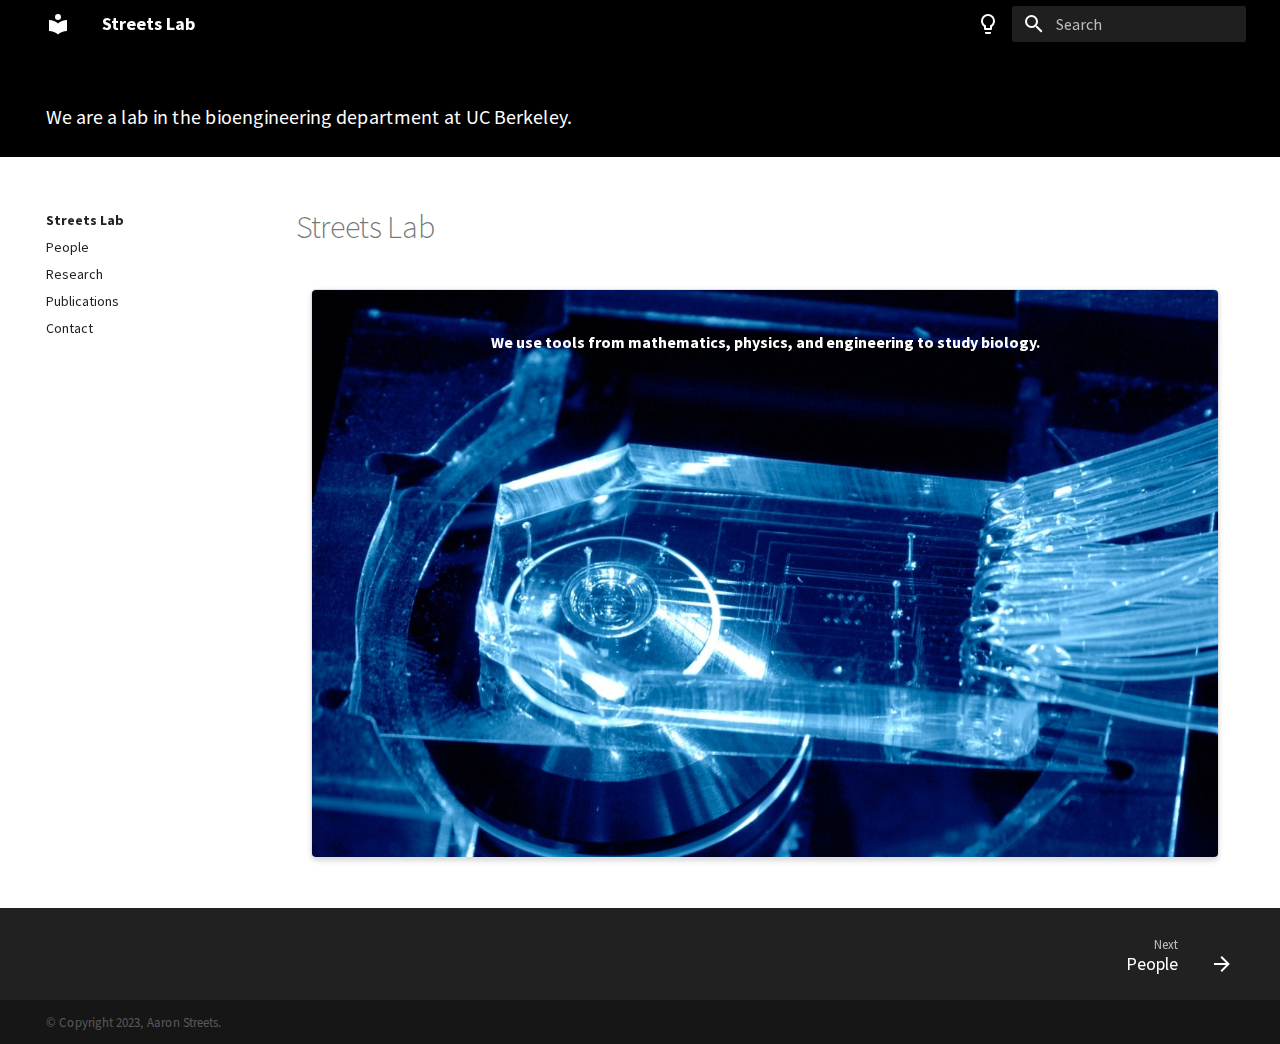
==== commit e8ba8ec2: "deploy: 8b9bb7263bb03aa0e7ff85a1f2e00ba22e461904" ====
--- a/index.html
+++ b/index.html
@@ -29,13 +29,13 @@
       
         
         
-        <style>:root{--md-text-font:"Roboto";--md-code-font:"Roboto Mono"}</style>
+        <style>:root{--md-text-font:"Source Sans Pro";--md-code-font:"Roboto Mono"}</style>
       
     
         <link rel="stylesheet" type="text/css" href="_static/google_fonts.css" />
         <link rel="stylesheet" type="text/css" href="_static/design-style.4045f2051d55cab465a707391d5b2007.min.css" />
         <link rel="stylesheet" type="text/css" href="_static/stylesheets/sphinx_immaterial_theme.7e770c658028b1997.min.css" />
-        <link rel="stylesheet" type="text/css" href="https://cdnjs.cloudflare.com/ajax/libs/font-awesome/6.1.1/css/all.min.css" />
+        <link rel="stylesheet" type="text/css" href="_static/css/override.css" />
     <script>__md_scope=new URL(".",location),__md_hash=e=>[...e].reduce((e,_)=>(e<<5)-e+_.charCodeAt(0),0),__md_get=(e,_=localStorage,t=__md_scope)=>JSON.parse(_.getItem(t.pathname+"."+e)),__md_set=(e,_,t=localStorage,a=__md_scope)=>{try{t.setItem(a.pathname+"."+e,JSON.stringify(_))}catch(e){}}</script>
     
       
@@ -250,6 +250,22 @@
   
 
     
+      
+      
+      
+
+  
+  
+  
+  
+    <li class="md-nav__item">
+      <a href="contact/" class="md-nav__link">
+        <span class="md-ellipsis">Contact</span>
+      </a>
+    </li>
+  
+
+    
   </ul>
 </nav>
                   </div>
@@ -289,14 +305,15 @@
 <img alt="background image" class="sd-card-img" src="_images/chip.jpg" />
 <div class="sd-card-img-overlay docutils">
 <div class="sd-card-body docutils">
-<h2><b>We use tools from mathematics, physics, and engineering to study biology.</b></h2>
+<div class="sd-card-title sd-font-weight-bold docutils">
+We use tools from mathematics, physics, and engineering to study biology.</div>
+</div>
+</div>
 </div>
 </div>
 </div>
 </div>
 <div class="toctree-wrapper compound">
-</div>
-</div>
 </div>
 
 
@@ -359,11 +376,6 @@
         
     </div>
   
-    Created using
-    <a href="https://www.sphinx-doc.org/" target="_blank" rel="noopener">Sphinx</a>
-    5.3.0.
-     and
-    <a href="https://github.com/jbms/sphinx-immaterial/" target="_blank" rel="noopener">Sphinx-Immaterial</a>
   
 </div>
       
--- a/_static/google_fonts.css
+++ b/_static/google_fonts.css
@@ -1 +1 @@
-@font-face {font-family: 'Roboto';font-style: normal;font-weight: 300;src: url(fonts/8c49ed8b472d38d3985ec9bbbccea601.ttf) format('truetype');}@font-face {font-family: 'Roboto';font-style: normal;font-weight: 300;src: url(fonts/435e4b7f9f250d9d9243d4754799fc96.woff2) format('woff2');unicode-range: U+0460-052F, U+1C80-1C88, U+20B4, U+2DE0-2DFF, U+A640-A69F, U+FE2E-FE2F;}@font-face {font-family: 'Roboto';font-style: normal;font-weight: 300;src: url(fonts/47aa3bfad6cb9e2d63abdd58f4e6ce4f.woff2) format('woff2');unicode-range: U+0301, U+0400-045F, U+0490-0491, U+04B0-04B1, U+2116;}@font-face {font-family: 'Roboto';font-style: normal;font-weight: 300;src: url(fonts/20dc200cc43ab904876fb0c1697ebe39.woff2) format('woff2');unicode-range: U+1F00-1FFF;}@font-face {font-family: 'Roboto';font-style: normal;font-weight: 300;src: url(fonts/455c2c1af0a2bf20047a1864d7d7c174.woff2) format('woff2');unicode-range: U+0370-03FF;}@font-face {font-family: 'Roboto';font-style: normal;font-weight: 300;src: url(fonts/51f3f41805329fb8341beb56ded833ea.woff2) format('woff2');unicode-range: U+0102-0103, U+0110-0111, U+0128-0129, U+0168-0169, U+01A0-01A1, U+01AF-01B0, U+1EA0-1EF9, U+20AB;}@font-face {font-family: 'Roboto';font-style: normal;font-weight: 300;src: url(fonts/b076e86301cbee8c5c9aef51863a9c0a.woff2) format('woff2');unicode-range: U+0100-024F, U+0259, U+1E00-1EFF, U+2020, U+20A0-20AB, U+20AD-20CF, U+2113, U+2C60-2C7F, U+A720-A7FF;}@font-face {font-family: 'Roboto';font-style: normal;font-weight: 300;src: url(fonts/f75911313e1c7802c23345ab57e754d8.woff2) format('woff2');unicode-range: U+0000-00FF, U+0131, U+0152-0153, U+02BB-02BC, U+02C6, U+02DA, U+02DC, U+2000-206F, U+2074, U+20AC, U+2122, U+2191, U+2193, U+2212, U+2215, U+FEFF, U+FFFD;}@font-face {font-family: 'Roboto';font-style: italic;font-weight: 300;src: url(fonts/28e6b81b1bc1964707edd4179e4268f5.ttf) format('truetype');}@font-face {font-family: 'Roboto';font-style: italic;font-weight: 300;src: url(fonts/e704ef18719c08839bc99a32437ef0f8.woff2) format('woff2');unicode-range: U+0460-052F, U+1C80-1C88, U+20B4, U+2DE0-2DFF, U+A640-A69F, U+FE2E-FE2F;}@font-face {font-family: 'Roboto';font-style: italic;font-weight: 300;src: url(fonts/76945c7494c20515bb45d1dedab8f706.woff2) format('woff2');unicode-range: U+0301, U+0400-045F, U+0490-0491, U+04B0-04B1, U+2116;}@font-face {font-family: 'Roboto';font-style: italic;font-weight: 300;src: url(fonts/b5b4146d87e5d22d0a4e0d04f3ee5626.woff2) format('woff2');unicode-range: U+1F00-1FFF;}@font-face {font-family: 'Roboto';font-style: italic;font-weight: 300;src: url(fonts/21953b998bab09c1f60c599caee56378.woff2) format('woff2');unicode-range: U+0370-03FF;}@font-face {font-family: 'Roboto';font-style: italic;font-weight: 300;src: url(fonts/e33716333704ab19fdf9989e072ad49a.woff2) format('woff2');unicode-range: U+0102-0103, U+0110-0111, U+0128-0129, U+0168-0169, U+01A0-01A1, U+01AF-01B0, U+1EA0-1EF9, U+20AB;}@font-face {font-family: 'Roboto';font-style: italic;font-weight: 300;src: url(fonts/f53f3b5a15d717b6d21d7885285e90ed.woff2) format('woff2');unicode-range: U+0100-024F, U+0259, U+1E00-1EFF, U+2020, U+20A0-20AB, U+20AD-20CF, U+2113, U+2C60-2C7F, U+A720-A7FF;}@font-face {font-family: 'Roboto';font-style: italic;font-weight: 300;src: url(fonts/bb8007225d94a099cddbade7ea904667.woff2) format('woff2');unicode-range: U+0000-00FF, U+0131, U+0152-0153, U+02BB-02BC, U+02C6, U+02DA, U+02DC, U+2000-206F, U+2074, U+20AC, U+2122, U+2191, U+2193, U+2212, U+2215, U+FEFF, U+FFFD;}@font-face {font-family: 'Roboto';font-style: normal;font-weight: 400;src: url(fonts/3254c528e2ab56454a9f22191035c5fe.ttf) format('truetype');}@font-face {font-family: 'Roboto';font-style: normal;font-weight: 400;src: url(fonts/b7ef2cd1159a8cbfd271ff2abe07f237.woff2) format('woff2');unicode-range: U+0460-052F, U+1C80-1C88, U+20B4, U+2DE0-2DFF, U+A640-A69F, U+FE2E-FE2F;}@font-face {font-family: 'Roboto';font-style: normal;font-weight: 400;src: url(fonts/495d38d4b9741e8aa4204002414069e2.woff2) format('woff2');unicode-range: U+0301, U+0400-045F, U+0490-0491, U+04B0-04B1, U+2116;}@font-face {font-family: 'Roboto';font-style: normal;font-weight: 400;src: url(fonts/d368cf5bed7856dbafa2af36b51acb9c.woff2) format('woff2');unicode-range: U+1F00-1FFF;}@font-face {font-family: 'Roboto';font-style: normal;font-weight: 400;src: url(fonts/daf51ab540602b2d0b87646621637bac.woff2) format('woff2');unicode-range: U+0370-03FF;}@font-face {font-family: 'Roboto';font-style: normal;font-weight: 400;src: url(fonts/77b24796a3d4ab521f66765651875338.woff2) format('woff2');unicode-range: U+0102-0103, U+0110-0111, U+0128-0129, U+0168-0169, U+01A0-01A1, U+01AF-01B0, U+1EA0-1EF9, U+20AB;}@font-face {font-family: 'Roboto';font-style: normal;font-weight: 400;src: url(fonts/3c23eb02de6b34e30f18cfb7167abd81.woff2) format('woff2');unicode-range: U+0100-024F, U+0259, U+1E00-1EFF, U+2020, U+20A0-20AB, U+20AD-20CF, U+2113, U+2C60-2C7F, U+A720-A7FF;}@font-face {font-family: 'Roboto';font-style: normal;font-weight: 400;src: url(fonts/f6734f8177112c0839b961f96d813fcb.woff2) format('woff2');unicode-range: U+0000-00FF, U+0131, U+0152-0153, U+02BB-02BC, U+02C6, U+02DA, U+02DC, U+2000-206F, U+2074, U+20AC, U+2122, U+2191, U+2193, U+2212, U+2215, U+FEFF, U+FFFD;}@font-face {font-family: 'Roboto';font-style: italic;font-weight: 400;src: url(fonts/0e326670106c8eb6a11a8c30734ecfc8.ttf) format('truetype');}@font-face {font-family: 'Roboto';font-style: italic;font-weight: 400;src: url(fonts/a6caf7b9888eb0c382948c1ca5e8bebb.woff2) format('woff2');unicode-range: U+0460-052F, U+1C80-1C88, U+20B4, U+2DE0-2DFF, U+A640-A69F, U+FE2E-FE2F;}@font-face {font-family: 'Roboto';font-style: italic;font-weight: 400;src: url(fonts/a6933e678530b263486fa7b185a449ca.woff2) format('woff2');unicode-range: U+0301, U+0400-045F, U+0490-0491, U+04B0-04B1, U+2116;}@font-face {font-family: 'Roboto';font-style: italic;font-weight: 400;src: url(fonts/144860ed1e48e186f08997e6388a9c3f.woff2) format('woff2');unicode-range: U+1F00-1FFF;}@font-face {font-family: 'Roboto';font-style: italic;font-weight: 400;src: url(fonts/2ea7a97b7c976b121112a088eb398561.woff2) format('woff2');unicode-range: U+0370-03FF;}@font-face {font-family: 'Roboto';font-style: italic;font-weight: 400;src: url(fonts/0b68e8634c96265eb32a0c769416b5b0.woff2) format('woff2');unicode-range: U+0102-0103, U+0110-0111, U+0128-0129, U+0168-0169, U+01A0-01A1, U+01AF-01B0, U+1EA0-1EF9, U+20AB;}@font-face {font-family: 'Roboto';font-style: italic;font-weight: 400;src: url(fonts/9582ced8a675bf267cc7ac392a86413e.woff2) format('woff2');unicode-range: U+0100-024F, U+0259, U+1E00-1EFF, U+2020, U+20A0-20AB, U+20AD-20CF, U+2113, U+2C60-2C7F, U+A720-A7FF;}@font-face {font-family: 'Roboto';font-style: italic;font-weight: 400;src: url(fonts/db0424fb67fb52e7e538490240cc7fb9.woff2) format('woff2');unicode-range: U+0000-00FF, U+0131, U+0152-0153, U+02BB-02BC, U+02C6, U+02DA, U+02DC, U+2000-206F, U+2074, U+20AC, U+2122, U+2191, U+2193, U+2212, U+2215, U+FEFF, U+FFFD;}@font-face {font-family: 'Roboto';font-style: normal;font-weight: 700;src: url(fonts/ac848474638236e67a64bc654fb18de0.ttf) format('truetype');}@font-face {font-family: 'Roboto';font-style: normal;font-weight: 700;src: url(fonts/3c505383d37d2078648e37868bbd1fad.woff2) format('woff2');unicode-range: U+0460-052F, U+1C80-1C88, U+20B4, U+2DE0-2DFF, U+A640-A69F, U+FE2E-FE2F;}@font-face {font-family: 'Roboto';font-style: normal;font-weight: 700;src: url(fonts/6a84eeee6a25e7c9a8a03191007a6720.woff2) format('woff2');unicode-range: U+0301, U+0400-045F, U+0490-0491, U+04B0-04B1, U+2116;}@font-face {font-family: 'Roboto';font-style: normal;font-weight: 700;src: url(fonts/5b6377da4c959db6d4b22738a27f1bee.woff2) format('woff2');unicode-range: U+1F00-1FFF;}@font-face {font-family: 'Roboto';font-style: normal;font-weight: 700;src: url(fonts/1c9cc76fd52238330f0aabac35acd2ca.woff2) format('woff2');unicode-range: U+0370-03FF;}@font-face {font-family: 'Roboto';font-style: normal;font-weight: 700;src: url(fonts/4ec57f2a80b91090971b83970230ca09.woff2) format('woff2');unicode-range: U+0102-0103, U+0110-0111, U+0128-0129, U+0168-0169, U+01A0-01A1, U+01AF-01B0, U+1EA0-1EF9, U+20AB;}@font-face {font-family: 'Roboto';font-style: normal;font-weight: 700;src: url(fonts/fc66f942651a9fe1a598770d3d896529.woff2) format('woff2');unicode-range: U+0100-024F, U+0259, U+1E00-1EFF, U+2020, U+20A0-20AB, U+20AD-20CF, U+2113, U+2C60-2C7F, U+A720-A7FF;}@font-face {font-family: 'Roboto';font-style: normal;font-weight: 700;src: url(fonts/f5aebdfea35d1e7656ef4acc5db1f243.woff2) format('woff2');unicode-range: U+0000-00FF, U+0131, U+0152-0153, U+02BB-02BC, U+02C6, U+02DA, U+02DC, U+2000-206F, U+2074, U+20AC, U+2122, U+2191, U+2193, U+2212, U+2215, U+FEFF, U+FFFD;}@font-face {font-family: 'Roboto';font-style: italic;font-weight: 700;src: url(fonts/8aa562790559d61dd5178a88a296d70f.ttf) format('truetype');}@font-face {font-family: 'Roboto';font-style: italic;font-weight: 700;src: url(fonts/ccdebed88064e470c15f37c432922e57.woff2) format('woff2');unicode-range: U+0460-052F, U+1C80-1C88, U+20B4, U+2DE0-2DFF, U+A640-A69F, U+FE2E-FE2F;}@font-face {font-family: 'Roboto';font-style: italic;font-weight: 700;src: url(fonts/c8a9fd4eab4e83382cc66fde70911b41.woff2) format('woff2');unicode-range: U+0301, U+0400-045F, U+0490-0491, U+04B0-04B1, U+2116;}@font-face {font-family: 'Roboto';font-style: italic;font-weight: 700;src: url(fonts/5d7ff31ac7bf945e8d61878f8a941239.woff2) format('woff2');unicode-range: U+1F00-1FFF;}@font-face {font-family: 'Roboto';font-style: italic;font-weight: 700;src: url(fonts/2a8c422bef4a7099e99dbf0e61ed5e49.woff2) format('woff2');unicode-range: U+0370-03FF;}@font-face {font-family: 'Roboto';font-style: italic;font-weight: 700;src: url(fonts/bdbb6b52604c2451fdcba9cdfd44f4e1.woff2) format('woff2');unicode-range: U+0102-0103, U+0110-0111, U+0128-0129, U+0168-0169, U+01A0-01A1, U+01AF-01B0, U+1EA0-1EF9, U+20AB;}@font-face {font-family: 'Roboto';font-style: italic;font-weight: 700;src: url(fonts/acaac043ca238f0e56e61864456777fa.woff2) format('woff2');unicode-range: U+0100-024F, U+0259, U+1E00-1EFF, U+2020, U+20A0-20AB, U+20AD-20CF, U+2113, U+2C60-2C7F, U+A720-A7FF;}@font-face {font-family: 'Roboto';font-style: italic;font-weight: 700;src: url(fonts/6be97ca17228a69c406231d89c003194.woff2) format('woff2');unicode-range: U+0000-00FF, U+0131, U+0152-0153, U+02BB-02BC, U+02C6, U+02DA, U+02DC, U+2000-206F, U+2074, U+20AC, U+2122, U+2191, U+2193, U+2212, U+2215, U+FEFF, U+FFFD;}@font-face {font-family: 'Roboto Mono';font-style: normal;font-weight: 300;src: url(fonts/61ec43c10580a450c2e07d1e30dfc789.ttf) format('truetype');}@font-face {font-family: 'Roboto Mono';font-style: normal;font-weight: 300;src: url(fonts/172e5271813af181d39c37e203a5bc0d.woff2) format('woff2');unicode-range: U+0460-052F, U+1C80-1C88, U+20B4, U+2DE0-2DFF, U+A640-A69F, U+FE2E-FE2F;}@font-face {font-family: 'Roboto Mono';font-style: normal;font-weight: 300;src: url(fonts/b38eddb9c17441d7ab525d02cd26d636.woff2) format('woff2');unicode-range: U+0301, U+0400-045F, U+0490-0491, U+04B0-04B1, U+2116;}@font-face {font-family: 'Roboto Mono';font-style: normal;font-weight: 300;src: url(fonts/3eda37ac03f31d961f8e70cde4304de3.woff2) format('woff2');unicode-range: U+0370-03FF;}@font-face {font-family: 'Roboto Mono';font-style: normal;font-weight: 300;src: url(fonts/bd7de91e007298f6a5ed797946e7a71a.woff2) format('woff2');unicode-range: U+0102-0103, U+0110-0111, U+0128-0129, U+0168-0169, U+01A0-01A1, U+01AF-01B0, U+1EA0-1EF9, U+20AB;}@font-face {font-family: 'Roboto Mono';font-style: normal;font-weight: 300;src: url(fonts/46a8339fd4a7d134161ebd355a7883b9.woff2) format('woff2');unicode-range: U+0100-024F, U+0259, U+1E00-1EFF, U+2020, U+20A0-20AB, U+20AD-20CF, U+2113, U+2C60-2C7F, U+A720-A7FF;}@font-face {font-family: 'Roboto Mono';font-style: normal;font-weight: 300;src: url(fonts/8eb1d9e13869b563c46fb8530492b568.woff2) format('woff2');unicode-range: U+0000-00FF, U+0131, U+0152-0153, U+02BB-02BC, U+02C6, U+02DA, U+02DC, U+2000-206F, U+2074, U+20AC, U+2122, U+2191, U+2193, U+2212, U+2215, U+FEFF, U+FFFD;}@font-face {font-family: 'Roboto Mono';font-style: italic;font-weight: 300;src: url(fonts/8e341974306d14ed343e2fbff9a53f42.ttf) format('truetype');}@font-face {font-family: 'Roboto Mono';font-style: italic;font-weight: 300;src: url(fonts/985183374c063ebff121355e53a40d42.woff2) format('woff2');unicode-range: U+0460-052F, U+1C80-1C88, U+20B4, U+2DE0-2DFF, U+A640-A69F, U+FE2E-FE2F;}@font-face {font-family: 'Roboto Mono';font-style: italic;font-weight: 300;src: url(fonts/807749a67ac33dbc70e748da86557cc3.woff2) format('woff2');unicode-range: U+0301, U+0400-045F, U+0490-0491, U+04B0-04B1, U+2116;}@font-face {font-family: 'Roboto Mono';font-style: italic;font-weight: 300;src: url(fonts/074b8d567b2ae725c8bff34c5e4c8371.woff2) format('woff2');unicode-range: U+0370-03FF;}@font-face {font-family: 'Roboto Mono';font-style: italic;font-weight: 300;src: url(fonts/1dc728be60f6ad936a2ba35272b7352f.woff2) format('woff2');unicode-range: U+0102-0103, U+0110-0111, U+0128-0129, U+0168-0169, U+01A0-01A1, U+01AF-01B0, U+1EA0-1EF9, U+20AB;}@font-face {font-family: 'Roboto Mono';font-style: italic;font-weight: 300;src: url(fonts/7e9aa420cbd963169c49f201864bfba9.woff2) format('woff2');unicode-range: U+0100-024F, U+0259, U+1E00-1EFF, U+2020, U+20A0-20AB, U+20AD-20CF, U+2113, U+2C60-2C7F, U+A720-A7FF;}@font-face {font-family: 'Roboto Mono';font-style: italic;font-weight: 300;src: url(fonts/35f9fdda2c2743f6627be0564228acc6.woff2) format('woff2');unicode-range: U+0000-00FF, U+0131, U+0152-0153, U+02BB-02BC, U+02C6, U+02DA, U+02DC, U+2000-206F, U+2074, U+20AC, U+2122, U+2191, U+2193, U+2212, U+2215, U+FEFF, U+FFFD;}@font-face {font-family: 'Roboto Mono';font-style: normal;font-weight: 400;src: url(fonts/d1a250a2ded3d0163ab48631002a17a6.ttf) format('truetype');}@font-face {font-family: 'Roboto Mono';font-style: normal;font-weight: 400;src: url(fonts/eef02d41c7e52c675639d96780027e20.woff2) format('woff2');unicode-range: U+0460-052F, U+1C80-1C88, U+20B4, U+2DE0-2DFF, U+A640-A69F, U+FE2E-FE2F;}@font-face {font-family: 'Roboto Mono';font-style: normal;font-weight: 400;src: url(fonts/8c367f2f5106c68d2d048b57ce68e1e9.woff2) format('woff2');unicode-range: U+0301, U+0400-045F, U+0490-0491, U+04B0-04B1, U+2116;}@font-face {font-family: 'Roboto Mono';font-style: normal;font-weight: 400;src: url(fonts/53a8927b56f2d37222e0bd3eda259e3a.woff2) format('woff2');unicode-range: U+0370-03FF;}@font-face {font-family: 'Roboto Mono';font-style: normal;font-weight: 400;src: url(fonts/68317d8e2894afc1db19d983b668a4a8.woff2) format('woff2');unicode-range: U+0102-0103, U+0110-0111, U+0128-0129, U+0168-0169, U+01A0-01A1, U+01AF-01B0, U+1EA0-1EF9, U+20AB;}@font-face {font-family: 'Roboto Mono';font-style: normal;font-weight: 400;src: url(fonts/820adbd147a74a804a99d175490b0374.woff2) format('woff2');unicode-range: U+0100-024F, U+0259, U+1E00-1EFF, U+2020, U+20A0-20AB, U+20AD-20CF, U+2113, U+2C60-2C7F, U+A720-A7FF;}@font-face {font-family: 'Roboto Mono';font-style: normal;font-weight: 400;src: url(fonts/7295944e0067d71c5d5276d397dc0299.woff2) format('woff2');unicode-range: U+0000-00FF, U+0131, U+0152-0153, U+02BB-02BC, U+02C6, U+02DA, U+02DC, U+2000-206F, U+2074, U+20AC, U+2122, U+2191, U+2193, U+2212, U+2215, U+FEFF, U+FFFD;}@font-face {font-family: 'Roboto Mono';font-style: italic;font-weight: 400;src: url(fonts/86e5fc32c3fabb4c8b5f8c93e59ee11a.ttf) format('truetype');}@font-face {font-family: 'Roboto Mono';font-style: italic;font-weight: 400;src: url(fonts/5e2b95768145c83761b81c69bb4a94fe.woff2) format('woff2');unicode-range: U+0460-052F, U+1C80-1C88, U+20B4, U+2DE0-2DFF, U+A640-A69F, U+FE2E-FE2F;}@font-face {font-family: 'Roboto Mono';font-style: italic;font-weight: 400;src: url(fonts/b78043f9749bd20519ab058c7406bc72.woff2) format('woff2');unicode-range: U+0301, U+0400-045F, U+0490-0491, U+04B0-04B1, U+2116;}@font-face {font-family: 'Roboto Mono';font-style: italic;font-weight: 400;src: url(fonts/c878a16e7378b5a68d0ad016d662e8ef.woff2) format('woff2');unicode-range: U+0370-03FF;}@font-face {font-family: 'Roboto Mono';font-style: italic;font-weight: 400;src: url(fonts/f36dc896fb09865be4d6c43d45e7a572.woff2) format('woff2');unicode-range: U+0102-0103, U+0110-0111, U+0128-0129, U+0168-0169, U+01A0-01A1, U+01AF-01B0, U+1EA0-1EF9, U+20AB;}@font-face {font-family: 'Roboto Mono';font-style: italic;font-weight: 400;src: url(fonts/5eb0af7f87e9cc7ffa6095b8fa4f3032.woff2) format('woff2');unicode-range: U+0100-024F, U+0259, U+1E00-1EFF, U+2020, U+20A0-20AB, U+20AD-20CF, U+2113, U+2C60-2C7F, U+A720-A7FF;}@font-face {font-family: 'Roboto Mono';font-style: italic;font-weight: 400;src: url(fonts/9ae137cbb18380bf07577a1605561fd7.woff2) format('woff2');unicode-range: U+0000-00FF, U+0131, U+0152-0153, U+02BB-02BC, U+02C6, U+02DA, U+02DC, U+2000-206F, U+2074, U+20AC, U+2122, U+2191, U+2193, U+2212, U+2215, U+FEFF, U+FFFD;}@font-face {font-family: 'Roboto Mono';font-style: normal;font-weight: 700;src: url(fonts/b8dffd9c927991099ca922d84978218b.ttf) format('truetype');}@font-face {font-family: 'Roboto Mono';font-style: normal;font-weight: 700;src: url(fonts/13f5327686829f02f7ea9758225a4f22.woff2) format('woff2');unicode-range: U+0460-052F, U+1C80-1C88, U+20B4, U+2DE0-2DFF, U+A640-A69F, U+FE2E-FE2F;}@font-face {font-family: 'Roboto Mono';font-style: normal;font-weight: 700;src: url(fonts/b3a1fba350d44a3c770d0b76d6a16b88.woff2) format('woff2');unicode-range: U+0301, U+0400-045F, U+0490-0491, U+04B0-04B1, U+2116;}@font-face {font-family: 'Roboto Mono';font-style: normal;font-weight: 700;src: url(fonts/a2069ecff1eda32bfd661305e2f36d7b.woff2) format('woff2');unicode-range: U+0370-03FF;}@font-face {font-family: 'Roboto Mono';font-style: normal;font-weight: 700;src: url(fonts/20335b011def98633d5c0107527e39a2.woff2) format('woff2');unicode-range: U+0102-0103, U+0110-0111, U+0128-0129, U+0168-0169, U+01A0-01A1, U+01AF-01B0, U+1EA0-1EF9, U+20AB;}@font-face {font-family: 'Roboto Mono';font-style: normal;font-weight: 700;src: url(fonts/b61eb8a57b2ec5fb29944f8ce1c97cf9.woff2) format('woff2');unicode-range: U+0100-024F, U+0259, U+1E00-1EFF, U+2020, U+20A0-20AB, U+20AD-20CF, U+2113, U+2C60-2C7F, U+A720-A7FF;}@font-face {font-family: 'Roboto Mono';font-style: normal;font-weight: 700;src: url(fonts/def9893cb6c0eab16839ccdbf0d87589.woff2) format('woff2');unicode-range: U+0000-00FF, U+0131, U+0152-0153, U+02BB-02BC, U+02C6, U+02DA, U+02DC, U+2000-206F, U+2074, U+20AC, U+2122, U+2191, U+2193, U+2212, U+2215, U+FEFF, U+FFFD;}@font-face {font-family: 'Roboto Mono';font-style: italic;font-weight: 700;src: url(fonts/0cd743c8229783bfeeca8424b7955c85.ttf) format('truetype');}@font-face {font-family: 'Roboto Mono';font-style: italic;font-weight: 700;src: url(fonts/aa89e6e8885dcae234760c48811bf7f2.woff2) format('woff2');unicode-range: U+0460-052F, U+1C80-1C88, U+20B4, U+2DE0-2DFF, U+A640-A69F, U+FE2E-FE2F;}@font-face {font-family: 'Roboto Mono';font-style: italic;font-weight: 700;src: url(fonts/f9b1975bd46da26587c66284279a699e.woff2) format('woff2');unicode-range: U+0301, U+0400-045F, U+0490-0491, U+04B0-04B1, U+2116;}@font-face {font-family: 'Roboto Mono';font-style: italic;font-weight: 700;src: url(fonts/38c91fb22b5222a3cb655eefa76aa580.woff2) format('woff2');unicode-range: U+0370-03FF;}@font-face {font-family: 'Roboto Mono';font-style: italic;font-weight: 700;src: url(fonts/de9e9de8ec65e749746ae68352b9b40e.woff2) format('woff2');unicode-range: U+0102-0103, U+0110-0111, U+0128-0129, U+0168-0169, U+01A0-01A1, U+01AF-01B0, U+1EA0-1EF9, U+20AB;}@font-face {font-family: 'Roboto Mono';font-style: italic;font-weight: 700;src: url(fonts/0df1db459ed5bbbe7b8422b14ec3dc5a.woff2) format('woff2');unicode-range: U+0100-024F, U+0259, U+1E00-1EFF, U+2020, U+20A0-20AB, U+20AD-20CF, U+2113, U+2C60-2C7F, U+A720-A7FF;}@font-face {font-family: 'Roboto Mono';font-style: italic;font-weight: 700;src: url(fonts/77bd570cc68791d9e1fbb95e2034bf8a.woff2) format('woff2');unicode-range: U+0000-00FF, U+0131, U+0152-0153, U+02BB-02BC, U+02C6, U+02DA, U+02DC, U+2000-206F, U+2074, U+20AC, U+2122, U+2191, U+2193, U+2212, U+2215, U+FEFF, U+FFFD;}+@font-face {font-family: 'Source Sans Pro';font-style: normal;font-weight: 300;src: url(fonts/5774e21b536ddcd1f7a2c0f7270529a7.ttf) format('truetype');}@font-face {font-family: 'Source Sans Pro';font-style: normal;font-weight: 300;src: url(fonts/17b49dff2cf3fb7990a17597e68f084d.woff2) format('woff2');unicode-range: U+0460-052F, U+1C80-1C88, U+20B4, U+2DE0-2DFF, U+A640-A69F, U+FE2E-FE2F;}@font-face {font-family: 'Source Sans Pro';font-style: normal;font-weight: 300;src: url(fonts/fbee536fb46bd1af26b3cea7359f5c2f.woff2) format('woff2');unicode-range: U+0301, U+0400-045F, U+0490-0491, U+04B0-04B1, U+2116;}@font-face {font-family: 'Source Sans Pro';font-style: normal;font-weight: 300;src: url(fonts/d021bc2d07bc0ebc6150118f906f9add.woff2) format('woff2');unicode-range: U+1F00-1FFF;}@font-face {font-family: 'Source Sans Pro';font-style: normal;font-weight: 300;src: url(fonts/1f78c0bf5dcbd7570aee73d812d21755.woff2) format('woff2');unicode-range: U+0370-03FF;}@font-face {font-family: 'Source Sans Pro';font-style: normal;font-weight: 300;src: url(fonts/eafc7b59b72a2dfff5a4a0ae1a851238.woff2) format('woff2');unicode-range: U+0102-0103, U+0110-0111, U+0128-0129, U+0168-0169, U+01A0-01A1, U+01AF-01B0, U+1EA0-1EF9, U+20AB;}@font-face {font-family: 'Source Sans Pro';font-style: normal;font-weight: 300;src: url(fonts/b37e107eda508aa85e93b3d934efc279.woff2) format('woff2');unicode-range: U+0100-024F, U+0259, U+1E00-1EFF, U+2020, U+20A0-20AB, U+20AD-20CF, U+2113, U+2C60-2C7F, U+A720-A7FF;}@font-face {font-family: 'Source Sans Pro';font-style: normal;font-weight: 300;src: url(fonts/122854df4f39cf922db317714c2ff0ec.woff2) format('woff2');unicode-range: U+0000-00FF, U+0131, U+0152-0153, U+02BB-02BC, U+02C6, U+02DA, U+02DC, U+2000-206F, U+2074, U+20AC, U+2122, U+2191, U+2193, U+2212, U+2215, U+FEFF, U+FFFD;}@font-face {font-family: 'Source Sans Pro';font-style: italic;font-weight: 300;src: url(fonts/521b2b8a1d97f9542e5b8baef4e46963.ttf) format('truetype');}@font-face {font-family: 'Source Sans Pro';font-style: italic;font-weight: 300;src: url(fonts/ef4b555a1d7450928d24d9a61082a457.woff2) format('woff2');unicode-range: U+0460-052F, U+1C80-1C88, U+20B4, U+2DE0-2DFF, U+A640-A69F, U+FE2E-FE2F;}@font-face {font-family: 'Source Sans Pro';font-style: italic;font-weight: 300;src: url(fonts/259feab5acef00ed8d670dca4bc90252.woff2) format('woff2');unicode-range: U+0301, U+0400-045F, U+0490-0491, U+04B0-04B1, U+2116;}@font-face {font-family: 'Source Sans Pro';font-style: italic;font-weight: 300;src: url(fonts/259feab5acef00ed8d670dca4bc90252.woff2) format('woff2');unicode-range: U+1F00-1FFF;}@font-face {font-family: 'Source Sans Pro';font-style: italic;font-weight: 300;src: url(fonts/b32f2b8ff60002b2b21fa1f0f7c478b2.woff2) format('woff2');unicode-range: U+0370-03FF;}@font-face {font-family: 'Source Sans Pro';font-style: italic;font-weight: 300;src: url(fonts/d6bf54612d77dbe85a7cb798610a1de2.woff2) format('woff2');unicode-range: U+0102-0103, U+0110-0111, U+0128-0129, U+0168-0169, U+01A0-01A1, U+01AF-01B0, U+1EA0-1EF9, U+20AB;}@font-face {font-family: 'Source Sans Pro';font-style: italic;font-weight: 300;src: url(fonts/6ea2d24a11c1cbbec0a568865758624d.woff2) format('woff2');unicode-range: U+0100-024F, U+0259, U+1E00-1EFF, U+2020, U+20A0-20AB, U+20AD-20CF, U+2113, U+2C60-2C7F, U+A720-A7FF;}@font-face {font-family: 'Source Sans Pro';font-style: italic;font-weight: 300;src: url(fonts/bdd99d2c3e8e201d74478aae63335ae6.woff2) format('woff2');unicode-range: U+0000-00FF, U+0131, U+0152-0153, U+02BB-02BC, U+02C6, U+02DA, U+02DC, U+2000-206F, U+2074, U+20AC, U+2122, U+2191, U+2193, U+2212, U+2215, U+FEFF, U+FFFD;}@font-face {font-family: 'Source Sans Pro';font-style: normal;font-weight: 400;src: url(fonts/87c353d6765f645acc842baad4ea8e7e.ttf) format('truetype');}@font-face {font-family: 'Source Sans Pro';font-style: normal;font-weight: 400;src: url(fonts/4ba425fa06c517df782f3d3cd065b5c4.woff2) format('woff2');unicode-range: U+0460-052F, U+1C80-1C88, U+20B4, U+2DE0-2DFF, U+A640-A69F, U+FE2E-FE2F;}@font-face {font-family: 'Source Sans Pro';font-style: normal;font-weight: 400;src: url(fonts/0acd59e18ef9ca4f55b04271a6121d58.woff2) format('woff2');unicode-range: U+0301, U+0400-045F, U+0490-0491, U+04B0-04B1, U+2116;}@font-face {font-family: 'Source Sans Pro';font-style: normal;font-weight: 400;src: url(fonts/f2a19d8cdc03f4fc9c1d3f0ff1d7df76.woff2) format('woff2');unicode-range: U+1F00-1FFF;}@font-face {font-family: 'Source Sans Pro';font-style: normal;font-weight: 400;src: url(fonts/9755c83cd7b3a0525a3043f2d98a812b.woff2) format('woff2');unicode-range: U+0370-03FF;}@font-face {font-family: 'Source Sans Pro';font-style: normal;font-weight: 400;src: url(fonts/6e0839c2fc964208d157d5582aa36294.woff2) format('woff2');unicode-range: U+0102-0103, U+0110-0111, U+0128-0129, U+0168-0169, U+01A0-01A1, U+01AF-01B0, U+1EA0-1EF9, U+20AB;}@font-face {font-family: 'Source Sans Pro';font-style: normal;font-weight: 400;src: url(fonts/ee519845ad25d096974439033bfbfc99.woff2) format('woff2');unicode-range: U+0100-024F, U+0259, U+1E00-1EFF, U+2020, U+20A0-20AB, U+20AD-20CF, U+2113, U+2C60-2C7F, U+A720-A7FF;}@font-face {font-family: 'Source Sans Pro';font-style: normal;font-weight: 400;src: url(fonts/c124c88ca4fcb4336e97617647ef0d32.woff2) format('woff2');unicode-range: U+0000-00FF, U+0131, U+0152-0153, U+02BB-02BC, U+02C6, U+02DA, U+02DC, U+2000-206F, U+2074, U+20AC, U+2122, U+2191, U+2193, U+2212, U+2215, U+FEFF, U+FFFD;}@font-face {font-family: 'Source Sans Pro';font-style: italic;font-weight: 400;src: url(fonts/ced6c7f48fb733b50852c2cd221ebac9.ttf) format('truetype');}@font-face {font-family: 'Source Sans Pro';font-style: italic;font-weight: 400;src: url(fonts/acb92e2547ccc07a9e3273ffa46cbcb9.woff2) format('woff2');unicode-range: U+0460-052F, U+1C80-1C88, U+20B4, U+2DE0-2DFF, U+A640-A69F, U+FE2E-FE2F;}@font-face {font-family: 'Source Sans Pro';font-style: italic;font-weight: 400;src: url(fonts/b7674ffe62f13700e8703f499d25614d.woff2) format('woff2');unicode-range: U+0301, U+0400-045F, U+0490-0491, U+04B0-04B1, U+2116;}@font-face {font-family: 'Source Sans Pro';font-style: italic;font-weight: 400;src: url(fonts/b7674ffe62f13700e8703f499d25614d.woff2) format('woff2');unicode-range: U+1F00-1FFF;}@font-face {font-family: 'Source Sans Pro';font-style: italic;font-weight: 400;src: url(fonts/13d60ab4d0060e9ef18d2a386bce15f6.woff2) format('woff2');unicode-range: U+0370-03FF;}@font-face {font-family: 'Source Sans Pro';font-style: italic;font-weight: 400;src: url(fonts/159bc2e72d94cfd9f5ffa573e1d1a45b.woff2) format('woff2');unicode-range: U+0102-0103, U+0110-0111, U+0128-0129, U+0168-0169, U+01A0-01A1, U+01AF-01B0, U+1EA0-1EF9, U+20AB;}@font-face {font-family: 'Source Sans Pro';font-style: italic;font-weight: 400;src: url(fonts/96c42fbd55c395958352cdcdaa19f538.woff2) format('woff2');unicode-range: U+0100-024F, U+0259, U+1E00-1EFF, U+2020, U+20A0-20AB, U+20AD-20CF, U+2113, U+2C60-2C7F, U+A720-A7FF;}@font-face {font-family: 'Source Sans Pro';font-style: italic;font-weight: 400;src: url(fonts/e286a9ef7d2064a4cf7026449941a557.woff2) format('woff2');unicode-range: U+0000-00FF, U+0131, U+0152-0153, U+02BB-02BC, U+02C6, U+02DA, U+02DC, U+2000-206F, U+2074, U+20AC, U+2122, U+2191, U+2193, U+2212, U+2215, U+FEFF, U+FFFD;}@font-face {font-family: 'Source Sans Pro';font-style: normal;font-weight: 700;src: url(fonts/6d169debc27586c483fcb82ecad58527.ttf) format('truetype');}@font-face {font-family: 'Source Sans Pro';font-style: normal;font-weight: 700;src: url(fonts/f06e0f868083da6b311db5c374f8b196.woff2) format('woff2');unicode-range: U+0460-052F, U+1C80-1C88, U+20B4, U+2DE0-2DFF, U+A640-A69F, U+FE2E-FE2F;}@font-face {font-family: 'Source Sans Pro';font-style: normal;font-weight: 700;src: url(fonts/77bded4f6447cc93370a65d50e1b1811.woff2) format('woff2');unicode-range: U+0301, U+0400-045F, U+0490-0491, U+04B0-04B1, U+2116;}@font-face {font-family: 'Source Sans Pro';font-style: normal;font-weight: 700;src: url(fonts/601e85e94a3d5112237ac57061078528.woff2) format('woff2');unicode-range: U+1F00-1FFF;}@font-face {font-family: 'Source Sans Pro';font-style: normal;font-weight: 700;src: url(fonts/f354e04e6f6e4659a6079b3c19fee47b.woff2) format('woff2');unicode-range: U+0370-03FF;}@font-face {font-family: 'Source Sans Pro';font-style: normal;font-weight: 700;src: url(fonts/4de44eab29462e426981eca31a2e8233.woff2) format('woff2');unicode-range: U+0102-0103, U+0110-0111, U+0128-0129, U+0168-0169, U+01A0-01A1, U+01AF-01B0, U+1EA0-1EF9, U+20AB;}@font-face {font-family: 'Source Sans Pro';font-style: normal;font-weight: 700;src: url(fonts/51b92baed544da51ed74076ee2a3b3e8.woff2) format('woff2');unicode-range: U+0100-024F, U+0259, U+1E00-1EFF, U+2020, U+20A0-20AB, U+20AD-20CF, U+2113, U+2C60-2C7F, U+A720-A7FF;}@font-face {font-family: 'Source Sans Pro';font-style: normal;font-weight: 700;src: url(fonts/7348a2eb48c9a681d6178433394c7037.woff2) format('woff2');unicode-range: U+0000-00FF, U+0131, U+0152-0153, U+02BB-02BC, U+02C6, U+02DA, U+02DC, U+2000-206F, U+2074, U+20AC, U+2122, U+2191, U+2193, U+2212, U+2215, U+FEFF, U+FFFD;}@font-face {font-family: 'Source Sans Pro';font-style: italic;font-weight: 700;src: url(fonts/7eb8ea78f4d89ebfda49a3431cad7a06.ttf) format('truetype');}@font-face {font-family: 'Source Sans Pro';font-style: italic;font-weight: 700;src: url(fonts/72cfc2f6b3de2355721b10b90854e7dc.woff2) format('woff2');unicode-range: U+0460-052F, U+1C80-1C88, U+20B4, U+2DE0-2DFF, U+A640-A69F, U+FE2E-FE2F;}@font-face {font-family: 'Source Sans Pro';font-style: italic;font-weight: 700;src: url(fonts/abd2ad82006a2447aa89bc49edda5482.woff2) format('woff2');unicode-range: U+0301, U+0400-045F, U+0490-0491, U+04B0-04B1, U+2116;}@font-face {font-family: 'Source Sans Pro';font-style: italic;font-weight: 700;src: url(fonts/abd2ad82006a2447aa89bc49edda5482.woff2) format('woff2');unicode-range: U+1F00-1FFF;}@font-face {font-family: 'Source Sans Pro';font-style: italic;font-weight: 700;src: url(fonts/de8911ec14c841e32b0f331fcbdd5699.woff2) format('woff2');unicode-range: U+0370-03FF;}@font-face {font-family: 'Source Sans Pro';font-style: italic;font-weight: 700;src: url(fonts/7755b417b48c79a2bc6e2f74f6a37557.woff2) format('woff2');unicode-range: U+0102-0103, U+0110-0111, U+0128-0129, U+0168-0169, U+01A0-01A1, U+01AF-01B0, U+1EA0-1EF9, U+20AB;}@font-face {font-family: 'Source Sans Pro';font-style: italic;font-weight: 700;src: url(fonts/fc16f1e261ac97230a68c38ac08a4306.woff2) format('woff2');unicode-range: U+0100-024F, U+0259, U+1E00-1EFF, U+2020, U+20A0-20AB, U+20AD-20CF, U+2113, U+2C60-2C7F, U+A720-A7FF;}@font-face {font-family: 'Source Sans Pro';font-style: italic;font-weight: 700;src: url(fonts/ce6b49ca9fc6bce7548c2f246f67d66f.woff2) format('woff2');unicode-range: U+0000-00FF, U+0131, U+0152-0153, U+02BB-02BC, U+02C6, U+02DA, U+02DC, U+2000-206F, U+2074, U+20AC, U+2122, U+2191, U+2193, U+2212, U+2215, U+FEFF, U+FFFD;}@font-face {font-family: 'Roboto Mono';font-style: normal;font-weight: 300;src: url(fonts/61ec43c10580a450c2e07d1e30dfc789.ttf) format('truetype');}@font-face {font-family: 'Roboto Mono';font-style: normal;font-weight: 300;src: url(fonts/172e5271813af181d39c37e203a5bc0d.woff2) format('woff2');unicode-range: U+0460-052F, U+1C80-1C88, U+20B4, U+2DE0-2DFF, U+A640-A69F, U+FE2E-FE2F;}@font-face {font-family: 'Roboto Mono';font-style: normal;font-weight: 300;src: url(fonts/b38eddb9c17441d7ab525d02cd26d636.woff2) format('woff2');unicode-range: U+0301, U+0400-045F, U+0490-0491, U+04B0-04B1, U+2116;}@font-face {font-family: 'Roboto Mono';font-style: normal;font-weight: 300;src: url(fonts/3eda37ac03f31d961f8e70cde4304de3.woff2) format('woff2');unicode-range: U+0370-03FF;}@font-face {font-family: 'Roboto Mono';font-style: normal;font-weight: 300;src: url(fonts/bd7de91e007298f6a5ed797946e7a71a.woff2) format('woff2');unicode-range: U+0102-0103, U+0110-0111, U+0128-0129, U+0168-0169, U+01A0-01A1, U+01AF-01B0, U+1EA0-1EF9, U+20AB;}@font-face {font-family: 'Roboto Mono';font-style: normal;font-weight: 300;src: url(fonts/46a8339fd4a7d134161ebd355a7883b9.woff2) format('woff2');unicode-range: U+0100-024F, U+0259, U+1E00-1EFF, U+2020, U+20A0-20AB, U+20AD-20CF, U+2113, U+2C60-2C7F, U+A720-A7FF;}@font-face {font-family: 'Roboto Mono';font-style: normal;font-weight: 300;src: url(fonts/8eb1d9e13869b563c46fb8530492b568.woff2) format('woff2');unicode-range: U+0000-00FF, U+0131, U+0152-0153, U+02BB-02BC, U+02C6, U+02DA, U+02DC, U+2000-206F, U+2074, U+20AC, U+2122, U+2191, U+2193, U+2212, U+2215, U+FEFF, U+FFFD;}@font-face {font-family: 'Roboto Mono';font-style: italic;font-weight: 300;src: url(fonts/8e341974306d14ed343e2fbff9a53f42.ttf) format('truetype');}@font-face {font-family: 'Roboto Mono';font-style: italic;font-weight: 300;src: url(fonts/985183374c063ebff121355e53a40d42.woff2) format('woff2');unicode-range: U+0460-052F, U+1C80-1C88, U+20B4, U+2DE0-2DFF, U+A640-A69F, U+FE2E-FE2F;}@font-face {font-family: 'Roboto Mono';font-style: italic;font-weight: 300;src: url(fonts/807749a67ac33dbc70e748da86557cc3.woff2) format('woff2');unicode-range: U+0301, U+0400-045F, U+0490-0491, U+04B0-04B1, U+2116;}@font-face {font-family: 'Roboto Mono';font-style: italic;font-weight: 300;src: url(fonts/074b8d567b2ae725c8bff34c5e4c8371.woff2) format('woff2');unicode-range: U+0370-03FF;}@font-face {font-family: 'Roboto Mono';font-style: italic;font-weight: 300;src: url(fonts/1dc728be60f6ad936a2ba35272b7352f.woff2) format('woff2');unicode-range: U+0102-0103, U+0110-0111, U+0128-0129, U+0168-0169, U+01A0-01A1, U+01AF-01B0, U+1EA0-1EF9, U+20AB;}@font-face {font-family: 'Roboto Mono';font-style: italic;font-weight: 300;src: url(fonts/7e9aa420cbd963169c49f201864bfba9.woff2) format('woff2');unicode-range: U+0100-024F, U+0259, U+1E00-1EFF, U+2020, U+20A0-20AB, U+20AD-20CF, U+2113, U+2C60-2C7F, U+A720-A7FF;}@font-face {font-family: 'Roboto Mono';font-style: italic;font-weight: 300;src: url(fonts/35f9fdda2c2743f6627be0564228acc6.woff2) format('woff2');unicode-range: U+0000-00FF, U+0131, U+0152-0153, U+02BB-02BC, U+02C6, U+02DA, U+02DC, U+2000-206F, U+2074, U+20AC, U+2122, U+2191, U+2193, U+2212, U+2215, U+FEFF, U+FFFD;}@font-face {font-family: 'Roboto Mono';font-style: normal;font-weight: 400;src: url(fonts/d1a250a2ded3d0163ab48631002a17a6.ttf) format('truetype');}@font-face {font-family: 'Roboto Mono';font-style: normal;font-weight: 400;src: url(fonts/eef02d41c7e52c675639d96780027e20.woff2) format('woff2');unicode-range: U+0460-052F, U+1C80-1C88, U+20B4, U+2DE0-2DFF, U+A640-A69F, U+FE2E-FE2F;}@font-face {font-family: 'Roboto Mono';font-style: normal;font-weight: 400;src: url(fonts/8c367f2f5106c68d2d048b57ce68e1e9.woff2) format('woff2');unicode-range: U+0301, U+0400-045F, U+0490-0491, U+04B0-04B1, U+2116;}@font-face {font-family: 'Roboto Mono';font-style: normal;font-weight: 400;src: url(fonts/53a8927b56f2d37222e0bd3eda259e3a.woff2) format('woff2');unicode-range: U+0370-03FF;}@font-face {font-family: 'Roboto Mono';font-style: normal;font-weight: 400;src: url(fonts/68317d8e2894afc1db19d983b668a4a8.woff2) format('woff2');unicode-range: U+0102-0103, U+0110-0111, U+0128-0129, U+0168-0169, U+01A0-01A1, U+01AF-01B0, U+1EA0-1EF9, U+20AB;}@font-face {font-family: 'Roboto Mono';font-style: normal;font-weight: 400;src: url(fonts/820adbd147a74a804a99d175490b0374.woff2) format('woff2');unicode-range: U+0100-024F, U+0259, U+1E00-1EFF, U+2020, U+20A0-20AB, U+20AD-20CF, U+2113, U+2C60-2C7F, U+A720-A7FF;}@font-face {font-family: 'Roboto Mono';font-style: normal;font-weight: 400;src: url(fonts/7295944e0067d71c5d5276d397dc0299.woff2) format('woff2');unicode-range: U+0000-00FF, U+0131, U+0152-0153, U+02BB-02BC, U+02C6, U+02DA, U+02DC, U+2000-206F, U+2074, U+20AC, U+2122, U+2191, U+2193, U+2212, U+2215, U+FEFF, U+FFFD;}@font-face {font-family: 'Roboto Mono';font-style: italic;font-weight: 400;src: url(fonts/86e5fc32c3fabb4c8b5f8c93e59ee11a.ttf) format('truetype');}@font-face {font-family: 'Roboto Mono';font-style: italic;font-weight: 400;src: url(fonts/5e2b95768145c83761b81c69bb4a94fe.woff2) format('woff2');unicode-range: U+0460-052F, U+1C80-1C88, U+20B4, U+2DE0-2DFF, U+A640-A69F, U+FE2E-FE2F;}@font-face {font-family: 'Roboto Mono';font-style: italic;font-weight: 400;src: url(fonts/b78043f9749bd20519ab058c7406bc72.woff2) format('woff2');unicode-range: U+0301, U+0400-045F, U+0490-0491, U+04B0-04B1, U+2116;}@font-face {font-family: 'Roboto Mono';font-style: italic;font-weight: 400;src: url(fonts/c878a16e7378b5a68d0ad016d662e8ef.woff2) format('woff2');unicode-range: U+0370-03FF;}@font-face {font-family: 'Roboto Mono';font-style: italic;font-weight: 400;src: url(fonts/f36dc896fb09865be4d6c43d45e7a572.woff2) format('woff2');unicode-range: U+0102-0103, U+0110-0111, U+0128-0129, U+0168-0169, U+01A0-01A1, U+01AF-01B0, U+1EA0-1EF9, U+20AB;}@font-face {font-family: 'Roboto Mono';font-style: italic;font-weight: 400;src: url(fonts/5eb0af7f87e9cc7ffa6095b8fa4f3032.woff2) format('woff2');unicode-range: U+0100-024F, U+0259, U+1E00-1EFF, U+2020, U+20A0-20AB, U+20AD-20CF, U+2113, U+2C60-2C7F, U+A720-A7FF;}@font-face {font-family: 'Roboto Mono';font-style: italic;font-weight: 400;src: url(fonts/9ae137cbb18380bf07577a1605561fd7.woff2) format('woff2');unicode-range: U+0000-00FF, U+0131, U+0152-0153, U+02BB-02BC, U+02C6, U+02DA, U+02DC, U+2000-206F, U+2074, U+20AC, U+2122, U+2191, U+2193, U+2212, U+2215, U+FEFF, U+FFFD;}@font-face {font-family: 'Roboto Mono';font-style: normal;font-weight: 700;src: url(fonts/b8dffd9c927991099ca922d84978218b.ttf) format('truetype');}@font-face {font-family: 'Roboto Mono';font-style: normal;font-weight: 700;src: url(fonts/13f5327686829f02f7ea9758225a4f22.woff2) format('woff2');unicode-range: U+0460-052F, U+1C80-1C88, U+20B4, U+2DE0-2DFF, U+A640-A69F, U+FE2E-FE2F;}@font-face {font-family: 'Roboto Mono';font-style: normal;font-weight: 700;src: url(fonts/b3a1fba350d44a3c770d0b76d6a16b88.woff2) format('woff2');unicode-range: U+0301, U+0400-045F, U+0490-0491, U+04B0-04B1, U+2116;}@font-face {font-family: 'Roboto Mono';font-style: normal;font-weight: 700;src: url(fonts/a2069ecff1eda32bfd661305e2f36d7b.woff2) format('woff2');unicode-range: U+0370-03FF;}@font-face {font-family: 'Roboto Mono';font-style: normal;font-weight: 700;src: url(fonts/20335b011def98633d5c0107527e39a2.woff2) format('woff2');unicode-range: U+0102-0103, U+0110-0111, U+0128-0129, U+0168-0169, U+01A0-01A1, U+01AF-01B0, U+1EA0-1EF9, U+20AB;}@font-face {font-family: 'Roboto Mono';font-style: normal;font-weight: 700;src: url(fonts/b61eb8a57b2ec5fb29944f8ce1c97cf9.woff2) format('woff2');unicode-range: U+0100-024F, U+0259, U+1E00-1EFF, U+2020, U+20A0-20AB, U+20AD-20CF, U+2113, U+2C60-2C7F, U+A720-A7FF;}@font-face {font-family: 'Roboto Mono';font-style: normal;font-weight: 700;src: url(fonts/def9893cb6c0eab16839ccdbf0d87589.woff2) format('woff2');unicode-range: U+0000-00FF, U+0131, U+0152-0153, U+02BB-02BC, U+02C6, U+02DA, U+02DC, U+2000-206F, U+2074, U+20AC, U+2122, U+2191, U+2193, U+2212, U+2215, U+FEFF, U+FFFD;}@font-face {font-family: 'Roboto Mono';font-style: italic;font-weight: 700;src: url(fonts/0cd743c8229783bfeeca8424b7955c85.ttf) format('truetype');}@font-face {font-family: 'Roboto Mono';font-style: italic;font-weight: 700;src: url(fonts/aa89e6e8885dcae234760c48811bf7f2.woff2) format('woff2');unicode-range: U+0460-052F, U+1C80-1C88, U+20B4, U+2DE0-2DFF, U+A640-A69F, U+FE2E-FE2F;}@font-face {font-family: 'Roboto Mono';font-style: italic;font-weight: 700;src: url(fonts/f9b1975bd46da26587c66284279a699e.woff2) format('woff2');unicode-range: U+0301, U+0400-045F, U+0490-0491, U+04B0-04B1, U+2116;}@font-face {font-family: 'Roboto Mono';font-style: italic;font-weight: 700;src: url(fonts/38c91fb22b5222a3cb655eefa76aa580.woff2) format('woff2');unicode-range: U+0370-03FF;}@font-face {font-family: 'Roboto Mono';font-style: italic;font-weight: 700;src: url(fonts/de9e9de8ec65e749746ae68352b9b40e.woff2) format('woff2');unicode-range: U+0102-0103, U+0110-0111, U+0128-0129, U+0168-0169, U+01A0-01A1, U+01AF-01B0, U+1EA0-1EF9, U+20AB;}@font-face {font-family: 'Roboto Mono';font-style: italic;font-weight: 700;src: url(fonts/0df1db459ed5bbbe7b8422b14ec3dc5a.woff2) format('woff2');unicode-range: U+0100-024F, U+0259, U+1E00-1EFF, U+2020, U+20A0-20AB, U+20AD-20CF, U+2113, U+2C60-2C7F, U+A720-A7FF;}@font-face {font-family: 'Roboto Mono';font-style: italic;font-weight: 700;src: url(fonts/77bd570cc68791d9e1fbb95e2034bf8a.woff2) format('woff2');unicode-range: U+0000-00FF, U+0131, U+0152-0153, U+02BB-02BC, U+02C6, U+02DA, U+02DC, U+2000-206F, U+2074, U+20AC, U+2122, U+2191, U+2193, U+2212, U+2215, U+FEFF, U+FFFD;}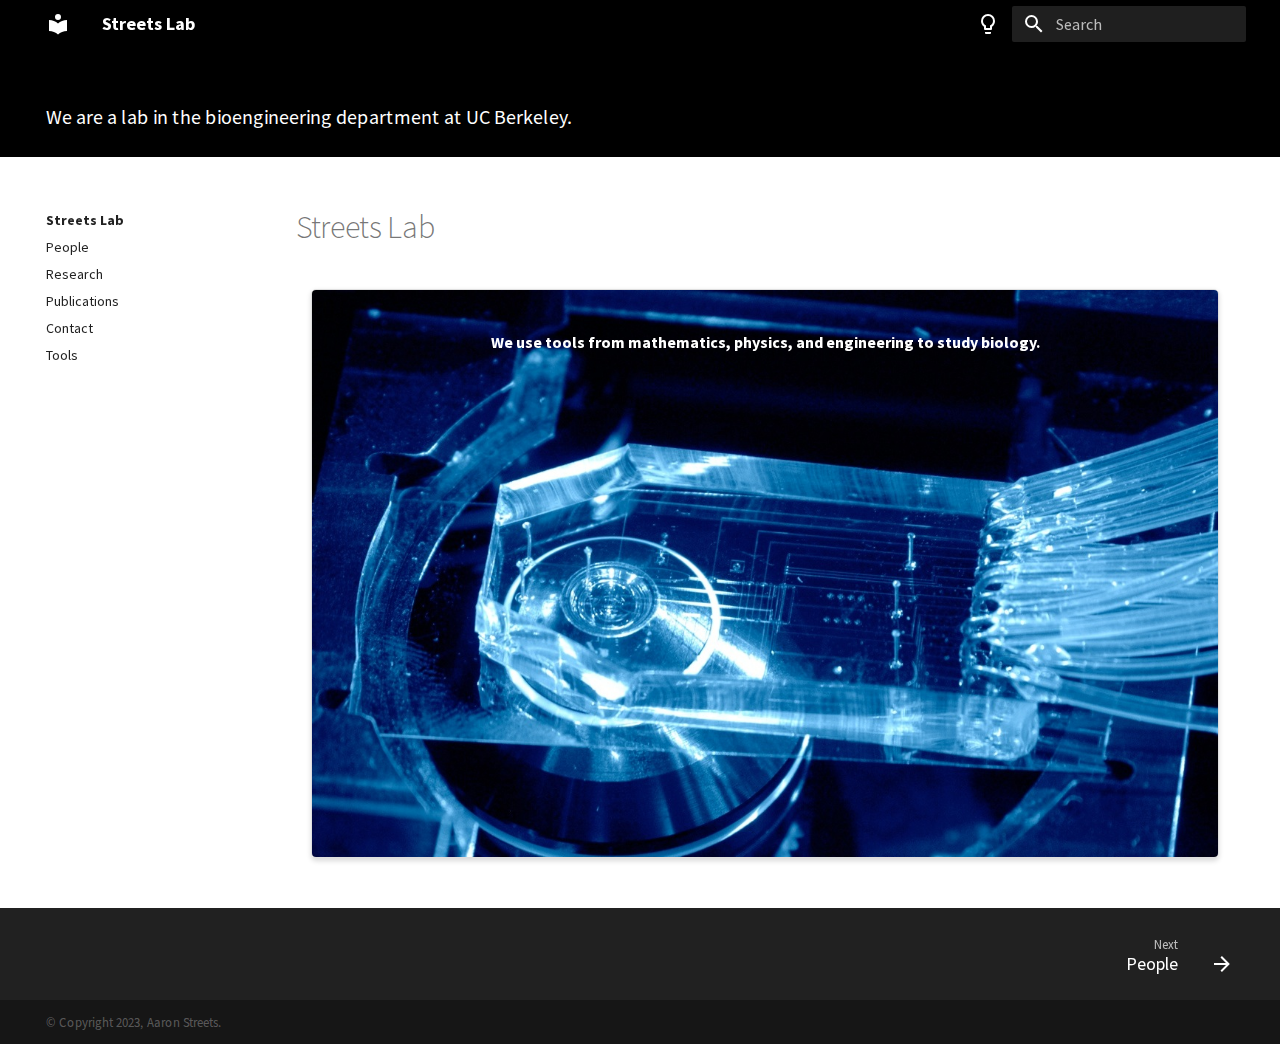
==== commit d27076c4: "deploy: 069e8c0b171dcb91e881528c3dde205c34cd7bd6" ====
--- a/index.html
+++ b/index.html
@@ -266,6 +266,22 @@
   
 
     
+      
+      
+      
+
+  
+  
+  
+  
+    <li class="md-nav__item">
+      <a href="tools/" class="md-nav__link">
+        <span class="md-ellipsis">Tools</span>
+      </a>
+    </li>
+  
+
+    
   </ul>
 </nav>
                   </div>
